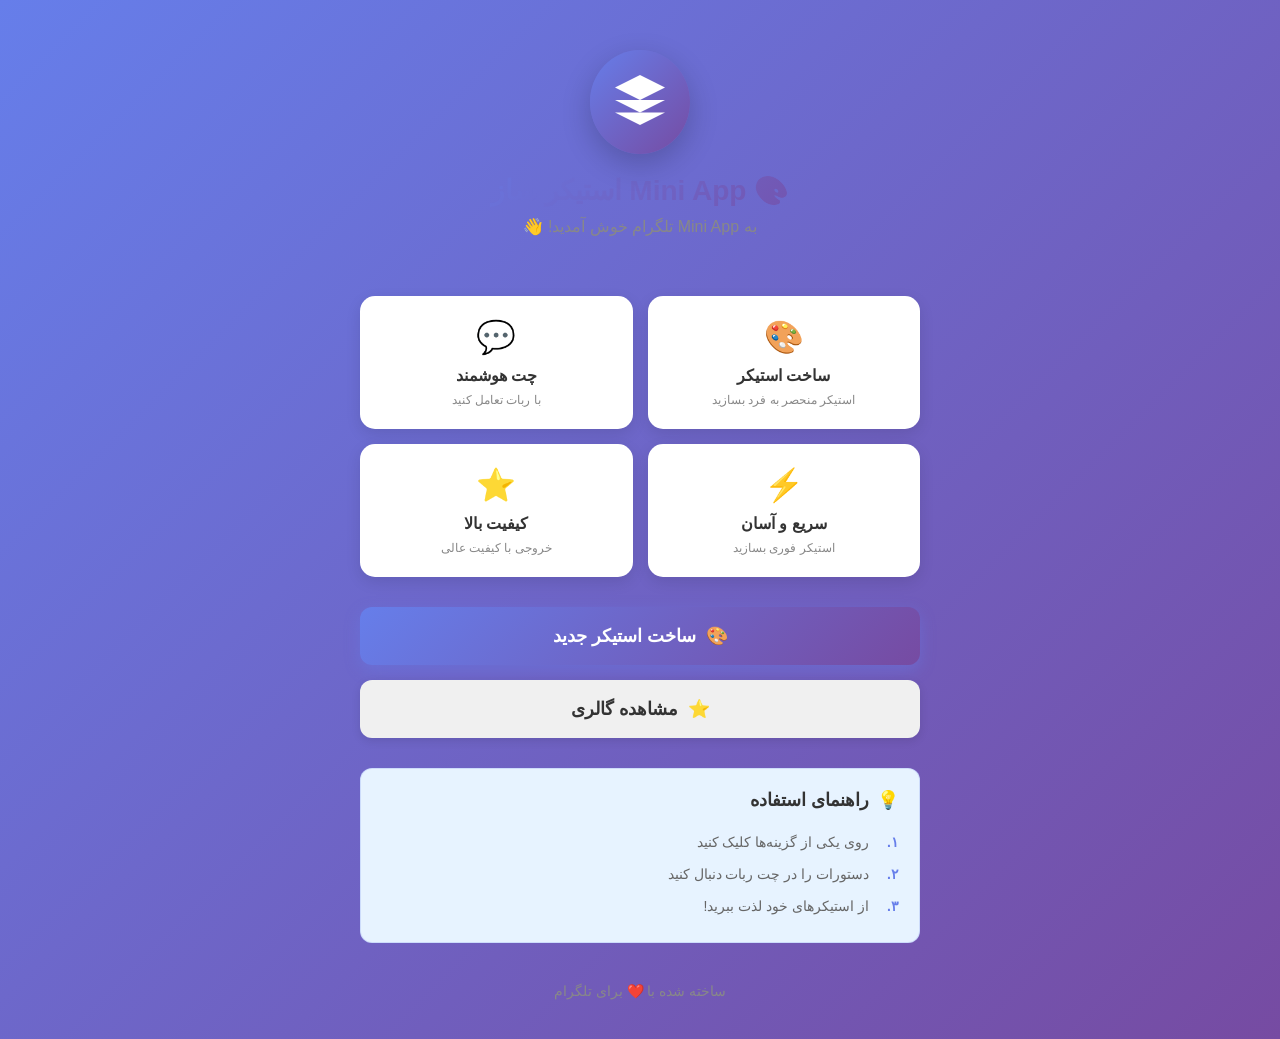
==== public/index.html @ f8851473 "Add files via upload" ====
<!DOCTYPE html>
<html lang="fa" dir="rtl">
<head>
    <meta charset="UTF-8">
    <meta name="viewport" content="width=device-width, initial-scale=1.0, user-scalable=no">
    <title>Mini App استیکر ساز</title>
    <script src="https://telegram.org/js/telegram-web-app.js"></script>
    <style>
        * {
            margin: 0;
            padding: 0;
            box-sizing: border-box;
        }

        body {
            font-family: 'Tahoma', 'Arial', sans-serif;
            background: var(--tg-theme-bg-color, linear-gradient(135deg, #667eea 0%, #764ba2 100%));
            color: var(--tg-theme-text-color, #333);
            padding: 0;
            margin: 0;
            overflow-x: hidden;
        }

        .container {
            max-width: 600px;
            margin: 0 auto;
            padding: 20px;
        }

        .header {
            text-align: center;
            padding: 30px 20px;
            animation: fadeIn 0.7s ease-in;
        }

        .logo {
            display: inline-block;
            padding: 20px;
            background: linear-gradient(135deg, #667eea 0%, #764ba2 100%);
            border-radius: 50%;
            box-shadow: 0 10px 30px rgba(0,0,0,0.2);
            margin-bottom: 20px;
            animation: bounce 1s ease-in-out;
        }

        .logo svg {
            width: 60px;
            height: 60px;
            fill: white;
        }

        h1 {
            font-size: 28px;
            background: linear-gradient(135deg, #667eea 0%, #764ba2 100%);
            -webkit-background-clip: text;
            -webkit-text-fill-color: transparent;
            background-clip: text;
            margin-bottom: 10px;
        }

        .welcome-text {
            font-size: 16px;
            color: var(--tg-theme-hint-color, #888);
            margin-top: 10px;
        }

        .features-grid {
            display: grid;
            grid-template-columns: repeat(2, 1fr);
            gap: 15px;
            margin: 30px 0;
            animation: fadeInUp 0.7s ease-in 0.2s both;
        }

        .feature-card {
            background: var(--tg-theme-secondary-bg-color, white);
            border-radius: 15px;
            padding: 20px;
            text-align: center;
            box-shadow: 0 5px 15px rgba(0,0,0,0.1);
            cursor: pointer;
            transition: all 0.3s ease;
            border: 2px solid transparent;
        }

        .feature-card:hover,
        .feature-card:active {
            transform: translateY(-5px);
            box-shadow: 0 10px 25px rgba(0,0,0,0.15);
            border-color: #667eea;
        }

        .feature-icon {
            font-size: 32px;
            margin-bottom: 10px;
        }

        .feature-title {
            font-size: 16px;
            font-weight: bold;
            margin-bottom: 8px;
            color: var(--tg-theme-text-color, #333);
        }

        .feature-desc {
            font-size: 12px;
            color: var(--tg-theme-hint-color, #888);
        }

        .action-buttons {
            display: flex;
            flex-direction: column;
            gap: 15px;
            margin: 30px 0;
            animation: fadeInUp 0.7s ease-in 0.4s both;
        }

        .btn {
            padding: 18px 25px;
            border: none;
            border-radius: 12px;
            font-size: 18px;
            font-weight: bold;
            cursor: pointer;
            transition: all 0.3s ease;
            display: flex;
            align-items: center;
            justify-content: center;
            gap: 10px;
            text-decoration: none;
            color: white;
        }

        .btn-primary {
            background: linear-gradient(135deg, #667eea 0%, #764ba2 100%);
            box-shadow: 0 5px 15px rgba(102, 126, 234, 0.4);
        }

        .btn-primary:hover,
        .btn-primary:active {
            transform: translateY(-2px);
            box-shadow: 0 8px 20px rgba(102, 126, 234, 0.5);
        }

        .btn-secondary {
            background: var(--tg-theme-secondary-bg-color, #f0f0f0);
            color: var(--tg-theme-text-color, #333);
            box-shadow: 0 3px 10px rgba(0,0,0,0.1);
        }

        .btn-secondary:hover,
        .btn-secondary:active {
            transform: translateY(-2px);
            box-shadow: 0 5px 15px rgba(0,0,0,0.15);
        }

        .info-card {
            background: var(--tg-theme-secondary-bg-color, #e7f3ff);
            border-radius: 12px;
            padding: 20px;
            margin: 20px 0;
            border: 1px solid rgba(102, 126, 234, 0.2);
            animation: fadeInUp 0.7s ease-in 0.6s both;
        }

        .info-card h3 {
            font-size: 18px;
            margin-bottom: 15px;
            color: var(--tg-theme-text-color, #333);
            display: flex;
            align-items: center;
            gap: 8px;
        }

        .info-card ul {
            list-style: none;
            padding: 0;
        }

        .info-card li {
            padding: 8px 0;
            font-size: 14px;
            color: var(--tg-theme-hint-color, #666);
            display: flex;
            align-items: start;
            gap: 10px;
        }

        .info-card li span {
            color: #667eea;
            font-weight: bold;
            min-width: 20px;
        }

        .footer {
            text-align: center;
            padding: 20px;
            font-size: 14px;
            color: var(--tg-theme-hint-color, #888);
            animation: fadeIn 0.7s ease-in 0.8s both;
        }

        .toast {
            position: fixed;
            bottom: 20px;
            left: 50%;
            transform: translateX(-50%) translateY(100px);
            background: #333;
            color: white;
            padding: 15px 25px;
            border-radius: 8px;
            box-shadow: 0 5px 20px rgba(0,0,0,0.3);
            z-index: 1000;
            opacity: 0;
            transition: all 0.3s ease;
        }

        .toast.show {
            transform: translateX(-50%) translateY(0);
            opacity: 1;
        }

        .toast.success {
            background: #4CAF50;
        }

        .toast.error {
            background: #f44336;
        }

        @keyframes fadeIn {
            from { opacity: 0; }
            to { opacity: 1; }
        }

        @keyframes fadeInUp {
            from { 
                opacity: 0;
                transform: translateY(20px);
            }
            to { 
                opacity: 1;
                transform: translateY(0);
            }
        }

        @keyframes bounce {
            0%, 100% { transform: translateY(0); }
            50% { transform: translateY(-10px); }
        }

        .warning-box {
            background: #fff3cd;
            border: 1px solid #ffc107;
            border-radius: 8px;
            padding: 15px;
            margin: 20px 0;
            color: #856404;
            text-align: center;
            font-size: 14px;
        }
    </style>
</head>
<body>
    <div class="container">
        <div class="header">
            <div class="logo">
                <svg viewBox="0 0 24 24" xmlns="http://www.w3.org/2000/svg">
                    <path d="M12 2L2 7L12 12L22 7L12 2Z"/>
                    <path d="M2 17L12 22L22 17"/>
                    <path d="M2 12L12 17L22 12"/>
                </svg>
            </div>
            <h1>🎨 Mini App استیکر ساز</h1>
            <p class="welcome-text" id="welcomeText">به Mini App تلگرام خوش آمدید! 👋</p>
        </div>

        <div id="notInTelegram" class="warning-box" style="display: none;">
            ⚠️ این برنامه فقط از داخل تلگرام قابل استفاده است
        </div>

        <div class="features-grid">
            <div class="feature-card" onclick="sendAction('create_sticker')">
                <div class="feature-icon">🎨</div>
                <div class="feature-title">ساخت استیکر</div>
                <div class="feature-desc">استیکر منحصر به فرد بسازید</div>
            </div>

            <div class="feature-card" onclick="sendAction('chat')">
                <div class="feature-icon">💬</div>
                <div class="feature-title">چت هوشمند</div>
                <div class="feature-desc">با ربات تعامل کنید</div>
            </div>

            <div class="feature-card" onclick="sendAction('quick_sticker')">
                <div class="feature-icon">⚡</div>
                <div class="feature-title">سریع و آسان</div>
                <div class="feature-desc">استیکر فوری بسازید</div>
            </div>

            <div class="feature-card" onclick="sendAction('gallery')">
                <div class="feature-icon">⭐</div>
                <div class="feature-title">کیفیت بالا</div>
                <div class="feature-desc">خروجی با کیفیت عالی</div>
            </div>
        </div>

        <div class="action-buttons">
            <button class="btn btn-primary" onclick="sendAction('create_sticker')">
                <span>🎨</span>
                ساخت استیکر جدید
            </button>

            <button class="btn btn-secondary" onclick="sendAction('view_gallery')">
                <span>⭐</span>
                مشاهده گالری
            </button>
        </div>

        <div class="info-card">
            <h3>
                <span>💡</span>
                راهنمای استفاده
            </h3>
            <ul>
                <li>
                    <span>۱.</span>
                    روی یکی از گزینه‌ها کلیک کنید
                </li>
                <li>
                    <span>۲.</span>
                    دستورات را در چت ربات دنبال کنید
                </li>
                <li>
                    <span>۳.</span>
                    از استیکرهای خود لذت ببرید!
                </li>
            </ul>
        </div>

        <div class="footer">
            ساخته شده با ❤️ برای تلگرام
        </div>
    </div>

    <div id="toast" class="toast"></div>

    <script>
        // Get Telegram WebApp instance
        const tg = window.Telegram.WebApp;
        
        // Initialize
        if (tg) {
            tg.ready();
            tg.expand();

            // Apply Telegram theme
            document.body.style.backgroundColor = tg.themeParams.bg_color || '#f0f0f0';
            
            // Show user name if available
            if (tg.initDataUnsafe && tg.initDataUnsafe.user) {
                const user = tg.initDataUnsafe.user;
                document.getElementById('welcomeText').textContent = 
                    `سلام ${user.first_name}! 👋`;
            }

            // Configure Main Button
            tg.MainButton.text = "ارسال به ربات";
            tg.MainButton.color = "#667eea";
            tg.MainButton.textColor = "#ffffff";
            tg.MainButton.show();

            // Main Button click handler
            tg.MainButton.onClick(function() {
                sendAction('main_button');
            });

            // Back Button handler
            tg.BackButton.onClick(function() {
                showToast('بازگشت به منوی اصلی', 'success');
            });

        } else {
            // Not in Telegram
            document.getElementById('notInTelegram').style.display = 'block';
        }

        // Send action to bot
        function sendAction(action) {
            if (!tg) {
                showToast('❌ لطفاً از داخل تلگرام باز کنید', 'error');
                return;
            }

            // Get user data
            const userData = tg.initDataUnsafe.user || {};
            
            // Prepare data
            const data = {
                action: action,
                user_id: userData.id,
                first_name: userData.first_name,
                timestamp: Date.now()
            };

            // Send to bot via WebApp
            tg.sendData(JSON.stringify(data));

            // Show feedback
            showToast(`✅ درخواست "${getActionName(action)}" ارسال شد`, 'success');

            // Optional: close the Mini App after sending
            // setTimeout(() => tg.close(), 1000);
        }

        // Get action display name
        function getActionName(action) {
            const names = {
                'create_sticker': 'ساخت استیکر',
                'chat': 'چت',
                'quick_sticker': 'استیکر سریع',
                'gallery': 'گالری',
                'view_gallery': 'مشاهده گالری',
                'main_button': 'دکمه اصلی'
            };
            return names[action] || action;
        }

        // Show toast notification
        function showToast(message, type = 'success') {
            const toast = document.getElementById('toast');
            toast.textContent = message;
            toast.className = `toast ${type} show`;
            
            setTimeout(() => {
                toast.classList.remove('show');
            }, 3000);
        }

        // Add haptic feedback on clicks (Telegram feature)
        document.querySelectorAll('.feature-card, .btn').forEach(element => {
            element.addEventListener('click', () => {
                if (tg && tg.HapticFeedback) {
                    tg.HapticFeedback.impactOccurred('light');
                }
            });
        });
    </script>
</body>
</html>
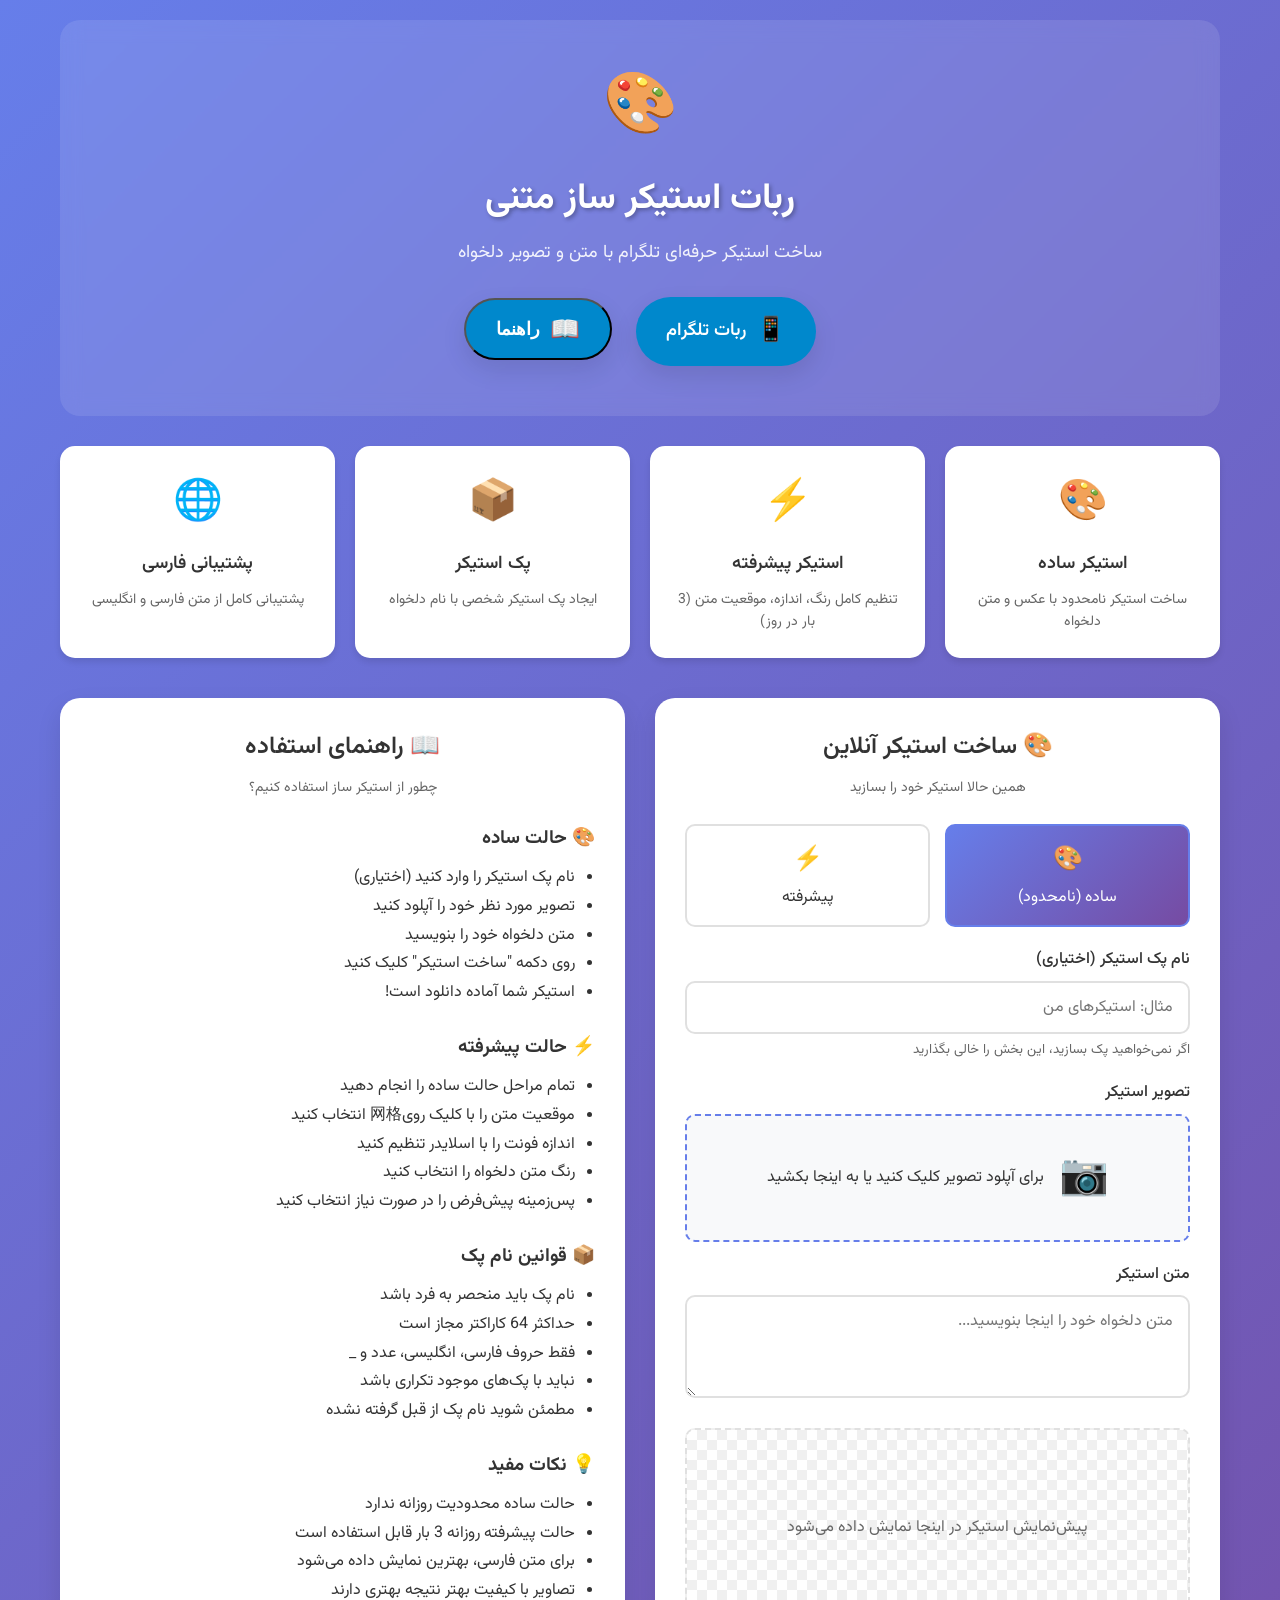
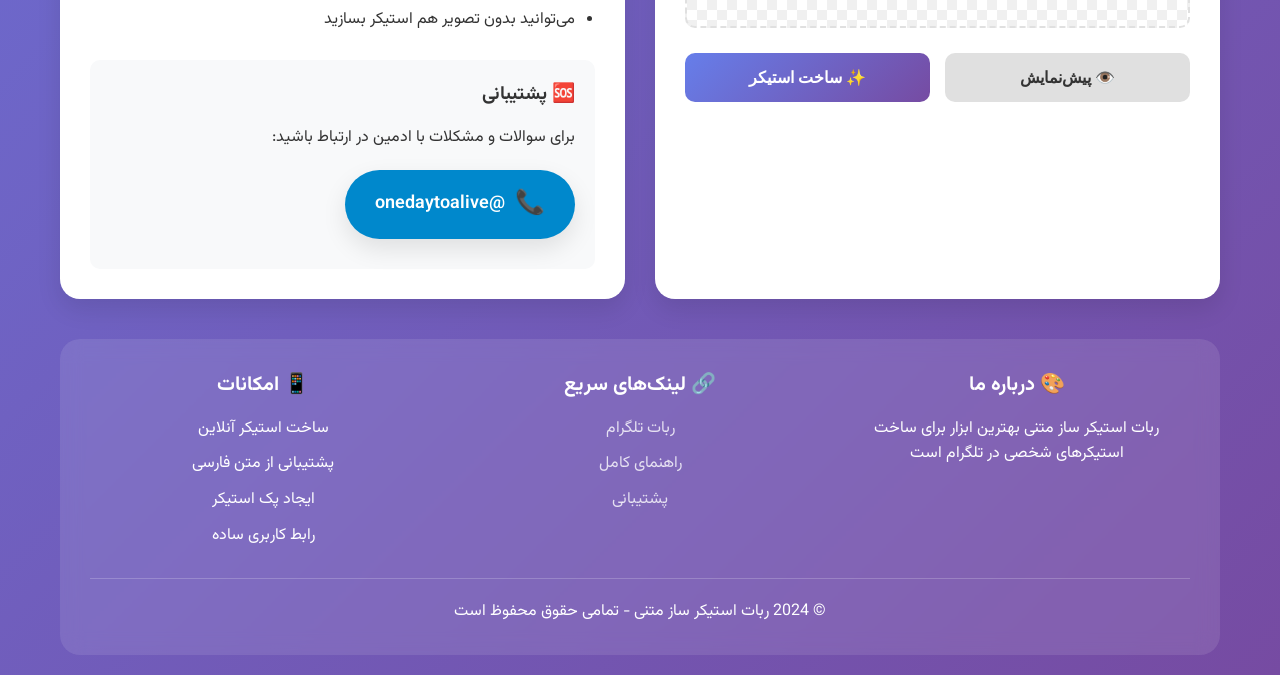
==== commit 063394b3: "Fix critical issues: bot not working and text not on image 🔧 Bot Fixes: - Fixed bot startup issues a" ====
--- a/public/index.html
+++ b/public/index.html
@@ -1,450 +1,894 @@
-<!DOCTYPE html>
-<html lang="fa" dir="rtl">
-<head>
-    <meta charset="UTF-8">
-    <meta name="viewport" content="width=device-width, initial-scale=1.0, user-scalable=no">
-    <title>Mini App استیکر ساز</title>
-    <script src="https://telegram.org/js/telegram-web-app.js"></script>
-    <style>
-        * {
-            margin: 0;
-            padding: 0;
-            box-sizing: border-box;
-        }
-
-        body {
-            font-family: 'Tahoma', 'Arial', sans-serif;
-            background: var(--tg-theme-bg-color, linear-gradient(135deg, #667eea 0%, #764ba2 100%));
-            color: var(--tg-theme-text-color, #333);
-            padding: 0;
-            margin: 0;
-            overflow-x: hidden;
-        }
-
-        .container {
-            max-width: 600px;
-            margin: 0 auto;
-            padding: 20px;
-        }
-
-        .header {
-            text-align: center;
-            padding: 30px 20px;
-            animation: fadeIn 0.7s ease-in;
-        }
-
-        .logo {
-            display: inline-block;
-            padding: 20px;
-            background: linear-gradient(135deg, #667eea 0%, #764ba2 100%);
-            border-radius: 50%;
-            box-shadow: 0 10px 30px rgba(0,0,0,0.2);
-            margin-bottom: 20px;
-            animation: bounce 1s ease-in-out;
-        }
-
-        .logo svg {
-            width: 60px;
-            height: 60px;
-            fill: white;
-        }
-
-        h1 {
-            font-size: 28px;
-            background: linear-gradient(135deg, #667eea 0%, #764ba2 100%);
-            -webkit-background-clip: text;
-            -webkit-text-fill-color: transparent;
-            background-clip: text;
-            margin-bottom: 10px;
-        }
-
-        .welcome-text {
-            font-size: 16px;
-            color: var(--tg-theme-hint-color, #888);
-            margin-top: 10px;
-        }
-
-        .features-grid {
-            display: grid;
-            grid-template-columns: repeat(2, 1fr);
-            gap: 15px;
-            margin: 30px 0;
-            animation: fadeInUp 0.7s ease-in 0.2s both;
-        }
-
-        .feature-card {
-            background: var(--tg-theme-secondary-bg-color, white);
-            border-radius: 15px;
-            padding: 20px;
-            text-align: center;
-            box-shadow: 0 5px 15px rgba(0,0,0,0.1);
-            cursor: pointer;
-            transition: all 0.3s ease;
-            border: 2px solid transparent;
-        }
-
-        .feature-card:hover,
-        .feature-card:active {
-            transform: translateY(-5px);
-            box-shadow: 0 10px 25px rgba(0,0,0,0.15);
-            border-color: #667eea;
-        }
-
-        .feature-icon {
-            font-size: 32px;
-            margin-bottom: 10px;
-        }
-
-        .feature-title {
-            font-size: 16px;
-            font-weight: bold;
-            margin-bottom: 8px;
-            color: var(--tg-theme-text-color, #333);
-        }
-
-        .feature-desc {
-            font-size: 12px;
-            color: var(--tg-theme-hint-color, #888);
-        }
-
-        .action-buttons {
-            display: flex;
-            flex-direction: column;
-            gap: 15px;
-            margin: 30px 0;
-            animation: fadeInUp 0.7s ease-in 0.4s both;
-        }
-
-        .btn {
-            padding: 18px 25px;
-            border: none;
-            border-radius: 12px;
-            font-size: 18px;
-            font-weight: bold;
-            cursor: pointer;
-            transition: all 0.3s ease;
-            display: flex;
-            align-items: center;
-            justify-content: center;
-            gap: 10px;
-            text-decoration: none;
-            color: white;
-        }
-
-        .btn-primary {
-            background: linear-gradient(135deg, #667eea 0%, #764ba2 100%);
-            box-shadow: 0 5px 15px rgba(102, 126, 234, 0.4);
-        }
-
-        .btn-primary:hover,
-        .btn-primary:active {
-            transform: translateY(-2px);
-            box-shadow: 0 8px 20px rgba(102, 126, 234, 0.5);
-        }
-
-        .btn-secondary {
-            background: var(--tg-theme-secondary-bg-color, #f0f0f0);
-            color: var(--tg-theme-text-color, #333);
-            box-shadow: 0 3px 10px rgba(0,0,0,0.1);
-        }
-
-        .btn-secondary:hover,
-        .btn-secondary:active {
-            transform: translateY(-2px);
-            box-shadow: 0 5px 15px rgba(0,0,0,0.15);
-        }
-
-        .info-card {
-            background: var(--tg-theme-secondary-bg-color, #e7f3ff);
-            border-radius: 12px;
-            padding: 20px;
-            margin: 20px 0;
-            border: 1px solid rgba(102, 126, 234, 0.2);
-            animation: fadeInUp 0.7s ease-in 0.6s both;
-        }
-
-        .info-card h3 {
-            font-size: 18px;
-            margin-bottom: 15px;
-            color: var(--tg-theme-text-color, #333);
-            display: flex;
-            align-items: center;
-            gap: 8px;
-        }
-
-        .info-card ul {
-            list-style: none;
-            padding: 0;
-        }
-
-        .info-card li {
-            padding: 8px 0;
-            font-size: 14px;
-            color: var(--tg-theme-hint-color, #666);
-            display: flex;
-            align-items: start;
-            gap: 10px;
-        }
-
-        .info-card li span {
-            color: #667eea;
-            font-weight: bold;
-            min-width: 20px;
-        }
-
-        .footer {
-            text-align: center;
-            padding: 20px;
-            font-size: 14px;
-            color: var(--tg-theme-hint-color, #888);
-            animation: fadeIn 0.7s ease-in 0.8s both;
-        }
-
-        .toast {
-            position: fixed;
-            bottom: 20px;
-            left: 50%;
-            transform: translateX(-50%) translateY(100px);
-            background: #333;
-            color: white;
-            padding: 15px 25px;
-            border-radius: 8px;
-            box-shadow: 0 5px 20px rgba(0,0,0,0.3);
-            z-index: 1000;
-            opacity: 0;
-            transition: all 0.3s ease;
-        }
-
-        .toast.show {
-            transform: translateX(-50%) translateY(0);
-            opacity: 1;
-        }
-
-        .toast.success {
-            background: #4CAF50;
-        }
-
-        .toast.error {
-            background: #f44336;
-        }
-
-        @keyframes fadeIn {
-            from { opacity: 0; }
-            to { opacity: 1; }
-        }
-
-        @keyframes fadeInUp {
-            from { 
-                opacity: 0;
-                transform: translateY(20px);
-            }
-            to { 
-                opacity: 1;
-                transform: translateY(0);
-            }
-        }
-
-        @keyframes bounce {
-            0%, 100% { transform: translateY(0); }
-            50% { transform: translateY(-10px); }
-        }
-
-        .warning-box {
-            background: #fff3cd;
-            border: 1px solid #ffc107;
-            border-radius: 8px;
-            padding: 15px;
-            margin: 20px 0;
-            color: #856404;
-            text-align: center;
-            font-size: 14px;
-        }
-    </style>
-</head>
-<body>
-    <div class="container">
-        <div class="header">
-            <div class="logo">
-                <svg viewBox="0 0 24 24" xmlns="http://www.w3.org/2000/svg">
-                    <path d="M12 2L2 7L12 12L22 7L12 2Z"/>
-                    <path d="M2 17L12 22L22 17"/>
-                    <path d="M2 12L12 17L22 12"/>
-                </svg>
-            </div>
-            <h1>🎨 Mini App استیکر ساز</h1>
-            <p class="welcome-text" id="welcomeText">به Mini App تلگرام خوش آمدید! 👋</p>
-        </div>
-
-        <div id="notInTelegram" class="warning-box" style="display: none;">
-            ⚠️ این برنامه فقط از داخل تلگرام قابل استفاده است
-        </div>
-
-        <div class="features-grid">
-            <div class="feature-card" onclick="sendAction('create_sticker')">
-                <div class="feature-icon">🎨</div>
-                <div class="feature-title">ساخت استیکر</div>
-                <div class="feature-desc">استیکر منحصر به فرد بسازید</div>
-            </div>
-
-            <div class="feature-card" onclick="sendAction('chat')">
-                <div class="feature-icon">💬</div>
-                <div class="feature-title">چت هوشمند</div>
-                <div class="feature-desc">با ربات تعامل کنید</div>
-            </div>
-
-            <div class="feature-card" onclick="sendAction('quick_sticker')">
-                <div class="feature-icon">⚡</div>
-                <div class="feature-title">سریع و آسان</div>
-                <div class="feature-desc">استیکر فوری بسازید</div>
-            </div>
-
-            <div class="feature-card" onclick="sendAction('gallery')">
-                <div class="feature-icon">⭐</div>
-                <div class="feature-title">کیفیت بالا</div>
-                <div class="feature-desc">خروجی با کیفیت عالی</div>
-            </div>
-        </div>
-
-        <div class="action-buttons">
-            <button class="btn btn-primary" onclick="sendAction('create_sticker')">
-                <span>🎨</span>
-                ساخت استیکر جدید
-            </button>
-
-            <button class="btn btn-secondary" onclick="sendAction('view_gallery')">
-                <span>⭐</span>
-                مشاهده گالری
-            </button>
-        </div>
-
-        <div class="info-card">
-            <h3>
-                <span>💡</span>
-                راهنمای استفاده
-            </h3>
-            <ul>
-                <li>
-                    <span>۱.</span>
-                    روی یکی از گزینه‌ها کلیک کنید
-                </li>
-                <li>
-                    <span>۲.</span>
-                    دستورات را در چت ربات دنبال کنید
-                </li>
-                <li>
-                    <span>۳.</span>
-                    از استیکرهای خود لذت ببرید!
-                </li>
-            </ul>
-        </div>
-
-        <div class="footer">
-            ساخته شده با ❤️ برای تلگرام
-        </div>
-    </div>
-
-    <div id="toast" class="toast"></div>
-
-    <script>
-        // Get Telegram WebApp instance
-        const tg = window.Telegram.WebApp;
-        
-        // Initialize
-        if (tg) {
-            tg.ready();
-            tg.expand();
-
-            // Apply Telegram theme
-            document.body.style.backgroundColor = tg.themeParams.bg_color || '#f0f0f0';
-            
-            // Show user name if available
-            if (tg.initDataUnsafe && tg.initDataUnsafe.user) {
-                const user = tg.initDataUnsafe.user;
-                document.getElementById('welcomeText').textContent = 
-                    `سلام ${user.first_name}! 👋`;
-            }
-
-            // Configure Main Button
-            tg.MainButton.text = "ارسال به ربات";
-            tg.MainButton.color = "#667eea";
-            tg.MainButton.textColor = "#ffffff";
-            tg.MainButton.show();
-
-            // Main Button click handler
-            tg.MainButton.onClick(function() {
-                sendAction('main_button');
-            });
-
-            // Back Button handler
-            tg.BackButton.onClick(function() {
-                showToast('بازگشت به منوی اصلی', 'success');
-            });
-
-        } else {
-            // Not in Telegram
-            document.getElementById('notInTelegram').style.display = 'block';
-        }
-
-        // Send action to bot
-        function sendAction(action) {
-            if (!tg) {
-                showToast('❌ لطفاً از داخل تلگرام باز کنید', 'error');
-                return;
-            }
-
-            // Get user data
-            const userData = tg.initDataUnsafe.user || {};
-            
-            // Prepare data
-            const data = {
-                action: action,
-                user_id: userData.id,
-                first_name: userData.first_name,
-                timestamp: Date.now()
-            };
-
-            // Send to bot via WebApp
-            tg.sendData(JSON.stringify(data));
-
-            // Show feedback
-            showToast(`✅ درخواست "${getActionName(action)}" ارسال شد`, 'success');
-
-            // Optional: close the Mini App after sending
-            // setTimeout(() => tg.close(), 1000);
-        }
-
-        // Get action display name
-        function getActionName(action) {
-            const names = {
-                'create_sticker': 'ساخت استیکر',
-                'chat': 'چت',
-                'quick_sticker': 'استیکر سریع',
-                'gallery': 'گالری',
-                'view_gallery': 'مشاهده گالری',
-                'main_button': 'دکمه اصلی'
-            };
-            return names[action] || action;
-        }
-
-        // Show toast notification
-        function showToast(message, type = 'success') {
-            const toast = document.getElementById('toast');
-            toast.textContent = message;
-            toast.className = `toast ${type} show`;
-            
-            setTimeout(() => {
-                toast.classList.remove('show');
-            }, 3000);
-        }
-
-        // Add haptic feedback on clicks (Telegram feature)
-        document.querySelectorAll('.feature-card, .btn').forEach(element => {
-            element.addEventListener('click', () => {
-                if (tg && tg.HapticFeedback) {
-                    tg.HapticFeedback.impactOccurred('light');
-                }
-            });
-        });
-    </script>
-</body>
-</html>
+<!DOCTYPE html>
+<html lang="fa" dir="rtl">
+<head>
+    <meta charset="UTF-8">
+    <meta name="viewport" content="width=device-width, initial-scale=1.0">
+    <title>ربات استیکر ساز متنی - ساخت استیکر آنلاین</title>
+    <link rel="preconnect" href="https://fonts.googleapis.com">
+    <link rel="preconnect" href="https://fonts.gstatic.com" crossorigin>
+    <link href="https://fonts.googleapis.com/css2?family=Vazirmatn:wght@300;400;500;600;700;800&display=swap" rel="stylesheet">
+    <style>
+        * {
+            margin: 0;
+            padding: 0;
+            box-sizing: border-box;
+        }
+
+        :root {
+            --primary-gradient: linear-gradient(135deg, #667eea 0%, #764ba2 100%);
+            --secondary-gradient: linear-gradient(135deg, #f093fb 0%, #f5576c 100%);
+            --success-color: #4caf50;
+            --warning-color: #ff9800;
+            --error-color: #f44336;
+            --text-primary: #333;
+            --text-secondary: #666;
+            --bg-white: #ffffff;
+            --bg-gray: #f8f9fa;
+            --shadow-light: 0 4px 6px rgba(0, 0, 0, 0.1);
+            --shadow-medium: 0 10px 25px rgba(0, 0, 0, 0.1);
+            --shadow-large: 0 20px 40px rgba(0, 0, 0, 0.1);
+        }
+
+        body {
+            font-family: 'Vazirmatn', sans-serif;
+            background: var(--primary-gradient);
+            min-height: 100vh;
+            color: var(--text-primary);
+            line-height: 1.6;
+        }
+
+        .container {
+            max-width: 1200px;
+            margin: 0 auto;
+            padding: 20px;
+        }
+
+        header {
+            text-align: center;
+            padding: 40px 20px;
+            background: rgba(255, 255, 255, 0.1);
+            backdrop-filter: blur(10px);
+            border-radius: 20px;
+            margin-bottom: 30px;
+            color: white;
+        }
+
+        .logo {
+            font-size: 60px;
+            margin-bottom: 15px;
+            animation: bounce 2s infinite;
+        }
+
+        @keyframes bounce {
+            0%, 20%, 50%, 80%, 100% { transform: translateY(0); }
+            40% { transform: translateY(-20px); }
+            60% { transform: translateY(-10px); }
+        }
+
+        h1 {
+            font-size: 36px;
+            font-weight: 700;
+            margin-bottom: 10px;
+            text-shadow: 2px 2px 4px rgba(0, 0, 0, 0.3);
+        }
+
+        .subtitle {
+            font-size: 18px;
+            opacity: 0.9;
+            margin-bottom: 20px;
+        }
+
+        .telegram-btn {
+            display: inline-flex;
+            align-items: center;
+            background: #0088cc;
+            color: white;
+            text-decoration: none;
+            padding: 15px 30px;
+            border-radius: 50px;
+            font-size: 18px;
+            font-weight: 600;
+            transition: all 0.3s ease;
+            box-shadow: var(--shadow-medium);
+            margin: 10px;
+        }
+
+        .telegram-btn:hover {
+            transform: translateY(-2px);
+            box-shadow: var(--shadow-large);
+        }
+
+        .telegram-icon {
+            font-size: 24px;
+            margin-left: 10px;
+        }
+
+        main {
+            display: grid;
+            grid-template-columns: 1fr 1fr;
+            gap: 30px;
+            margin-bottom: 40px;
+        }
+
+        .card {
+            background: var(--bg-white);
+            border-radius: 20px;
+            padding: 30px;
+            box-shadow: var(--shadow-medium);
+            transition: transform 0.3s ease;
+        }
+
+        .card:hover {
+            transform: translateY(-5px);
+        }
+
+        .card-header {
+            text-align: center;
+            margin-bottom: 25px;
+        }
+
+        .card-title {
+            font-size: 24px;
+            font-weight: 600;
+            color: var(--text-primary);
+            margin-bottom: 10px;
+        }
+
+        .card-subtitle {
+            color: var(--text-secondary);
+            font-size: 14px;
+        }
+
+        .form-group {
+            margin-bottom: 20px;
+        }
+
+        label {
+            display: block;
+            margin-bottom: 8px;
+            font-weight: 500;
+            color: var(--text-primary);
+        }
+
+        input, textarea, select {
+            width: 100%;
+            padding: 12px 15px;
+            border: 2px solid #e0e0e0;
+            border-radius: 10px;
+            font-size: 16px;
+            font-family: 'Vazirmatn', sans-serif;
+            transition: border-color 0.3s ease;
+        }
+
+        input:focus, textarea:focus, select:focus {
+            outline: none;
+            border-color: #667eea;
+        }
+
+        .file-upload {
+            position: relative;
+            display: inline-block;
+            width: 100%;
+        }
+
+        .file-upload input[type="file"] {
+            position: absolute;
+            opacity: 0;
+            width: 100%;
+            height: 100%;
+            cursor: pointer;
+        }
+
+        .file-upload-label {
+            display: flex;
+            align-items: center;
+            justify-content: center;
+            padding: 30px;
+            background: var(--bg-gray);
+            border: 2px dashed #667eea;
+            border-radius: 10px;
+            cursor: pointer;
+            transition: all 0.3s ease;
+        }
+
+        .file-upload-label:hover {
+            background: #f0f0f0;
+            border-color: #764ba2;
+        }
+
+        .upload-icon {
+            font-size: 40px;
+            margin-left: 15px;
+        }
+
+        .mode-selector {
+            display: flex;
+            gap: 15px;
+            margin-bottom: 20px;
+        }
+
+        .mode-btn {
+            flex: 1;
+            padding: 15px;
+            border: 2px solid #e0e0e0;
+            background: var(--bg-white);
+            border-radius: 10px;
+            cursor: pointer;
+            transition: all 0.3s ease;
+            text-align: center;
+        }
+
+        .mode-btn.active {
+            background: var(--primary-gradient);
+            color: white;
+            border-color: #667eea;
+        }
+
+        .mode-btn:hover {
+            transform: translateY(-2px);
+        }
+
+        .mode-icon {
+            font-size: 24px;
+            display: block;
+            margin-bottom: 5px;
+        }
+
+        .advanced-options {
+            display: none;
+            background: var(--bg-gray);
+            padding: 20px;
+            border-radius: 10px;
+            margin-bottom: 20px;
+        }
+
+        .advanced-options.show {
+            display: block;
+            animation: slideDown 0.3s ease;
+        }
+
+        @keyframes slideDown {
+            from { opacity: 0; transform: translateY(-20px); }
+            to { opacity: 1; transform: translateY(0); }
+        }
+
+        .color-picker-wrapper {
+            display: flex;
+            align-items: center;
+            gap: 10px;
+        }
+
+        .color-picker {
+            width: 60px;
+            height: 40px;
+            border: 2px solid #e0e0e0;
+            border-radius: 8px;
+            cursor: pointer;
+        }
+
+        .color-preview {
+            flex: 1;
+            padding: 10px;
+            border-radius: 8px;
+            text-align: center;
+            font-weight: 500;
+        }
+
+        .position-grid {
+            display: grid;
+            grid-template-columns: repeat(3, 1fr);
+            gap: 10px;
+            margin-top: 10px;
+        }
+
+        .position-btn {
+            padding: 15px;
+            border: 2px solid #e0e0e0;
+            background: var(--bg-white);
+            border-radius: 8px;
+            cursor: pointer;
+            transition: all 0.3s ease;
+        }
+
+        .position-btn.active {
+            background: #667eea;
+            color: white;
+        }
+
+        .slider-container {
+            margin-top: 10px;
+        }
+
+        .slider {
+            width: 100%;
+            height: 6px;
+            border-radius: 3px;
+            background: #e0e0e0;
+            outline: none;
+            -webkit-appearance: none;
+        }
+
+        .slider::-webkit-slider-thumb {
+            -webkit-appearance: none;
+            appearance: none;
+            width: 20px;
+            height: 20px;
+            border-radius: 50%;
+            background: #667eea;
+            cursor: pointer;
+        }
+
+        .slider::-moz-range-thumb {
+            width: 20px;
+            height: 20px;
+            border-radius: 50%;
+            background: #667eea;
+            cursor: pointer;
+        }
+
+        .action-buttons {
+            display: flex;
+            gap: 15px;
+            margin-top: 25px;
+        }
+
+        .btn {
+            flex: 1;
+            padding: 15px;
+            border: none;
+            border-radius: 10px;
+            font-size: 16px;
+            font-weight: 600;
+            cursor: pointer;
+            transition: all 0.3s ease;
+        }
+
+        .btn-primary {
+            background: var(--primary-gradient);
+            color: white;
+        }
+
+        .btn-secondary {
+            background: #e0e0e0;
+            color: var(--text-primary);
+        }
+
+        .btn:hover {
+            transform: translateY(-2px);
+            box-shadow: var(--shadow-medium);
+        }
+
+        .btn:disabled {
+            opacity: 0.6;
+            cursor: not-allowed;
+            transform: none;
+        }
+
+        .preview-area {
+            background: linear-gradient(45deg, #f0f0f0 25%, transparent 25%),
+                        linear-gradient(-45deg, #f0f0f0 25%, transparent 25%),
+                        linear-gradient(45deg, transparent 75%, #f0f0f0 75%),
+                        linear-gradient(-45deg, transparent 75%, #f0f0f0 75%);
+            background-size: 20px 20px;
+            background-position: 0 0, 0 10px, 10px -10px, -10px 0px;
+            border: 2px dashed #e0e0e0;
+            border-radius: 10px;
+            padding: 20px;
+            text-align: center;
+            min-height: 200px;
+            display: flex;
+            align-items: center;
+            justify-content: center;
+            margin-bottom: 20px;
+            transition: all 0.3s ease;
+        }
+
+        .preview-area.has-image {
+            border-style: solid;
+            border-color: #667eea;
+            background: var(--bg-gray);
+        }
+
+        .preview-placeholder {
+            color: var(--text-secondary);
+            font-size: 16px;
+        }
+
+        .preview-image {
+            max-width: 100%;
+            max-height: 300px;
+            border-radius: 10px;
+            box-shadow: var(--shadow-light);
+        }
+
+        .status-message {
+            padding: 15px;
+            border-radius: 10px;
+            margin-top: 15px;
+            text-align: center;
+            font-weight: 500;
+        }
+
+        .status-success {
+            background: #e8f5e8;
+            color: var(--success-color);
+            border: 1px solid #4caf50;
+        }
+
+        .status-error {
+            background: #ffeaea;
+            color: var(--error-color);
+            border: 1px solid #f44336;
+        }
+
+        .status-warning {
+            background: #fff3e0;
+            color: var(--warning-color);
+            border: 1px solid #ff9800;
+        }
+
+        .quota-info {
+            background: #e3f2fd;
+            border: 1px solid #2196f3;
+            color: #1976d2;
+            padding: 15px;
+            border-radius: 10px;
+            margin-bottom: 20px;
+            text-align: center;
+        }
+
+        .features-grid {
+            display: grid;
+            grid-template-columns: repeat(auto-fit, minmax(250px, 1fr));
+            gap: 20px;
+            margin-bottom: 40px;
+        }
+
+        .feature-card {
+            background: var(--bg-white);
+            padding: 25px;
+            border-radius: 15px;
+            text-align: center;
+            box-shadow: var(--shadow-light);
+            transition: transform 0.3s ease;
+        }
+
+        .feature-card:hover {
+            transform: translateY(-5px);
+        }
+
+        .feature-icon {
+            font-size: 40px;
+            margin-bottom: 15px;
+        }
+
+        .feature-title {
+            font-size: 18px;
+            font-weight: 600;
+            margin-bottom: 10px;
+        }
+
+        .feature-description {
+            color: var(--text-secondary);
+            font-size: 14px;
+        }
+
+        footer {
+            background: rgba(255, 255, 255, 0.1);
+            backdrop-filter: blur(10px);
+            border-radius: 20px;
+            padding: 30px;
+            text-align: center;
+            color: white;
+        }
+
+        .footer-content {
+            display: grid;
+            grid-template-columns: repeat(auto-fit, minmax(250px, 1fr));
+            gap: 30px;
+            margin-bottom: 20px;
+        }
+
+        .footer-section h3 {
+            margin-bottom: 15px;
+            font-size: 20px;
+        }
+
+        .footer-section ul {
+            list-style: none;
+        }
+
+        .footer-section li {
+            margin-bottom: 10px;
+        }
+
+        .footer-section a {
+            color: rgba(255, 255, 255, 0.8);
+            text-decoration: none;
+            transition: color 0.3s ease;
+        }
+
+        .footer-section a:hover {
+            color: white;
+        }
+
+        .help-modal {
+            display: none;
+            position: fixed;
+            top: 0;
+            left: 0;
+            width: 100%;
+            height: 100%;
+            background: rgba(0, 0, 0, 0.8);
+            z-index: 1000;
+            align-items: center;
+            justify-content: center;
+        }
+
+        .help-modal.show {
+            display: flex;
+            animation: fadeIn 0.3s ease;
+        }
+
+        @keyframes fadeIn {
+            from { opacity: 0; }
+            to { opacity: 1; }
+        }
+
+        .modal-content {
+            background: var(--bg-white);
+            border-radius: 20px;
+            padding: 30px;
+            max-width: 600px;
+            max-height: 80vh;
+            overflow-y: auto;
+            margin: 20px;
+        }
+
+        .modal-header {
+            display: flex;
+            justify-content: space-between;
+            align-items: center;
+            margin-bottom: 20px;
+        }
+
+        .modal-close {
+            font-size: 24px;
+            cursor: pointer;
+            color: var(--text-secondary);
+            transition: color 0.3s ease;
+        }
+
+        .modal-close:hover {
+            color: var(--text-primary);
+        }
+
+        @media (max-width: 768px) {
+            main {
+                grid-template-columns: 1fr;
+            }
+
+            .mode-selector {
+                flex-direction: column;
+            }
+
+            .action-buttons {
+                flex-direction: column;
+            }
+
+            h1 {
+                font-size: 28px;
+            }
+
+            .footer-content {
+                grid-template-columns: 1fr;
+            }
+        }
+
+        .loading-spinner {
+            border: 3px solid #f3f3f3;
+            border-top: 3px solid #667eea;
+            border-radius: 50%;
+            width: 40px;
+            height: 40px;
+            animation: spin 1s linear infinite;
+            margin: 20px auto;
+        }
+
+        @keyframes spin {
+            0% { transform: rotate(0deg); }
+            100% { transform: rotate(360deg); }
+        }
+    </style>
+<script src="https://sites.super.myninja.ai/_assets/ninja-daytona-script.js"></script>
+</head>
+<body>
+    <div class="container">
+        <header>
+            <div class="logo">🎨</div>
+            <h1>ربات استیکر ساز متنی</h1>
+            <p class="subtitle">ساخت استیکر حرفه‌ای تلگرام با متن و تصویر دلخواه</p>
+            <div class="header-actions">
+                <a href="https://t.me/matnsticker_bot" class="telegram-btn">
+                    <span class="telegram-icon">📱</span>
+                    ربات تلگرام
+                </a>
+                <button class="telegram-btn" onclick="showHelp()">
+                    <span class="telegram-icon">📖</span>
+                    راهنما
+                </button>
+            </div>
+        </header>
+
+        <section class="features-grid">
+            <div class="feature-card">
+                <div class="feature-icon">🎨</div>
+                <h3 class="feature-title">استیکر ساده</h3>
+                <p class="feature-description">ساخت استیکر نامحدود با عکس و متن دلخواه</p>
+            </div>
+            <div class="feature-card">
+                <div class="feature-icon">⚡</div>
+                <h3 class="feature-title">استیکر پیشرفته</h3>
+                <p class="feature-description">تنظیم کامل رنگ، اندازه، موقعیت متن (3 بار در روز)</p>
+            </div>
+            <div class="feature-card">
+                <div class="feature-icon">📦</div>
+                <h3 class="feature-title">پک استیکر</h3>
+                <p class="feature-description">ایجاد پک استیکر شخصی با نام دلخواه</p>
+            </div>
+            <div class="feature-card">
+                <div class="feature-icon">🌐</div>
+                <h3 class="feature-title">پشتیبانی فارسی</h3>
+                <p class="feature-description">پشتیبانی کامل از متن فارسی و انگلیسی</p>
+            </div>
+        </section>
+
+        <main>
+            <div class="card">
+                <div class="card-header">
+                    <h2 class="card-title">🎨 ساخت استیکر آنلاین</h2>
+                    <p class="card-subtitle">همین حالا استیکر خود را بسازید</p>
+                </div>
+
+                <div class="mode-selector">
+                    <div class="mode-btn active" onclick="selectMode('simple')">
+                        <span class="mode-icon">🎨</span>
+                        ساده (نامحدود)
+                    </div>
+                    <div class="mode-btn" onclick="selectMode('advanced')">
+                        <span class="mode-icon">⚡</span>
+                        پیشرفته
+                    </div>
+                </div>
+
+                <div id="quotaInfo" class="quota-info" style="display: none;">
+                    <div>📊 سهمیه پیشرفته امروز: <span id="remainingQuota">3</span> از 3</div>
+                </div>
+
+                <form id="stickerForm">
+                    <div class="form-group">
+                        <label for="packName">نام پک استیکر (اختیاری)</label>
+                        <input type="text" id="packName" placeholder="مثال: استیکرهای من" maxlength="64">
+                        <small style="color: var(--text-secondary); display: block; margin-top: 5px;">
+                            اگر نمی‌خواهید پک بسازید، این بخش را خالی بگذارید
+                        </small>
+                    </div>
+
+                    <div class="form-group">
+                        <label for="imageUpload">تصویر استیکر</label>
+                        <div class="file-upload">
+                            <input type="file" id="imageUpload" accept="image/*" onchange="handleImageUpload(event)">
+                            <div class="file-upload-label">
+                                <span class="upload-icon">📷</span>
+                                <span>برای آپلود تصویر کلیک کنید یا به اینجا بکشید</span>
+                            </div>
+                        </div>
+                    </div>
+
+                    <div class="form-group">
+                        <label for="stickerText">متن استیکر</label>
+                        <textarea id="stickerText" rows="3" placeholder="متن دلخواه خود را اینجا بنویسید..." maxlength="100"></textarea>
+                    </div>
+
+                    <div id="advancedOptions" class="advanced-options">
+                        <h3 style="margin-bottom: 15px;">⚙️ تنظیمات پیشرفته</h3>
+                        
+                        <div class="form-group">
+                            <label>موقعیت متن</label>
+                            <div class="position-grid">
+                                <div class="position-btn" onclick="selectPosition('top-left')">↖️</div>
+                                <div class="position-btn" onclick="selectPosition('top-center')">⬆️</div>
+                                <div class="position-btn" onclick="selectPosition('top-right')">↗️</div>
+                                <div class="position-btn" onclick="selectPosition('center-left')">⬅️</div>
+                                <div class="position-btn active" onclick="selectPosition('center')">⭕</div>
+                                <div class="position-btn" onclick="selectPosition('center-right')">➡️</div>
+                                <div class="position-btn" onclick="selectPosition('bottom-left')">↙️</div>
+                                <div class="position-btn" onclick="selectPosition('bottom-center')">⬇️</div>
+                                <div class="position-btn" onclick="selectPosition('bottom-right')">↘️</div>
+                            </div>
+                        </div>
+
+                        <div class="form-group">
+                            <label for="fontSize">اندازه فونت</label>
+                            <div class="slider-container">
+                                <input type="range" id="fontSize" class="slider" min="20" max="80" value="40">
+                                <div style="text-align: center; margin-top: 5px;">
+                                    <span id="fontSizeValue">40</span> پیکسل
+                                </div>
+                            </div>
+                        </div>
+
+                        <div class="form-group">
+                            <label for="textColor">رنگ متن</label>
+                            <div class="color-picker-wrapper">
+                                <input type="color" id="textColor" class="color-picker" value="#ffffff">
+                                <div class="color-preview" id="colorPreview" style="background: #ffffff; color: #000;">
+                                    #FFFFFF
+                                </div>
+                            </div>
+                        </div>
+
+                        <div class="form-group">
+                            <label>پس‌زمینه پیش‌فرض</label>
+                            <select id="defaultBackground" onchange="updateDefaultBackground()">
+                                <option value="">بدون پس‌زمینه</option>
+                                <option value="gradient1">گرادیان آبی</option>
+                                <option value="gradient2">گرادیان بنفش</option>
+                                <option value="gradient3">گرادیان صورتی</option>
+                                <option value="solid1">سفید</option>
+                                <option value="solid2">مشکی</option>
+                                <option value="solid3">آبی</option>
+                            </select>
+                        </div>
+                    </div>
+
+                    <div class="preview-area">
+                        <div id="previewPlaceholder" class="preview-placeholder">
+                            پیش‌نمایش استیکر در اینجا نمایش داده می‌شود
+                        </div>
+                        <img id="previewImage" class="preview-image" style="display: none;">
+                    </div>
+
+                    <div class="action-buttons">
+                        <button type="button" class="btn btn-secondary" onclick="previewSticker()">
+                            👁️ پیش‌نمایش
+                        </button>
+                        <button type="submit" class="btn btn-primary" id="createBtn">
+                            ✨ ساخت استیکر
+                        </button>
+                    </div>
+                </form>
+
+                <div id="statusMessage" style="display: none;"></div>
+            </div>
+
+            <div class="card">
+                <div class="card-header">
+                    <h2 class="card-title">📖 راهنمای استفاده</h2>
+                    <p class="card-subtitle">چطور از استیکر ساز استفاده کنیم؟</p>
+                </div>
+
+                <div class="guide-content">
+                    <div style="margin-bottom: 25px;">
+                        <h3 style="color: var(--primary-color); margin-bottom: 10px;">🎨 حالت ساده</h3>
+                        <ul style="padding-right: 20px; line-height: 1.8;">
+                            <li>نام پک استیکر را وارد کنید (اختیاری)</li>
+                            <li>تصویر مورد نظر خود را آپلود کنید</li>
+                            <li>متن دلخواه خود را بنویسید</li>
+                            <li>روی دکمه "ساخت استیکر" کلیک کنید</li>
+                            <li>استیکر شما آماده دانلود است!</li>
+                        </ul>
+                    </div>
+
+                    <div style="margin-bottom: 25px;">
+                        <h3 style="color: var(--primary-color); margin-bottom: 10px;">⚡ حالت پیشرفته</h3>
+                        <ul style="padding-right: 20px; line-height: 1.8;">
+                            <li>تمام مراحل حالت ساده را انجام دهید</li>
+                            <li>موقعیت متن را با کلیک روی网格 انتخاب کنید</li>
+                            <li>اندازه فونت را با اسلایدر تنظیم کنید</li>
+                            <li>رنگ متن دلخواه را انتخاب کنید</li>
+                            <li>پس‌زمینه پیش‌فرض را در صورت نیاز انتخاب کنید</li>
+                        </ul>
+                    </div>
+
+                    <div style="margin-bottom: 25px;">
+                        <h3 style="color: var(--primary-color); margin-bottom: 10px;">📦 قوانین نام پک</h3>
+                        <ul style="padding-right: 20px; line-height: 1.8;">
+                            <li>نام پک باید منحصر به فرد باشد</li>
+                            <li>حداکثر 64 کاراکتر مجاز است</li>
+                            <li>فقط حروف فارسی، انگلیسی، عدد و _</li>
+                            <li>نباید با پک‌های موجود تکراری باشد</li>
+                            <li>مطمئن شوید نام پک از قبل گرفته نشده</li>
+                        </ul>
+                    </div>
+
+                    <div style="margin-bottom: 25px;">
+                        <h3 style="color: var(--primary-color); margin-bottom: 10px;">💡 نکات مفید</h3>
+                        <ul style="padding-right: 20px; line-height: 1.8;">
+                            <li>حالت ساده محدودیت روزانه ندارد</li>
+                            <li>حالت پیشرفته روزانه 3 بار قابل استفاده است</li>
+                            <li>برای متن فارسی، بهترین نمایش داده می‌شود</li>
+                            <li>تصاویر با کیفیت بهتر نتیجه بهتری دارند</li>
+                            <li>می‌توانید بدون تصویر هم استیکر بسازید</li>
+                        </ul>
+                    </div>
+
+                    <div style="background: var(--bg-gray); padding: 20px; border-radius: 10px;">
+                        <h3 style="margin-bottom: 15px;">🆘 پشتیبانی</h3>
+                        <p style="margin-bottom: 10px;">
+                            برای سوالات و مشکلات با ادمین در ارتباط باشید:
+                        </p>
+                        <a href="https://t.me/onedaytoalive" class="telegram-btn" style="margin: 10px 0;">
+                            <span class="telegram-icon">📞</span>
+                            @onedaytoalive
+                        </a>
+                    </div>
+                </div>
+            </div>
+        </main>
+
+        <footer>
+            <div class="footer-content">
+                <div class="footer-section">
+                    <h3>🎨 درباره ما</h3>
+                    <p>
+                        ربات استیکر ساز متنی بهترین ابزار برای ساخت استیکرهای شخصی در تلگرام است
+                    </p>
+                </div>
+                <div class="footer-section">
+                    <h3>🔗 لینک‌های سریع</h3>
+                    <ul>
+                        <li><a href="https://t.me/matnsticker_bot">ربات تلگرام</a></li>
+                        <li><a href="#" onclick="showHelp()">راهنمای کامل</a></li>
+                        <li><a href="https://t.me/onedaytoalive">پشتیبانی</a></li>
+                    </ul>
+                </div>
+                <div class="footer-section">
+                    <h3>📱 امکانات</h3>
+                    <ul>
+                        <li>ساخت استیکر آنلاین</li>
+                        <li>پشتیبانی از متن فارسی</li>
+                        <li>ایجاد پک استیکر</li>
+                        <li>رابط کاربری ساده</li>
+                    </ul>
+                </div>
+            </div>
+            <div style="border-top: 1px solid rgba(255,255,255,0.2); padding-top: 20px; margin-top: 20px;">
+                <p>&copy; 2024 ربات استیکر ساز متنی - تمامی حقوق محفوظ است</p>
+            </div>
+        </footer>
+    </div>
+
+    <div id="helpModal" class="help-modal">
+        <div class="modal-content">
+            <div class="modal-header">
+                <h2>📖 راهنمای کامل</h2>
+                <span class="modal-close" onclick="closeHelp()">&times;</span>
+            </div>
+            <div class="modal-body">
+                <h3>🚀 شروع کار</h3>
+                <p>برای شروع ساخت استیکر، کافیست یکی از حالت‌های ساده یا پیشرفته را انتخاب کنید.</p>
+
+                <h3>🎨 حالت ساده</h3>
+                <p>در این حالت می‌توانید بدون محدودیت استیکر بسازید. فقط کافیست تصویر و متن خود را وارد کنید.</p>
+
+                <h3>⚡ حالت پیشرفته</h3>
+                <p>در حالت پیشرفته دسترسی کامل به تنظیمات دارید اما روزانه فقط ۳ بار می‌توانید استفاده کنید.</p>
+
+                <h3>📦 نام پک استیکر</h3>
+                <p>نام پک باید منحصر به فرد باشد و طبق قوانین تلگرام انتخاب شود. اگر نمی‌خواهید پک بسازید، این بخش را خالی بگذارید.</p>
+
+                <h3>🎯 نکات مهم</h3>
+                <ul>
+                    <li>از تصاویر با کیفیت برای نتیجه بهتر استفاده کنید</li>
+                    <li>متن فارسی به صورت خودکار راست‌چین می‌شود</li>
+                    <li>می‌توانید بدون تصویر فقط با متن استیکر بسازید</li>
+                    <li>استیکرهای ساخته شده با فرمت WEBP دانلود می‌شوند</li>
+                </ul>
+            </div>
+        </div>
+    </div>
+
+    <script src="sticker-creator.js"></script>
+</body>
+</html>
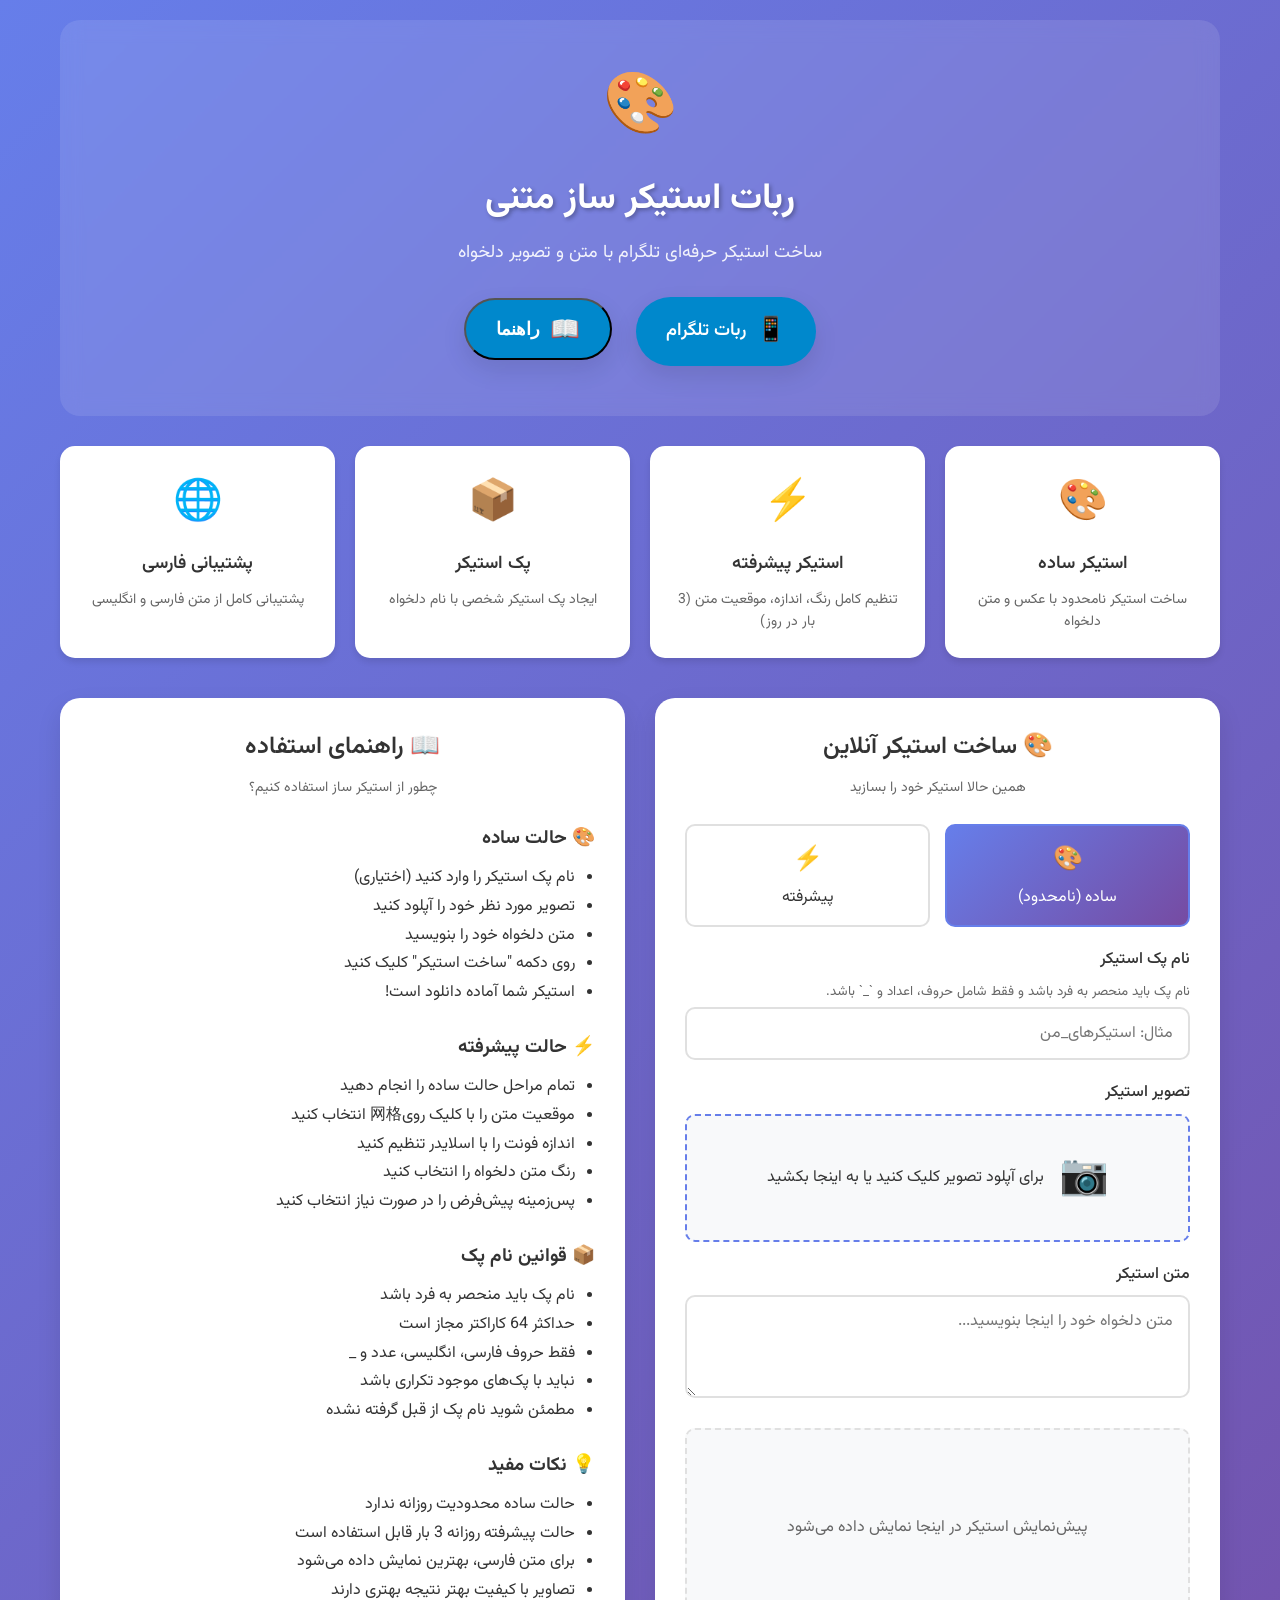
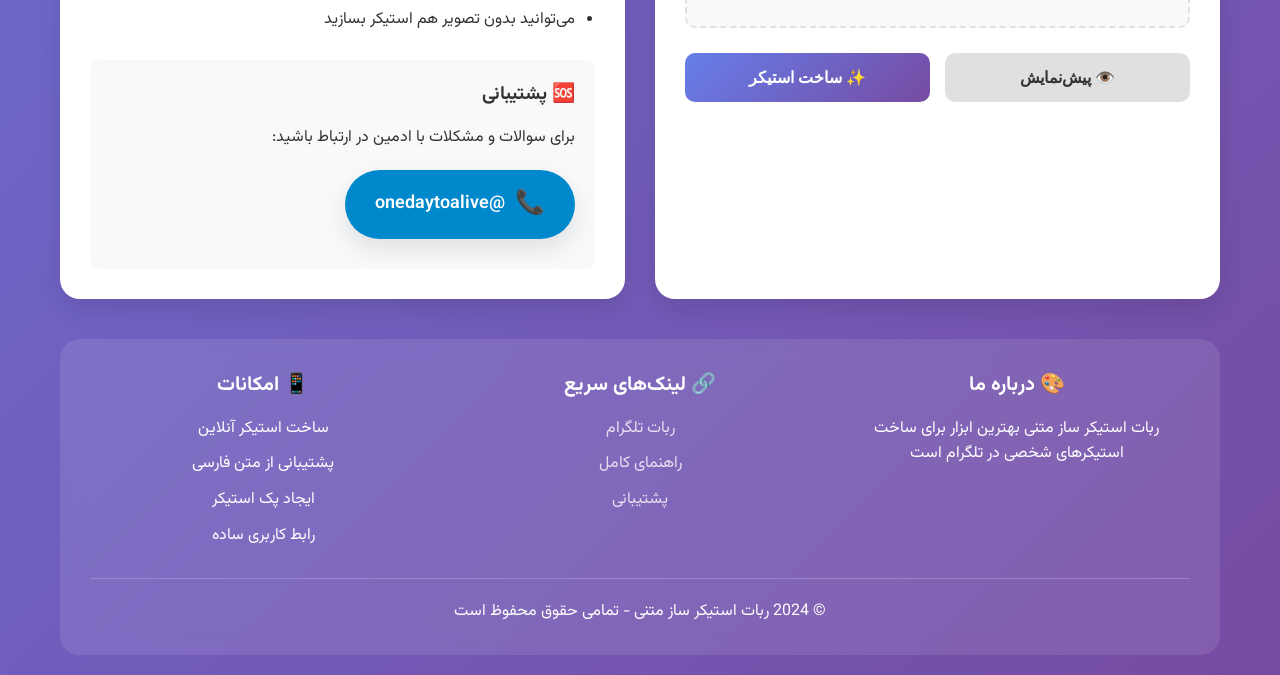
==== commit a9b8ff43: "fix: Complete overhaul of Mini App to fix all outstanding bugs - **Static File Serving**: Corrected " ====
--- a/public/index.html
+++ b/public/index.html
@@ -7,6 +7,7 @@
     <link rel="preconnect" href="https://fonts.googleapis.com">
     <link rel="preconnect" href="https://fonts.gstatic.com" crossorigin>
     <link href="https://fonts.googleapis.com/css2?family=Vazirmatn:wght@300;400;500;600;700;800&display=swap" rel="stylesheet">
+    <link rel="stylesheet" href="css/sticker-styles.css">
     <style>
         * {
             margin: 0;
@@ -365,13 +366,7 @@
         }
 
         .preview-area {
-            background: linear-gradient(45deg, #f0f0f0 25%, transparent 25%),
-                        linear-gradient(-45deg, #f0f0f0 25%, transparent 25%),
-                        linear-gradient(45deg, transparent 75%, #f0f0f0 75%),
-                        linear-gradient(-45deg, transparent 75%, #f0f0f0 75%);
-            background-size: 20px 20px;
-            background-position: 0 0, 0 10px, 10px -10px, -10px 0px;
-            border: 2px dashed #e0e0e0;
+            background: var(--bg-gray);
             border-radius: 10px;
             padding: 20px;
             text-align: center;
@@ -380,13 +375,6 @@
             align-items: center;
             justify-content: center;
             margin-bottom: 20px;
-            transition: all 0.3s ease;
-        }
-
-        .preview-area.has-image {
-            border-style: solid;
-            border-color: #667eea;
-            background: var(--bg-gray);
         }
 
         .preview-placeholder {
@@ -667,11 +655,11 @@
 
                 <form id="stickerForm">
                     <div class="form-group">
-                        <label for="packName">نام پک استیکر (اختیاری)</label>
-                        <input type="text" id="packName" placeholder="مثال: استیکرهای من" maxlength="64">
-                        <small style="color: var(--text-secondary); display: block; margin-top: 5px;">
-                            اگر نمی‌خواهید پک بسازید، این بخش را خالی بگذارید
+                        <label for="packName">نام پک استیکر</label>
+                         <small style="color: var(--text-secondary); display: block; margin-top: 5px; margin-bottom: 5px;">
+                            نام پک باید منحصر به فرد باشد و فقط شامل حروف، اعداد و `_` باشد.
                         </small>
+                        <input type="text" id="packName" placeholder="مثال: استیکرهای_من" maxlength="64" required>
                     </div>
 
                     <div class="form-group">
@@ -750,7 +738,7 @@
                     </div>
 
                     <div class="action-buttons">
-                        <button type="button" class="btn btn-secondary" onclick="previewSticker()">
+                        <button type="button" class="btn btn-secondary" id="previewBtn">
                             👁️ پیش‌نمایش
                         </button>
                         <button type="submit" class="btn btn-primary" id="createBtn">
@@ -889,6 +877,294 @@
         </div>
     </div>
 
-    <script src="sticker-creator.js"></script>
+    <script>
+        let currentMode = 'simple';
+        let selectedPosition = 'center';
+        let uploadedImage = null;
+        let userQuota = 3;
+
+        // Initialize
+        document.addEventListener('DOMContentLoaded', function() {
+            loadUserQuota();
+            setupEventListeners();
+        });
+
+        function setupEventListeners() {
+            // Form submission
+            document.getElementById('stickerForm').addEventListener('submit', function(e) {
+                e.preventDefault();
+                createSticker();
+            });
+
+            // Font size slider
+            document.getElementById('fontSize').addEventListener('input', function(e) {
+                document.getElementById('fontSizeValue').textContent = e.target.value;
+            });
+
+            // Color picker
+            document.getElementById('textColor').addEventListener('input', function(e) {
+                updateColorPreview(e.target.value);
+            });
+
+            // Drag and drop
+            const uploadArea = document.querySelector('.file-upload-label');
+            uploadArea.addEventListener('dragover', function(e) {
+                e.preventDefault();
+                this.style.background = '#f0f0f0';
+            });
+
+            uploadArea.addEventListener('dragleave', function(e) {
+                e.preventDefault();
+                this.style.background = 'var(--bg-gray)';
+            });
+
+            uploadArea.addEventListener('drop', function(e) {
+                e.preventDefault();
+                this.style.background = 'var(--bg-gray)';
+                const files = e.dataTransfer.files;
+                if (files.length > 0) {
+                    handleImageFile(files[0]);
+                }
+            });
+        }
+
+        function selectMode(mode) {
+            currentMode = mode;
+
+            // Update UI
+            document.querySelectorAll('.mode-btn').forEach(btn => {
+                btn.classList.remove('active');
+            });
+            event.target.closest('.mode-btn').classList.add('active');
+
+            // Show/hide advanced options
+            const advancedOptions = document.getElementById('advancedOptions');
+            const quotaInfo = document.getElementById('quotaInfo');
+
+            if (mode === 'advanced') {
+                advancedOptions.classList.add('show');
+                quotaInfo.style.display = 'block';
+                checkQuota();
+            } else {
+                advancedOptions.classList.remove('show');
+                quotaInfo.style.display = 'none';
+            }
+        }
+
+        function loadUserQuota() {
+            // Simulate loading user quota (in real app, this would be from API)
+            const savedQuota = localStorage.getItem('stickerQuota');
+            if (savedQuota) {
+                const data = JSON.parse(savedQuota);
+                const now = new Date();
+                const lastReset = new Date(data.lastReset);
+
+                if (now - lastReset >= 24 * 60 * 60 * 1000) {
+                    // Reset quota after 24 hours
+                    userQuota = 3;
+                    localStorage.setItem('stickerQuota', JSON.stringify({
+                        quota: 3,
+                        lastReset: now.toISOString()
+                    }));
+                } else {
+                    userQuota = data.quota;
+                }
+            }
+
+            document.getElementById('remainingQuota').textContent = userQuota;
+        }
+
+        function checkQuota() {
+            if (currentMode === 'advanced' && userQuota <= 0) {
+                showMessage('سهمیه پیشرفته شما تمام شده است! لطفاً فردا مراجعه کنید یا از حالت ساده استفاده کنید.', 'warning');
+                document.getElementById('createBtn').disabled = true;
+                return false;
+            }
+            document.getElementById('createBtn').disabled = false;
+            return true;
+        }
+
+        function selectPosition(position) {
+            selectedPosition = position;
+            document.querySelectorAll('.position-btn').forEach(btn => {
+                btn.classList.remove('active');
+            });
+            event.target.classList.add('active');
+        }
+
+        function handleImageUpload(event) {
+            const file = event.target.files[0];
+            if (file) {
+                handleImageFile(file);
+            }
+        }
+
+        function handleImageFile(file) {
+            if (!file.type.startsWith('image/')) {
+                showMessage('لطفاً فقط تصویر آپلود کنید!', 'error');
+                return;
+            }
+
+            if (file.size > 10 * 1024 * 1024) {
+                showMessage('حجم تصویر نباید بیشتر از 10MB باشد!', 'error');
+                return;
+            }
+
+            const reader = new FileReader();
+            reader.onload = function(e) {
+                uploadedImage = e.target.result;
+                updateUploadLabel(file.name);
+                showMessage('تصویر با موفقیت آپلود شد!', 'success');
+            };
+            reader.readAsDataURL(file);
+        }
+
+        function updateUploadLabel(filename) {
+            const label = document.querySelector('.file-upload-label');
+            label.innerHTML = `
+                <span class="upload-icon">✅</span>
+                <span>${filename}</span>
+            `;
+        }
+
+        function updateColorPreview(color) {
+            const preview = document.getElementById('colorPreview');
+            preview.style.background = color;
+            preview.textContent = color.toUpperCase();
+
+            // Adjust text color for readability
+            const rgb = parseInt(color.slice(1), 16);
+            const r = (rgb >> 16) & 255;
+            const g = (rgb >> 8) & 255;
+            const b = rgb & 255;
+            const brightness = (r * 299 + g * 587 + b * 114) / 1000;
+            preview.style.color = brightness > 128 ? '#000' : '#fff';
+        }
+
+        function updateDefaultBackground() {
+            const bg = document.getElementById('defaultBackground').value;
+            // This would update the canvas background in real implementation
+            console.log('Background changed to:', bg);
+        }
+
+        function previewSticker() {
+            if (!uploadedImage && !document.getElementById('stickerText').value) {
+                showMessage('لطفاً حداقل تصویر یا متن وارد کنید!', 'error');
+                return;
+            }
+
+            // Show loading
+            showMessage('در حال ساخت پیش‌نمایش...', 'warning');
+
+            // Simulate preview generation (in real app, this would use Canvas API)
+            setTimeout(() => {
+                if (uploadedImage) {
+                    document.getElementById('previewPlaceholder').style.display = 'none';
+                    document.getElementById('previewImage').src = uploadedImage;
+                    document.getElementById('previewImage').style.display = 'block';
+                }
+                showMessage('پیش‌نمایش آماده شد!', 'success');
+            }, 1000);
+        }
+
+        function createSticker() {
+            if (currentMode === 'advanced' && !checkQuota()) {
+                return;
+            }
+
+            const packName = document.getElementById('packName').value;
+            const text = document.getElementById('stickerText').value;
+
+            if (!text) {
+                showMessage('لطفاً متن استیکر را وارد کنید!', 'error');
+                return;
+            }
+
+            if (packName && !validatePackName(packName)) {
+                showMessage('نام پک نامعتبر است! لطفاً قوانین را مطالعه کنید.', 'error');
+                return;
+            }
+
+            // Show loading
+            showMessage('در حال ساخت استیکر...', 'warning');
+            document.getElementById('createBtn').disabled = true;
+
+            // Simulate sticker creation (in real app, this would call API)
+            setTimeout(() => {
+                // Update quota for advanced mode
+                if (currentMode === 'advanced') {
+                    userQuota--;
+                    document.getElementById('remainingQuota').textContent = userQuota;
+                    localStorage.setItem('stickerQuota', JSON.stringify({
+                        quota: userQuota,
+                        lastReset: new Date().toISOString()
+                    }));
+                }
+
+                // Show success message
+                showMessage('استیکر با موفقیت ساخته شد! در حال آماده کردن دانلود...', 'success');
+
+                // Simulate download
+                setTimeout(() => {
+                    downloadSticker();
+                    document.getElementById('createBtn').disabled = false;
+                }, 1000);
+            }, 2000);
+        }
+
+        function validatePackName(packName) {
+            // Basic validation
+            if (packName.length < 1 || packName.length > 64) {
+                return false;
+            }
+
+            // Check allowed characters (Persian, English, numbers, underscore)
+            const validPattern = /^[\u0600-\u06FF\u0750-\u077F\u08A0-\u08FF\uFB50-\uFDFF\uFE70-\uFEFFa-zA-Z0-9_]+$/;
+            if (!validPattern.test(packName)) {
+                return false;
+            }
+
+            return true;
+        }
+
+        function downloadSticker() {
+            // Simulate download (in real app, this would download the created sticker)
+            showMessage('استیکر با فرمت WEBP آماده دانلود شد! 🎉', 'success');
+
+            // Create a sample download
+            const link = document.createElement('a');
+            link.href = uploadedImage || '[data-uri]';
+            link.download = 'sticker.webp';
+            link.click();
+        }
+
+        function showMessage(message, type) {
+            const statusDiv = document.getElementById('statusMessage');
+            statusDiv.textContent = message;
+            statusDiv.className = `status-message status-${type}`;
+            statusDiv.style.display = 'block';
+
+            // Auto-hide after 5 seconds
+            setTimeout(() => {
+                statusDiv.style.display = 'none';
+            }, 5000);
+        }
+
+        function showHelp() {
+            document.getElementById('helpModal').classList.add('show');
+        }
+
+        function closeHelp() {
+            document.getElementById('helpModal').classList.remove('show');
+        }
+
+        // Close modal when clicking outside
+        document.getElementById('helpModal').addEventListener('click', function(e) {
+            if (e.target === this) {
+                closeHelp();
+            }
+        });
+    </script>
+    <script src="js/sticker-creator.js"></script>
 </body>
 </html>
--- a/public/css/sticker-styles.css
+++ b/public/css/sticker-styles.css
@@ -0,0 +1,341 @@
+/* Enhanced Sticker Creator Styles */
+:root {
+    --primary-gradient: linear-gradient(135deg, #667eea 0%, #764ba2 100%);
+    --secondary-gradient: linear-gradient(135deg, #f093fb 0%, #f5576c 100%);
+    --success-color: #4caf50;
+    --warning-color: #ff9800;
+    --error-color: #f44336;
+    --text-primary: #333;
+    --text-secondary: #666;
+    --bg-white: #ffffff;
+    --bg-gray: #f8f9fa;
+    --shadow-light: 0 4px 6px rgba(0, 0, 0, 0.1);
+    --shadow-medium: 0 10px 25px rgba(0, 0, 0, 0.1);
+    --shadow-large: 0 20px 40px rgba(0, 0, 0, 0.1);
+}
+
+/* Advanced animations */
+@keyframes slideInRight {
+    from {
+        opacity: 0;
+        transform: translateX(50px);
+    }
+    to {
+        opacity: 1;
+        transform: translateX(0);
+    }
+}
+
+@keyframes pulse {
+    0% { transform: scale(1); }
+    50% { transform: scale(1.05); }
+    100% { transform: scale(1); }
+}
+
+.card {
+    animation: slideInRight 0.6s ease-out;
+}
+
+.mode-btn {
+    position: relative;
+    overflow: hidden;
+}
+
+.mode-btn::before {
+    content: '';
+    position: absolute;
+    top: 50%;
+    left: 50%;
+    width: 0;
+    height: 0;
+    background: rgba(255, 255, 255, 0.3);
+    border-radius: 50%;
+    transform: translate(-50%, -50%);
+    transition: width 0.6s, height 0.6s;
+}
+
+.mode-btn:active::before {
+    width: 300px;
+    height: 300px;
+}
+
+/* Enhanced form styles */
+.form-group {
+    position: relative;
+}
+
+.form-group label::after {
+    content: '';
+    position: absolute;
+    bottom: -2px;
+    left: 0;
+    width: 0;
+    height: 2px;
+    background: var(--primary-gradient);
+    transition: width 0.3s ease;
+}
+
+.form-group:focus-within label::after {
+    width: 100%;
+}
+
+/* Custom checkbox for settings */
+.custom-checkbox {
+    display: flex;
+    align-items: center;
+    margin: 10px 0;
+    cursor: pointer;
+}
+
+.custom-checkbox input[type="checkbox"] {
+    display: none;
+}
+
+.custom-checkbox .checkbox-indicator {
+    width: 24px;
+    height: 24px;
+    border: 2px solid #667eea;
+    border-radius: 6px;
+    margin-left: 10px;
+    display: flex;
+    align-items: center;
+    justify-content: center;
+    transition: all 0.3s ease;
+}
+
+.custom-checkbox input[type="checkbox"]:checked + .checkbox-indicator {
+    background: var(--primary-gradient);
+    border-color: #667eea;
+}
+
+.custom-checkbox input[type="checkbox"]:checked + .checkbox-indicator::after {
+    content: '✓';
+    color: white;
+    font-weight: bold;
+}
+
+/* Enhanced status messages */
+.status-message {
+    position: relative;
+    padding-right: 50px;
+}
+
+.status-message::before {
+    content: '';
+    position: absolute;
+    right: 15px;
+    top: 50%;
+    transform: translateY(-50%);
+    width: 20px;
+    height: 20px;
+    border-radius: 50%;
+    animation: pulse 2s infinite;
+}
+
+.status-success::before {
+    background: var(--success-color);
+    content: '✓';
+    color: white;
+    display: flex;
+    align-items: center;
+    justify-content: center;
+}
+
+.status-error::before {
+    background: var(--error-color);
+    content: '✕';
+    color: white;
+    display: flex;
+    align-items: center;
+    justify-content: center;
+}
+
+.status-warning::before {
+    background: var(--warning-color);
+    content: '!';
+    color: white;
+    display: flex;
+    align-items: center;
+    justify-content: center;
+}
+
+/* Loading spinner enhancement */
+.loading-spinner {
+    border: 3px solid rgba(102, 126, 234, 0.2);
+    border-top: 3px solid #667eea;
+    border-radius: 50%;
+    width: 40px;
+    height: 40px;
+    animation: spin 1s linear infinite, pulse 2s ease-in-out infinite;
+}
+
+/* Enhanced modal styles */
+.help-modal {
+    backdrop-filter: blur(5px);
+}
+
+.modal-content {
+    border: 1px solid rgba(255, 255, 255, 0.2);
+    box-shadow: var(--shadow-large);
+}
+
+.modal-header {
+    background: var(--primary-gradient);
+    color: white;
+    margin: -30px -30px 20px -30px;
+    padding: 30px;
+    border-radius: 20px 20px 0 0;
+}
+
+.modal-close {
+    color: rgba(255, 255, 255, 0.8);
+    transition: all 0.3s ease;
+}
+
+.modal-close:hover {
+    color: white;
+    transform: rotate(90deg);
+}
+
+/* Enhanced preview area */
+.preview-area {
+    background: linear-gradient(45deg, #f0f0f0 25%, transparent 25%),
+                linear-gradient(-45deg, #f0f0f0 25%, transparent 25%),
+                linear-gradient(45deg, transparent 75%, #f0f0f0 75%),
+                linear-gradient(-45deg, transparent 75%, #f0f0f0 75%);
+    background-size: 20px 20px;
+    background-position: 0 0, 0 10px, 10px -10px, -10px 0px;
+    border: 2px dashed #e0e0e0;
+    transition: all 0.3s ease;
+}
+
+.preview-area.has-image {
+    border-style: solid;
+    border-color: #667eea;
+    background: var(--bg-gray);
+}
+
+/* Enhanced file upload */
+.file-upload-label {
+    background: linear-gradient(135deg, #f8f9fa 0%, #e9ecef 100%);
+    transition: all 0.3s ease;
+    position: relative;
+    overflow: hidden;
+}
+
+.file-upload-label::before {
+    content: '';
+    position: absolute;
+    top: -50%;
+    left: -50%;
+    width: 200%;
+    height: 200%;
+    background: linear-gradient(45deg, transparent, rgba(255, 255, 255, 0.3), transparent);
+    transform: rotate(45deg);
+    transition: all 0.6s;
+    opacity: 0;
+}
+
+.file-upload-label:hover::before {
+    animation: shimmer 0.6s ease;
+}
+
+@keyframes shimmer {
+    0% { transform: translateX(-100%) translateY(-100%) rotate(45deg); opacity: 0; }
+    50% { opacity: 1; }
+    100% { transform: translateX(100%) translateY(100%) rotate(45deg); opacity: 0; }
+}
+
+/* Enhanced buttons */
+.btn {
+    position: relative;
+    overflow: hidden;
+    z-index: 1;
+}
+
+.btn::before {
+    content: '';
+    position: absolute;
+    top: 50%;
+    left: 50%;
+    width: 0;
+    height: 0;
+    background: rgba(255, 255, 255, 0.2);
+    border-radius: 50%;
+    transform: translate(-50%, -50%);
+    transition: width 0.6s, height 0.6s;
+    z-index: -1;
+}
+
+.btn:active::before {
+    width: 300px;
+    height: 300px;
+}
+
+/* Responsive enhancements */
+@media (max-width: 480px) {
+    .container {
+        padding: 10px;
+    }
+    
+    .card {
+        padding: 20px;
+        margin-bottom: 20px;
+    }
+    
+    h1 {
+        font-size: 24px;
+    }
+    
+    .position-grid {
+        grid-template-columns: repeat(3, 1fr);
+        gap: 5px;
+    }
+    
+    .position-btn {
+        padding: 10px;
+        font-size: 18px;
+    }
+}
+
+/* Dark mode support */
+@media (prefers-color-scheme: dark) {
+    :root {
+        --text-primary: #ffffff;
+        --text-secondary: #cccccc;
+        --bg-white: #1a1a1a;
+        --bg-gray: #2d2d2d;
+    }
+    
+    body {
+        background: linear-gradient(135deg, #2d3748 0%, #4a5568 100%);
+    }
+    
+    .card {
+        background: var(--bg-white);
+        color: var(--text-primary);
+    }
+    
+    input, textarea, select {
+        background: var(--bg-gray);
+        color: var(--text-primary);
+        border-color: #4a5568;
+    }
+    
+    .file-upload-label {
+        background: var(--bg-gray);
+    }
+}
+
+/* Print styles */
+@media print {
+    header, footer, .action-buttons, .mode-selector {
+        display: none;
+    }
+    
+    .card {
+        box-shadow: none;
+        border: 1px solid #ccc;
+        break-inside: avoid;
+    }
+}
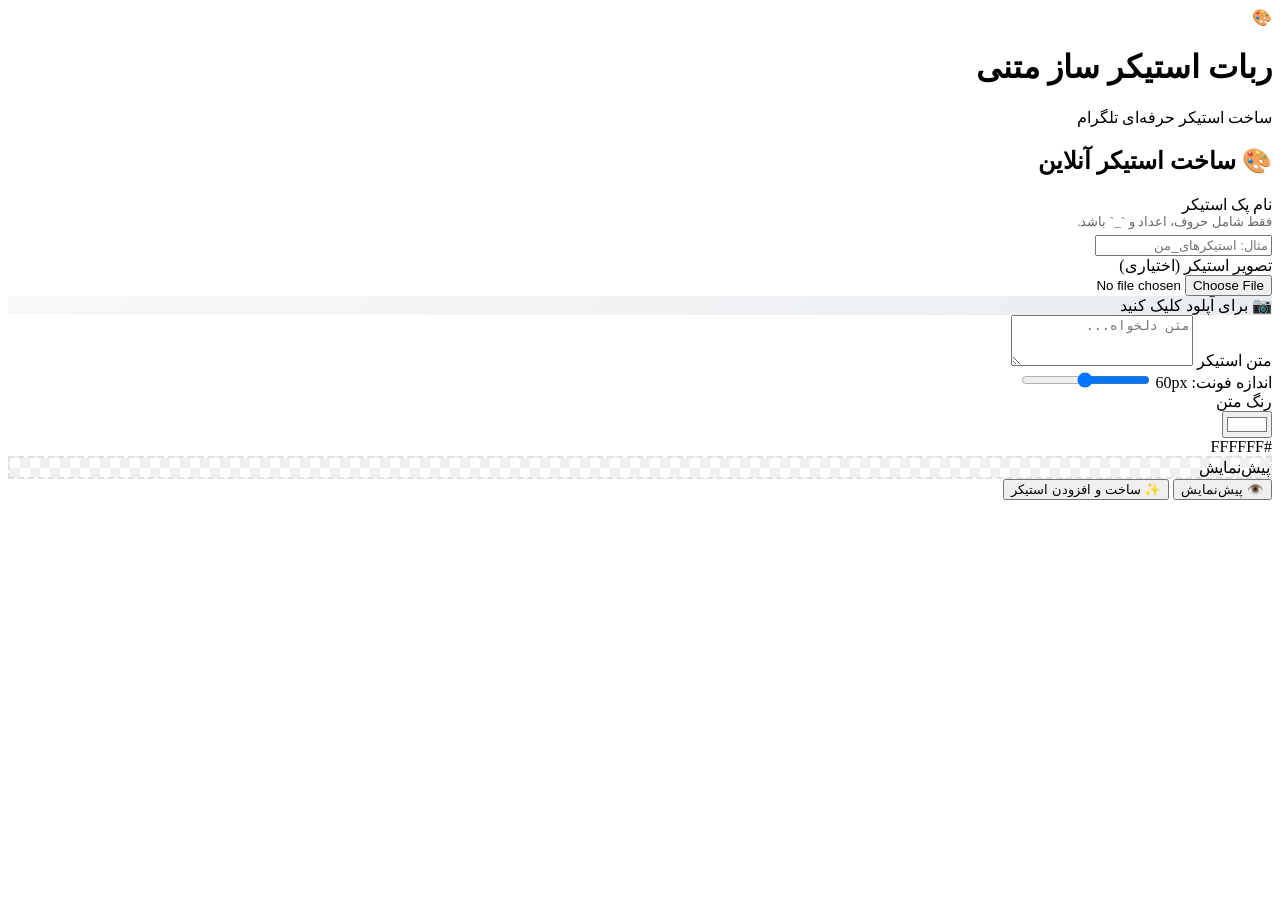
==== commit bf4e57d7: "fix: Complete overhaul to fix Mini App and static serving - **Project Structure**: Reorganized the e" ====
--- a/public/index.html
+++ b/public/index.html
@@ -3,1168 +3,77 @@
 <head>
     <meta charset="UTF-8">
     <meta name="viewport" content="width=device-width, initial-scale=1.0">
-    <title>ربات استیکر ساز متنی - ساخت استیکر آنلاین</title>
-    <link rel="preconnect" href="https://fonts.googleapis.com">
-    <link rel="preconnect" href="https://fonts.gstatic.com" crossorigin>
-    <link href="https://fonts.googleapis.com/css2?family=Vazirmatn:wght@300;400;500;600;700;800&display=swap" rel="stylesheet">
+    <title>ربات استیکر ساز متنی</title>
     <link rel="stylesheet" href="css/sticker-styles.css">
-    <style>
-        * {
-            margin: 0;
-            padding: 0;
-            box-sizing: border-box;
-        }
-
-        :root {
-            --primary-gradient: linear-gradient(135deg, #667eea 0%, #764ba2 100%);
-            --secondary-gradient: linear-gradient(135deg, #f093fb 0%, #f5576c 100%);
-            --success-color: #4caf50;
-            --warning-color: #ff9800;
-            --error-color: #f44336;
-            --text-primary: #333;
-            --text-secondary: #666;
-            --bg-white: #ffffff;
-            --bg-gray: #f8f9fa;
-            --shadow-light: 0 4px 6px rgba(0, 0, 0, 0.1);
-            --shadow-medium: 0 10px 25px rgba(0, 0, 0, 0.1);
-            --shadow-large: 0 20px 40px rgba(0, 0, 0, 0.1);
-        }
-
-        body {
-            font-family: 'Vazirmatn', sans-serif;
-            background: var(--primary-gradient);
-            min-height: 100vh;
-            color: var(--text-primary);
-            line-height: 1.6;
-        }
-
-        .container {
-            max-width: 1200px;
-            margin: 0 auto;
-            padding: 20px;
-        }
-
-        header {
-            text-align: center;
-            padding: 40px 20px;
-            background: rgba(255, 255, 255, 0.1);
-            backdrop-filter: blur(10px);
-            border-radius: 20px;
-            margin-bottom: 30px;
-            color: white;
-        }
-
-        .logo {
-            font-size: 60px;
-            margin-bottom: 15px;
-            animation: bounce 2s infinite;
-        }
-
-        @keyframes bounce {
-            0%, 20%, 50%, 80%, 100% { transform: translateY(0); }
-            40% { transform: translateY(-20px); }
-            60% { transform: translateY(-10px); }
-        }
-
-        h1 {
-            font-size: 36px;
-            font-weight: 700;
-            margin-bottom: 10px;
-            text-shadow: 2px 2px 4px rgba(0, 0, 0, 0.3);
-        }
-
-        .subtitle {
-            font-size: 18px;
-            opacity: 0.9;
-            margin-bottom: 20px;
-        }
-
-        .telegram-btn {
-            display: inline-flex;
-            align-items: center;
-            background: #0088cc;
-            color: white;
-            text-decoration: none;
-            padding: 15px 30px;
-            border-radius: 50px;
-            font-size: 18px;
-            font-weight: 600;
-            transition: all 0.3s ease;
-            box-shadow: var(--shadow-medium);
-            margin: 10px;
-        }
-
-        .telegram-btn:hover {
-            transform: translateY(-2px);
-            box-shadow: var(--shadow-large);
-        }
-
-        .telegram-icon {
-            font-size: 24px;
-            margin-left: 10px;
-        }
-
-        main {
-            display: grid;
-            grid-template-columns: 1fr 1fr;
-            gap: 30px;
-            margin-bottom: 40px;
-        }
-
-        .card {
-            background: var(--bg-white);
-            border-radius: 20px;
-            padding: 30px;
-            box-shadow: var(--shadow-medium);
-            transition: transform 0.3s ease;
-        }
-
-        .card:hover {
-            transform: translateY(-5px);
-        }
-
-        .card-header {
-            text-align: center;
-            margin-bottom: 25px;
-        }
-
-        .card-title {
-            font-size: 24px;
-            font-weight: 600;
-            color: var(--text-primary);
-            margin-bottom: 10px;
-        }
-
-        .card-subtitle {
-            color: var(--text-secondary);
-            font-size: 14px;
-        }
-
-        .form-group {
-            margin-bottom: 20px;
-        }
-
-        label {
-            display: block;
-            margin-bottom: 8px;
-            font-weight: 500;
-            color: var(--text-primary);
-        }
-
-        input, textarea, select {
-            width: 100%;
-            padding: 12px 15px;
-            border: 2px solid #e0e0e0;
-            border-radius: 10px;
-            font-size: 16px;
-            font-family: 'Vazirmatn', sans-serif;
-            transition: border-color 0.3s ease;
-        }
-
-        input:focus, textarea:focus, select:focus {
-            outline: none;
-            border-color: #667eea;
-        }
-
-        .file-upload {
-            position: relative;
-            display: inline-block;
-            width: 100%;
-        }
-
-        .file-upload input[type="file"] {
-            position: absolute;
-            opacity: 0;
-            width: 100%;
-            height: 100%;
-            cursor: pointer;
-        }
-
-        .file-upload-label {
-            display: flex;
-            align-items: center;
-            justify-content: center;
-            padding: 30px;
-            background: var(--bg-gray);
-            border: 2px dashed #667eea;
-            border-radius: 10px;
-            cursor: pointer;
-            transition: all 0.3s ease;
-        }
-
-        .file-upload-label:hover {
-            background: #f0f0f0;
-            border-color: #764ba2;
-        }
-
-        .upload-icon {
-            font-size: 40px;
-            margin-left: 15px;
-        }
-
-        .mode-selector {
-            display: flex;
-            gap: 15px;
-            margin-bottom: 20px;
-        }
-
-        .mode-btn {
-            flex: 1;
-            padding: 15px;
-            border: 2px solid #e0e0e0;
-            background: var(--bg-white);
-            border-radius: 10px;
-            cursor: pointer;
-            transition: all 0.3s ease;
-            text-align: center;
-        }
-
-        .mode-btn.active {
-            background: var(--primary-gradient);
-            color: white;
-            border-color: #667eea;
-        }
-
-        .mode-btn:hover {
-            transform: translateY(-2px);
-        }
-
-        .mode-icon {
-            font-size: 24px;
-            display: block;
-            margin-bottom: 5px;
-        }
-
-        .advanced-options {
-            display: none;
-            background: var(--bg-gray);
-            padding: 20px;
-            border-radius: 10px;
-            margin-bottom: 20px;
-        }
-
-        .advanced-options.show {
-            display: block;
-            animation: slideDown 0.3s ease;
-        }
-
-        @keyframes slideDown {
-            from { opacity: 0; transform: translateY(-20px); }
-            to { opacity: 1; transform: translateY(0); }
-        }
-
-        .color-picker-wrapper {
-            display: flex;
-            align-items: center;
-            gap: 10px;
-        }
-
-        .color-picker {
-            width: 60px;
-            height: 40px;
-            border: 2px solid #e0e0e0;
-            border-radius: 8px;
-            cursor: pointer;
-        }
-
-        .color-preview {
-            flex: 1;
-            padding: 10px;
-            border-radius: 8px;
-            text-align: center;
-            font-weight: 500;
-        }
-
-        .position-grid {
-            display: grid;
-            grid-template-columns: repeat(3, 1fr);
-            gap: 10px;
-            margin-top: 10px;
-        }
-
-        .position-btn {
-            padding: 15px;
-            border: 2px solid #e0e0e0;
-            background: var(--bg-white);
-            border-radius: 8px;
-            cursor: pointer;
-            transition: all 0.3s ease;
-        }
-
-        .position-btn.active {
-            background: #667eea;
-            color: white;
-        }
-
-        .slider-container {
-            margin-top: 10px;
-        }
-
-        .slider {
-            width: 100%;
-            height: 6px;
-            border-radius: 3px;
-            background: #e0e0e0;
-            outline: none;
-            -webkit-appearance: none;
-        }
-
-        .slider::-webkit-slider-thumb {
-            -webkit-appearance: none;
-            appearance: none;
-            width: 20px;
-            height: 20px;
-            border-radius: 50%;
-            background: #667eea;
-            cursor: pointer;
-        }
-
-        .slider::-moz-range-thumb {
-            width: 20px;
-            height: 20px;
-            border-radius: 50%;
-            background: #667eea;
-            cursor: pointer;
-        }
-
-        .action-buttons {
-            display: flex;
-            gap: 15px;
-            margin-top: 25px;
-        }
-
-        .btn {
-            flex: 1;
-            padding: 15px;
-            border: none;
-            border-radius: 10px;
-            font-size: 16px;
-            font-weight: 600;
-            cursor: pointer;
-            transition: all 0.3s ease;
-        }
-
-        .btn-primary {
-            background: var(--primary-gradient);
-            color: white;
-        }
-
-        .btn-secondary {
-            background: #e0e0e0;
-            color: var(--text-primary);
-        }
-
-        .btn:hover {
-            transform: translateY(-2px);
-            box-shadow: var(--shadow-medium);
-        }
-
-        .btn:disabled {
-            opacity: 0.6;
-            cursor: not-allowed;
-            transform: none;
-        }
-
-        .preview-area {
-            background: var(--bg-gray);
-            border-radius: 10px;
-            padding: 20px;
-            text-align: center;
-            min-height: 200px;
-            display: flex;
-            align-items: center;
-            justify-content: center;
-            margin-bottom: 20px;
-        }
-
-        .preview-placeholder {
-            color: var(--text-secondary);
-            font-size: 16px;
-        }
-
-        .preview-image {
-            max-width: 100%;
-            max-height: 300px;
-            border-radius: 10px;
-            box-shadow: var(--shadow-light);
-        }
-
-        .status-message {
-            padding: 15px;
-            border-radius: 10px;
-            margin-top: 15px;
-            text-align: center;
-            font-weight: 500;
-        }
-
-        .status-success {
-            background: #e8f5e8;
-            color: var(--success-color);
-            border: 1px solid #4caf50;
-        }
-
-        .status-error {
-            background: #ffeaea;
-            color: var(--error-color);
-            border: 1px solid #f44336;
-        }
-
-        .status-warning {
-            background: #fff3e0;
-            color: var(--warning-color);
-            border: 1px solid #ff9800;
-        }
-
-        .quota-info {
-            background: #e3f2fd;
-            border: 1px solid #2196f3;
-            color: #1976d2;
-            padding: 15px;
-            border-radius: 10px;
-            margin-bottom: 20px;
-            text-align: center;
-        }
-
-        .features-grid {
-            display: grid;
-            grid-template-columns: repeat(auto-fit, minmax(250px, 1fr));
-            gap: 20px;
-            margin-bottom: 40px;
-        }
-
-        .feature-card {
-            background: var(--bg-white);
-            padding: 25px;
-            border-radius: 15px;
-            text-align: center;
-            box-shadow: var(--shadow-light);
-            transition: transform 0.3s ease;
-        }
-
-        .feature-card:hover {
-            transform: translateY(-5px);
-        }
-
-        .feature-icon {
-            font-size: 40px;
-            margin-bottom: 15px;
-        }
-
-        .feature-title {
-            font-size: 18px;
-            font-weight: 600;
-            margin-bottom: 10px;
-        }
-
-        .feature-description {
-            color: var(--text-secondary);
-            font-size: 14px;
-        }
-
-        footer {
-            background: rgba(255, 255, 255, 0.1);
-            backdrop-filter: blur(10px);
-            border-radius: 20px;
-            padding: 30px;
-            text-align: center;
-            color: white;
-        }
-
-        .footer-content {
-            display: grid;
-            grid-template-columns: repeat(auto-fit, minmax(250px, 1fr));
-            gap: 30px;
-            margin-bottom: 20px;
-        }
-
-        .footer-section h3 {
-            margin-bottom: 15px;
-            font-size: 20px;
-        }
-
-        .footer-section ul {
-            list-style: none;
-        }
-
-        .footer-section li {
-            margin-bottom: 10px;
-        }
-
-        .footer-section a {
-            color: rgba(255, 255, 255, 0.8);
-            text-decoration: none;
-            transition: color 0.3s ease;
-        }
-
-        .footer-section a:hover {
-            color: white;
-        }
-
-        .help-modal {
-            display: none;
-            position: fixed;
-            top: 0;
-            left: 0;
-            width: 100%;
-            height: 100%;
-            background: rgba(0, 0, 0, 0.8);
-            z-index: 1000;
-            align-items: center;
-            justify-content: center;
-        }
-
-        .help-modal.show {
-            display: flex;
-            animation: fadeIn 0.3s ease;
-        }
-
-        @keyframes fadeIn {
-            from { opacity: 0; }
-            to { opacity: 1; }
-        }
-
-        .modal-content {
-            background: var(--bg-white);
-            border-radius: 20px;
-            padding: 30px;
-            max-width: 600px;
-            max-height: 80vh;
-            overflow-y: auto;
-            margin: 20px;
-        }
-
-        .modal-header {
-            display: flex;
-            justify-content: space-between;
-            align-items: center;
-            margin-bottom: 20px;
-        }
-
-        .modal-close {
-            font-size: 24px;
-            cursor: pointer;
-            color: var(--text-secondary);
-            transition: color 0.3s ease;
-        }
-
-        .modal-close:hover {
-            color: var(--text-primary);
-        }
-
-        @media (max-width: 768px) {
-            main {
-                grid-template-columns: 1fr;
-            }
-
-            .mode-selector {
-                flex-direction: column;
-            }
-
-            .action-buttons {
-                flex-direction: column;
-            }
-
-            h1 {
-                font-size: 28px;
-            }
-
-            .footer-content {
-                grid-template-columns: 1fr;
-            }
-        }
-
-        .loading-spinner {
-            border: 3px solid #f3f3f3;
-            border-top: 3px solid #667eea;
-            border-radius: 50%;
-            width: 40px;
-            height: 40px;
-            animation: spin 1s linear infinite;
-            margin: 20px auto;
-        }
-
-        @keyframes spin {
-            0% { transform: rotate(0deg); }
-            100% { transform: rotate(360deg); }
-        }
-    </style>
-<script src="https://sites.super.myninja.ai/_assets/ninja-daytona-script.js"></script>
+    <script src="https://telegram.org/js/telegram-web-app.js"></script>
 </head>
 <body>
     <div class="container">
         <header>
             <div class="logo">🎨</div>
             <h1>ربات استیکر ساز متنی</h1>
-            <p class="subtitle">ساخت استیکر حرفه‌ای تلگرام با متن و تصویر دلخواه</p>
-            <div class="header-actions">
-                <a href="https://t.me/matnsticker_bot" class="telegram-btn">
-                    <span class="telegram-icon">📱</span>
-                    ربات تلگرام
-                </a>
-                <button class="telegram-btn" onclick="showHelp()">
-                    <span class="telegram-icon">📖</span>
-                    راهنما
-                </button>
-            </div>
+            <p class="subtitle">ساخت استیکر حرفه‌ای تلگرام</p>
         </header>
-
-        <section class="features-grid">
-            <div class="feature-card">
-                <div class="feature-icon">🎨</div>
-                <h3 class="feature-title">استیکر ساده</h3>
-                <p class="feature-description">ساخت استیکر نامحدود با عکس و متن دلخواه</p>
-            </div>
-            <div class="feature-card">
-                <div class="feature-icon">⚡</div>
-                <h3 class="feature-title">استیکر پیشرفته</h3>
-                <p class="feature-description">تنظیم کامل رنگ، اندازه، موقعیت متن (3 بار در روز)</p>
-            </div>
-            <div class="feature-card">
-                <div class="feature-icon">📦</div>
-                <h3 class="feature-title">پک استیکر</h3>
-                <p class="feature-description">ایجاد پک استیکر شخصی با نام دلخواه</p>
-            </div>
-            <div class="feature-card">
-                <div class="feature-icon">🌐</div>
-                <h3 class="feature-title">پشتیبانی فارسی</h3>
-                <p class="feature-description">پشتیبانی کامل از متن فارسی و انگلیسی</p>
-            </div>
-        </section>
 
         <main>
             <div class="card">
                 <div class="card-header">
                     <h2 class="card-title">🎨 ساخت استیکر آنلاین</h2>
-                    <p class="card-subtitle">همین حالا استیکر خود را بسازید</p>
-                </div>
-
-                <div class="mode-selector">
-                    <div class="mode-btn active" onclick="selectMode('simple')">
-                        <span class="mode-icon">🎨</span>
-                        ساده (نامحدود)
-                    </div>
-                    <div class="mode-btn" onclick="selectMode('advanced')">
-                        <span class="mode-icon">⚡</span>
-                        پیشرفته
-                    </div>
-                </div>
-
-                <div id="quotaInfo" class="quota-info" style="display: none;">
-                    <div>📊 سهمیه پیشرفته امروز: <span id="remainingQuota">3</span> از 3</div>
                 </div>
 
                 <form id="stickerForm">
                     <div class="form-group">
                         <label for="packName">نام پک استیکر</label>
-                         <small style="color: var(--text-secondary); display: block; margin-top: 5px; margin-bottom: 5px;">
-                            نام پک باید منحصر به فرد باشد و فقط شامل حروف، اعداد و `_` باشد.
+                        <small style="color: var(--text-secondary); display: block; margin-bottom: 5px;">
+                            فقط شامل حروف، اعداد و `_` باشد.
                         </small>
                         <input type="text" id="packName" placeholder="مثال: استیکرهای_من" maxlength="64" required>
                     </div>
 
                     <div class="form-group">
-                        <label for="imageUpload">تصویر استیکر</label>
+                        <label for="imageUpload">تصویر استیکر (اختیاری)</label>
                         <div class="file-upload">
-                            <input type="file" id="imageUpload" accept="image/*" onchange="handleImageUpload(event)">
+                            <input type="file" id="imageUpload" accept="image/*">
                             <div class="file-upload-label">
-                                <span class="upload-icon">📷</span>
-                                <span>برای آپلود تصویر کلیک کنید یا به اینجا بکشید</span>
+                                <span>📷 برای آپلود کلیک کنید</span>
                             </div>
                         </div>
                     </div>
 
                     <div class="form-group">
                         <label for="stickerText">متن استیکر</label>
-                        <textarea id="stickerText" rows="3" placeholder="متن دلخواه خود را اینجا بنویسید..." maxlength="100"></textarea>
+                        <textarea id="stickerText" rows="3" placeholder="متن دلخواه..." maxlength="100" required></textarea>
                     </div>
 
-                    <div id="advancedOptions" class="advanced-options">
-                        <h3 style="margin-bottom: 15px;">⚙️ تنظیمات پیشرفته</h3>
-                        
-                        <div class="form-group">
-                            <label>موقعیت متن</label>
-                            <div class="position-grid">
-                                <div class="position-btn" onclick="selectPosition('top-left')">↖️</div>
-                                <div class="position-btn" onclick="selectPosition('top-center')">⬆️</div>
-                                <div class="position-btn" onclick="selectPosition('top-right')">↗️</div>
-                                <div class="position-btn" onclick="selectPosition('center-left')">⬅️</div>
-                                <div class="position-btn active" onclick="selectPosition('center')">⭕</div>
-                                <div class="position-btn" onclick="selectPosition('center-right')">➡️</div>
-                                <div class="position-btn" onclick="selectPosition('bottom-left')">↙️</div>
-                                <div class="position-btn" onclick="selectPosition('bottom-center')">⬇️</div>
-                                <div class="position-btn" onclick="selectPosition('bottom-right')">↘️</div>
-                            </div>
-                        </div>
+                    <div class="form-group">
+                        <label for="fontSize">اندازه فونت: <span id="fontSizeValue">60</span>px</label>
+                        <input type="range" id="fontSize" class="slider" min="20" max="100" value="60">
+                    </div>
 
-                        <div class="form-group">
-                            <label for="fontSize">اندازه فونت</label>
-                            <div class="slider-container">
-                                <input type="range" id="fontSize" class="slider" min="20" max="80" value="40">
-                                <div style="text-align: center; margin-top: 5px;">
-                                    <span id="fontSizeValue">40</span> پیکسل
-                                </div>
-                            </div>
-                        </div>
-
-                        <div class="form-group">
-                            <label for="textColor">رنگ متن</label>
-                            <div class="color-picker-wrapper">
-                                <input type="color" id="textColor" class="color-picker" value="#ffffff">
-                                <div class="color-preview" id="colorPreview" style="background: #ffffff; color: #000;">
-                                    #FFFFFF
-                                </div>
-                            </div>
-                        </div>
-
-                        <div class="form-group">
-                            <label>پس‌زمینه پیش‌فرض</label>
-                            <select id="defaultBackground" onchange="updateDefaultBackground()">
-                                <option value="">بدون پس‌زمینه</option>
-                                <option value="gradient1">گرادیان آبی</option>
-                                <option value="gradient2">گرادیان بنفش</option>
-                                <option value="gradient3">گرادیان صورتی</option>
-                                <option value="solid1">سفید</option>
-                                <option value="solid2">مشکی</option>
-                                <option value="solid3">آبی</option>
-                            </select>
+                    <div class="form-group">
+                        <label for="textColor">رنگ متن</label>
+                        <div class="color-picker-wrapper">
+                            <input type="color" id="textColor" class="color-picker" value="#ffffff">
+                            <div class="color-preview" id="colorPreview" style="background: #ffffff; color: #000;">#FFFFFF</div>
                         </div>
                     </div>
 
                     <div class="preview-area">
-                        <div id="previewPlaceholder" class="preview-placeholder">
-                            پیش‌نمایش استیکر در اینجا نمایش داده می‌شود
-                        </div>
+                        <div id="previewPlaceholder" class="preview-placeholder">پیش‌نمایش</div>
                         <img id="previewImage" class="preview-image" style="display: none;">
                     </div>
 
                     <div class="action-buttons">
-                        <button type="button" class="btn btn-secondary" id="previewBtn">
-                            👁️ پیش‌نمایش
-                        </button>
-                        <button type="submit" class="btn btn-primary" id="createBtn">
-                            ✨ ساخت استیکر
-                        </button>
+                        <button type="button" class="btn btn-secondary" id="previewBtn">👁️ پیش‌نمایش</button>
+                        <button type="submit" class="btn btn-primary" id="createBtn">✨ ساخت و افزودن استیکر</button>
                     </div>
                 </form>
 
                 <div id="statusMessage" style="display: none;"></div>
             </div>
-
-            <div class="card">
-                <div class="card-header">
-                    <h2 class="card-title">📖 راهنمای استفاده</h2>
-                    <p class="card-subtitle">چطور از استیکر ساز استفاده کنیم؟</p>
-                </div>
-
-                <div class="guide-content">
-                    <div style="margin-bottom: 25px;">
-                        <h3 style="color: var(--primary-color); margin-bottom: 10px;">🎨 حالت ساده</h3>
-                        <ul style="padding-right: 20px; line-height: 1.8;">
-                            <li>نام پک استیکر را وارد کنید (اختیاری)</li>
-                            <li>تصویر مورد نظر خود را آپلود کنید</li>
-                            <li>متن دلخواه خود را بنویسید</li>
-                            <li>روی دکمه "ساخت استیکر" کلیک کنید</li>
-                            <li>استیکر شما آماده دانلود است!</li>
-                        </ul>
-                    </div>
-
-                    <div style="margin-bottom: 25px;">
-                        <h3 style="color: var(--primary-color); margin-bottom: 10px;">⚡ حالت پیشرفته</h3>
-                        <ul style="padding-right: 20px; line-height: 1.8;">
-                            <li>تمام مراحل حالت ساده را انجام دهید</li>
-                            <li>موقعیت متن را با کلیک روی网格 انتخاب کنید</li>
-                            <li>اندازه فونت را با اسلایدر تنظیم کنید</li>
-                            <li>رنگ متن دلخواه را انتخاب کنید</li>
-                            <li>پس‌زمینه پیش‌فرض را در صورت نیاز انتخاب کنید</li>
-                        </ul>
-                    </div>
-
-                    <div style="margin-bottom: 25px;">
-                        <h3 style="color: var(--primary-color); margin-bottom: 10px;">📦 قوانین نام پک</h3>
-                        <ul style="padding-right: 20px; line-height: 1.8;">
-                            <li>نام پک باید منحصر به فرد باشد</li>
-                            <li>حداکثر 64 کاراکتر مجاز است</li>
-                            <li>فقط حروف فارسی، انگلیسی، عدد و _</li>
-                            <li>نباید با پک‌های موجود تکراری باشد</li>
-                            <li>مطمئن شوید نام پک از قبل گرفته نشده</li>
-                        </ul>
-                    </div>
-
-                    <div style="margin-bottom: 25px;">
-                        <h3 style="color: var(--primary-color); margin-bottom: 10px;">💡 نکات مفید</h3>
-                        <ul style="padding-right: 20px; line-height: 1.8;">
-                            <li>حالت ساده محدودیت روزانه ندارد</li>
-                            <li>حالت پیشرفته روزانه 3 بار قابل استفاده است</li>
-                            <li>برای متن فارسی، بهترین نمایش داده می‌شود</li>
-                            <li>تصاویر با کیفیت بهتر نتیجه بهتری دارند</li>
-                            <li>می‌توانید بدون تصویر هم استیکر بسازید</li>
-                        </ul>
-                    </div>
-
-                    <div style="background: var(--bg-gray); padding: 20px; border-radius: 10px;">
-                        <h3 style="margin-bottom: 15px;">🆘 پشتیبانی</h3>
-                        <p style="margin-bottom: 10px;">
-                            برای سوالات و مشکلات با ادمین در ارتباط باشید:
-                        </p>
-                        <a href="https://t.me/onedaytoalive" class="telegram-btn" style="margin: 10px 0;">
-                            <span class="telegram-icon">📞</span>
-                            @onedaytoalive
-                        </a>
-                    </div>
-                </div>
-            </div>
         </main>
-
-        <footer>
-            <div class="footer-content">
-                <div class="footer-section">
-                    <h3>🎨 درباره ما</h3>
-                    <p>
-                        ربات استیکر ساز متنی بهترین ابزار برای ساخت استیکرهای شخصی در تلگرام است
-                    </p>
-                </div>
-                <div class="footer-section">
-                    <h3>🔗 لینک‌های سریع</h3>
-                    <ul>
-                        <li><a href="https://t.me/matnsticker_bot">ربات تلگرام</a></li>
-                        <li><a href="#" onclick="showHelp()">راهنمای کامل</a></li>
-                        <li><a href="https://t.me/onedaytoalive">پشتیبانی</a></li>
-                    </ul>
-                </div>
-                <div class="footer-section">
-                    <h3>📱 امکانات</h3>
-                    <ul>
-                        <li>ساخت استیکر آنلاین</li>
-                        <li>پشتیبانی از متن فارسی</li>
-                        <li>ایجاد پک استیکر</li>
-                        <li>رابط کاربری ساده</li>
-                    </ul>
-                </div>
-            </div>
-            <div style="border-top: 1px solid rgba(255,255,255,0.2); padding-top: 20px; margin-top: 20px;">
-                <p>&copy; 2024 ربات استیکر ساز متنی - تمامی حقوق محفوظ است</p>
-            </div>
-        </footer>
     </div>
 
-    <div id="helpModal" class="help-modal">
-        <div class="modal-content">
-            <div class="modal-header">
-                <h2>📖 راهنمای کامل</h2>
-                <span class="modal-close" onclick="closeHelp()">&times;</span>
-            </div>
-            <div class="modal-body">
-                <h3>🚀 شروع کار</h3>
-                <p>برای شروع ساخت استیکر، کافیست یکی از حالت‌های ساده یا پیشرفته را انتخاب کنید.</p>
-
-                <h3>🎨 حالت ساده</h3>
-                <p>در این حالت می‌توانید بدون محدودیت استیکر بسازید. فقط کافیست تصویر و متن خود را وارد کنید.</p>
-
-                <h3>⚡ حالت پیشرفته</h3>
-                <p>در حالت پیشرفته دسترسی کامل به تنظیمات دارید اما روزانه فقط ۳ بار می‌توانید استفاده کنید.</p>
-
-                <h3>📦 نام پک استیکر</h3>
-                <p>نام پک باید منحصر به فرد باشد و طبق قوانین تلگرام انتخاب شود. اگر نمی‌خواهید پک بسازید، این بخش را خالی بگذارید.</p>
-
-                <h3>🎯 نکات مهم</h3>
-                <ul>
-                    <li>از تصاویر با کیفیت برای نتیجه بهتر استفاده کنید</li>
-                    <li>متن فارسی به صورت خودکار راست‌چین می‌شود</li>
-                    <li>می‌توانید بدون تصویر فقط با متن استیکر بسازید</li>
-                    <li>استیکرهای ساخته شده با فرمت WEBP دانلود می‌شوند</li>
-                </ul>
-            </div>
-        </div>
-    </div>
-
-    <script>
-        let currentMode = 'simple';
-        let selectedPosition = 'center';
-        let uploadedImage = null;
-        let userQuota = 3;
-
-        // Initialize
-        document.addEventListener('DOMContentLoaded', function() {
-            loadUserQuota();
-            setupEventListeners();
-        });
-
-        function setupEventListeners() {
-            // Form submission
-            document.getElementById('stickerForm').addEventListener('submit', function(e) {
-                e.preventDefault();
-                createSticker();
-            });
-
-            // Font size slider
-            document.getElementById('fontSize').addEventListener('input', function(e) {
-                document.getElementById('fontSizeValue').textContent = e.target.value;
-            });
-
-            // Color picker
-            document.getElementById('textColor').addEventListener('input', function(e) {
-                updateColorPreview(e.target.value);
-            });
-
-            // Drag and drop
-            const uploadArea = document.querySelector('.file-upload-label');
-            uploadArea.addEventListener('dragover', function(e) {
-                e.preventDefault();
-                this.style.background = '#f0f0f0';
-            });
-
-            uploadArea.addEventListener('dragleave', function(e) {
-                e.preventDefault();
-                this.style.background = 'var(--bg-gray)';
-            });
-
-            uploadArea.addEventListener('drop', function(e) {
-                e.preventDefault();
-                this.style.background = 'var(--bg-gray)';
-                const files = e.dataTransfer.files;
-                if (files.length > 0) {
-                    handleImageFile(files[0]);
-                }
-            });
-        }
-
-        function selectMode(mode) {
-            currentMode = mode;
-
-            // Update UI
-            document.querySelectorAll('.mode-btn').forEach(btn => {
-                btn.classList.remove('active');
-            });
-            event.target.closest('.mode-btn').classList.add('active');
-
-            // Show/hide advanced options
-            const advancedOptions = document.getElementById('advancedOptions');
-            const quotaInfo = document.getElementById('quotaInfo');
-
-            if (mode === 'advanced') {
-                advancedOptions.classList.add('show');
-                quotaInfo.style.display = 'block';
-                checkQuota();
-            } else {
-                advancedOptions.classList.remove('show');
-                quotaInfo.style.display = 'none';
-            }
-        }
-
-        function loadUserQuota() {
-            // Simulate loading user quota (in real app, this would be from API)
-            const savedQuota = localStorage.getItem('stickerQuota');
-            if (savedQuota) {
-                const data = JSON.parse(savedQuota);
-                const now = new Date();
-                const lastReset = new Date(data.lastReset);
-
-                if (now - lastReset >= 24 * 60 * 60 * 1000) {
-                    // Reset quota after 24 hours
-                    userQuota = 3;
-                    localStorage.setItem('stickerQuota', JSON.stringify({
-                        quota: 3,
-                        lastReset: now.toISOString()
-                    }));
-                } else {
-                    userQuota = data.quota;
-                }
-            }
-
-            document.getElementById('remainingQuota').textContent = userQuota;
-        }
-
-        function checkQuota() {
-            if (currentMode === 'advanced' && userQuota <= 0) {
-                showMessage('سهمیه پیشرفته شما تمام شده است! لطفاً فردا مراجعه کنید یا از حالت ساده استفاده کنید.', 'warning');
-                document.getElementById('createBtn').disabled = true;
-                return false;
-            }
-            document.getElementById('createBtn').disabled = false;
-            return true;
-        }
-
-        function selectPosition(position) {
-            selectedPosition = position;
-            document.querySelectorAll('.position-btn').forEach(btn => {
-                btn.classList.remove('active');
-            });
-            event.target.classList.add('active');
-        }
-
-        function handleImageUpload(event) {
-            const file = event.target.files[0];
-            if (file) {
-                handleImageFile(file);
-            }
-        }
-
-        function handleImageFile(file) {
-            if (!file.type.startsWith('image/')) {
-                showMessage('لطفاً فقط تصویر آپلود کنید!', 'error');
-                return;
-            }
-
-            if (file.size > 10 * 1024 * 1024) {
-                showMessage('حجم تصویر نباید بیشتر از 10MB باشد!', 'error');
-                return;
-            }
-
-            const reader = new FileReader();
-            reader.onload = function(e) {
-                uploadedImage = e.target.result;
-                updateUploadLabel(file.name);
-                showMessage('تصویر با موفقیت آپلود شد!', 'success');
-            };
-            reader.readAsDataURL(file);
-        }
-
-        function updateUploadLabel(filename) {
-            const label = document.querySelector('.file-upload-label');
-            label.innerHTML = `
-                <span class="upload-icon">✅</span>
-                <span>${filename}</span>
-            `;
-        }
-
-        function updateColorPreview(color) {
-            const preview = document.getElementById('colorPreview');
-            preview.style.background = color;
-            preview.textContent = color.toUpperCase();
-
-            // Adjust text color for readability
-            const rgb = parseInt(color.slice(1), 16);
-            const r = (rgb >> 16) & 255;
-            const g = (rgb >> 8) & 255;
-            const b = rgb & 255;
-            const brightness = (r * 299 + g * 587 + b * 114) / 1000;
-            preview.style.color = brightness > 128 ? '#000' : '#fff';
-        }
-
-        function updateDefaultBackground() {
-            const bg = document.getElementById('defaultBackground').value;
-            // This would update the canvas background in real implementation
-            console.log('Background changed to:', bg);
-        }
-
-        function previewSticker() {
-            if (!uploadedImage && !document.getElementById('stickerText').value) {
-                showMessage('لطفاً حداقل تصویر یا متن وارد کنید!', 'error');
-                return;
-            }
-
-            // Show loading
-            showMessage('در حال ساخت پیش‌نمایش...', 'warning');
-
-            // Simulate preview generation (in real app, this would use Canvas API)
-            setTimeout(() => {
-                if (uploadedImage) {
-                    document.getElementById('previewPlaceholder').style.display = 'none';
-                    document.getElementById('previewImage').src = uploadedImage;
-                    document.getElementById('previewImage').style.display = 'block';
-                }
-                showMessage('پیش‌نمایش آماده شد!', 'success');
-            }, 1000);
-        }
-
-        function createSticker() {
-            if (currentMode === 'advanced' && !checkQuota()) {
-                return;
-            }
-
-            const packName = document.getElementById('packName').value;
-            const text = document.getElementById('stickerText').value;
-
-            if (!text) {
-                showMessage('لطفاً متن استیکر را وارد کنید!', 'error');
-                return;
-            }
-
-            if (packName && !validatePackName(packName)) {
-                showMessage('نام پک نامعتبر است! لطفاً قوانین را مطالعه کنید.', 'error');
-                return;
-            }
-
-            // Show loading
-            showMessage('در حال ساخت استیکر...', 'warning');
-            document.getElementById('createBtn').disabled = true;
-
-            // Simulate sticker creation (in real app, this would call API)
-            setTimeout(() => {
-                // Update quota for advanced mode
-                if (currentMode === 'advanced') {
-                    userQuota--;
-                    document.getElementById('remainingQuota').textContent = userQuota;
-                    localStorage.setItem('stickerQuota', JSON.stringify({
-                        quota: userQuota,
-                        lastReset: new Date().toISOString()
-                    }));
-                }
-
-                // Show success message
-                showMessage('استیکر با موفقیت ساخته شد! در حال آماده کردن دانلود...', 'success');
-
-                // Simulate download
-                setTimeout(() => {
-                    downloadSticker();
-                    document.getElementById('createBtn').disabled = false;
-                }, 1000);
-            }, 2000);
-        }
-
-        function validatePackName(packName) {
-            // Basic validation
-            if (packName.length < 1 || packName.length > 64) {
-                return false;
-            }
-
-            // Check allowed characters (Persian, English, numbers, underscore)
-            const validPattern = /^[\u0600-\u06FF\u0750-\u077F\u08A0-\u08FF\uFB50-\uFDFF\uFE70-\uFEFFa-zA-Z0-9_]+$/;
-            if (!validPattern.test(packName)) {
-                return false;
-            }
-
-            return true;
-        }
-
-        function downloadSticker() {
-            // Simulate download (in real app, this would download the created sticker)
-            showMessage('استیکر با فرمت WEBP آماده دانلود شد! 🎉', 'success');
-
-            // Create a sample download
-            const link = document.createElement('a');
-            link.href = uploadedImage || '[data-uri]';
-            link.download = 'sticker.webp';
-            link.click();
-        }
-
-        function showMessage(message, type) {
-            const statusDiv = document.getElementById('statusMessage');
-            statusDiv.textContent = message;
-            statusDiv.className = `status-message status-${type}`;
-            statusDiv.style.display = 'block';
-
-            // Auto-hide after 5 seconds
-            setTimeout(() => {
-                statusDiv.style.display = 'none';
-            }, 5000);
-        }
-
-        function showHelp() {
-            document.getElementById('helpModal').classList.add('show');
-        }
-
-        function closeHelp() {
-            document.getElementById('helpModal').classList.remove('show');
-        }
-
-        // Close modal when clicking outside
-        document.getElementById('helpModal').addEventListener('click', function(e) {
-            if (e.target === this) {
-                closeHelp();
-            }
-        });
-    </script>
     <script src="js/sticker-creator.js"></script>
 </body>
-</html>+</html>
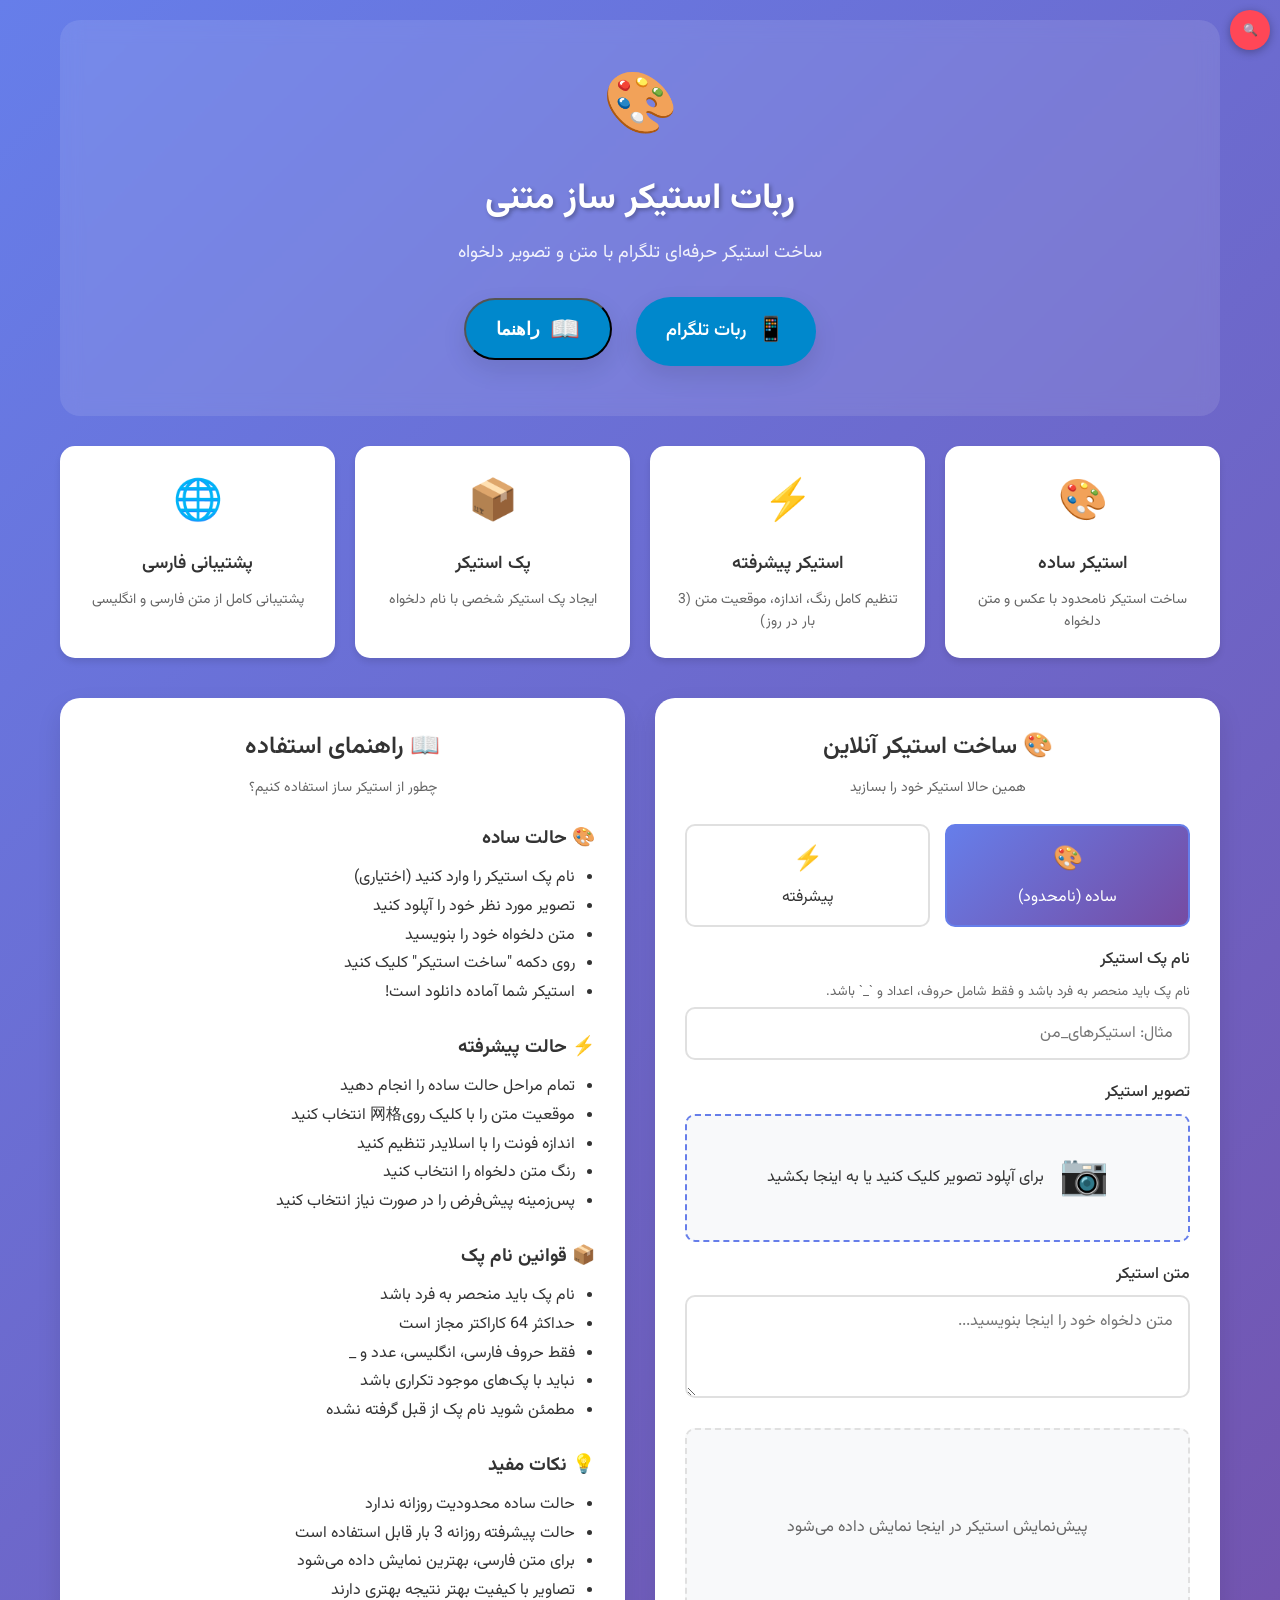
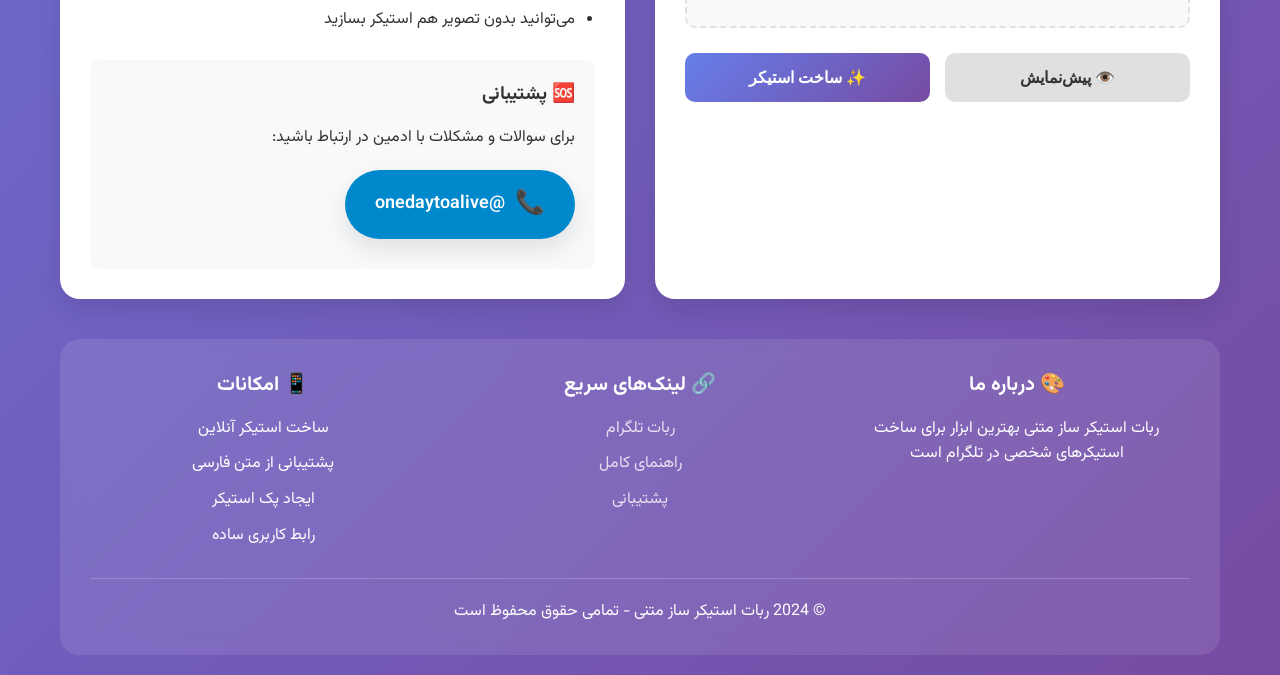
==== commit deab4106: "🚀 Advanced Debug System & Fixes 🔧 Debug System: - Real-time debug console in website - Comprehensive" ====
--- a/public/index.html
+++ b/public/index.html
@@ -3,77 +3,1272 @@
 <head>
     <meta charset="UTF-8">
     <meta name="viewport" content="width=device-width, initial-scale=1.0">
-    <title>ربات استیکر ساز متنی</title>
+    <title>ربات استیکر ساز متنی - ساخت استیکر آنلاین</title>
+    <link rel="preconnect" href="https://fonts.googleapis.com">
+    <link rel="preconnect" href="https://fonts.gstatic.com" crossorigin>
+    <link href="https://fonts.googleapis.com/css2?family=Vazirmatn:wght@300;400;500;600;700;800&display=swap" rel="stylesheet">
     <link rel="stylesheet" href="css/sticker-styles.css">
-    <script src="https://telegram.org/js/telegram-web-app.js"></script>
+       <link rel="stylesheet" href="css/debug-panel.css">
+       <script src="https://telegram.org/js/telegram-web-app.js"></script>
+    <style>
+        * {
+            margin: 0;
+            padding: 0;
+            box-sizing: border-box;
+        }
+
+        :root {
+            --primary-gradient: linear-gradient(135deg, #667eea 0%, #764ba2 100%);
+            --secondary-gradient: linear-gradient(135deg, #f093fb 0%, #f5576c 100%);
+            --success-color: #4caf50;
+            --warning-color: #ff9800;
+            --error-color: #f44336;
+            --text-primary: #333;
+            --text-secondary: #666;
+            --bg-white: #ffffff;
+            --bg-gray: #f8f9fa;
+            --shadow-light: 0 4px 6px rgba(0, 0, 0, 0.1);
+            --shadow-medium: 0 10px 25px rgba(0, 0, 0, 0.1);
+            --shadow-large: 0 20px 40px rgba(0, 0, 0, 0.1);
+        }
+
+        body {
+            font-family: 'Vazirmatn', sans-serif;
+            background: var(--primary-gradient);
+            min-height: 100vh;
+            color: var(--text-primary);
+            line-height: 1.6;
+        }
+
+        .container {
+            max-width: 1200px;
+            margin: 0 auto;
+            padding: 20px;
+        }
+
+        header {
+            text-align: center;
+            padding: 40px 20px;
+            background: rgba(255, 255, 255, 0.1);
+            backdrop-filter: blur(10px);
+            border-radius: 20px;
+            margin-bottom: 30px;
+            color: white;
+        }
+
+        .logo {
+            font-size: 60px;
+            margin-bottom: 15px;
+            animation: bounce 2s infinite;
+        }
+
+        @keyframes bounce {
+            0%, 20%, 50%, 80%, 100% { transform: translateY(0); }
+            40% { transform: translateY(-20px); }
+            60% { transform: translateY(-10px); }
+        }
+
+        h1 {
+            font-size: 36px;
+            font-weight: 700;
+            margin-bottom: 10px;
+            text-shadow: 2px 2px 4px rgba(0, 0, 0, 0.3);
+        }
+
+        .subtitle {
+            font-size: 18px;
+            opacity: 0.9;
+            margin-bottom: 20px;
+        }
+
+        .telegram-btn {
+            display: inline-flex;
+            align-items: center;
+            background: #0088cc;
+            color: white;
+            text-decoration: none;
+            padding: 15px 30px;
+            border-radius: 50px;
+            font-size: 18px;
+            font-weight: 600;
+            transition: all 0.3s ease;
+            box-shadow: var(--shadow-medium);
+            margin: 10px;
+        }
+
+        .telegram-btn:hover {
+            transform: translateY(-2px);
+            box-shadow: var(--shadow-large);
+        }
+
+        .telegram-icon {
+            font-size: 24px;
+            margin-left: 10px;
+        }
+
+        main {
+            display: grid;
+            grid-template-columns: 1fr 1fr;
+            gap: 30px;
+            margin-bottom: 40px;
+        }
+
+        .card {
+            background: var(--bg-white);
+            border-radius: 20px;
+            padding: 30px;
+            box-shadow: var(--shadow-medium);
+            transition: transform 0.3s ease;
+        }
+
+        .card:hover {
+            transform: translateY(-5px);
+        }
+
+        .card-header {
+            text-align: center;
+            margin-bottom: 25px;
+        }
+
+        .card-title {
+            font-size: 24px;
+            font-weight: 600;
+            color: var(--text-primary);
+            margin-bottom: 10px;
+        }
+
+        .card-subtitle {
+            color: var(--text-secondary);
+            font-size: 14px;
+        }
+
+        .form-group {
+            margin-bottom: 20px;
+        }
+
+        label {
+            display: block;
+            margin-bottom: 8px;
+            font-weight: 500;
+            color: var(--text-primary);
+        }
+
+        input, textarea, select {
+            width: 100%;
+            padding: 12px 15px;
+            border: 2px solid #e0e0e0;
+            border-radius: 10px;
+            font-size: 16px;
+            font-family: 'Vazirmatn', sans-serif;
+            transition: border-color 0.3s ease;
+        }
+
+        input:focus, textarea:focus, select:focus {
+            outline: none;
+            border-color: #667eea;
+        }
+
+        .file-upload {
+            position: relative;
+            display: inline-block;
+            width: 100%;
+        }
+
+        .file-upload input[type="file"] {
+            position: absolute;
+            opacity: 0;
+            width: 100%;
+            height: 100%;
+            cursor: pointer;
+        }
+
+        .file-upload-label {
+            display: flex;
+            align-items: center;
+            justify-content: center;
+            padding: 30px;
+            background: var(--bg-gray);
+            border: 2px dashed #667eea;
+            border-radius: 10px;
+            cursor: pointer;
+            transition: all 0.3s ease;
+        }
+
+        .file-upload-label:hover {
+            background: #f0f0f0;
+            border-color: #764ba2;
+        }
+
+        .upload-icon {
+            font-size: 40px;
+            margin-left: 15px;
+        }
+
+        .mode-selector {
+            display: flex;
+            gap: 15px;
+            margin-bottom: 20px;
+        }
+
+        .mode-btn {
+            flex: 1;
+            padding: 15px;
+            border: 2px solid #e0e0e0;
+            background: var(--bg-white);
+            border-radius: 10px;
+            cursor: pointer;
+            transition: all 0.3s ease;
+            text-align: center;
+        }
+
+        .mode-btn.active {
+            background: var(--primary-gradient);
+            color: white;
+            border-color: #667eea;
+        }
+
+        .mode-btn:hover {
+            transform: translateY(-2px);
+        }
+
+        .mode-icon {
+            font-size: 24px;
+            display: block;
+            margin-bottom: 5px;
+        }
+
+        .advanced-options {
+            display: none;
+            background: var(--bg-gray);
+            padding: 20px;
+            border-radius: 10px;
+            margin-bottom: 20px;
+        }
+
+        .advanced-options.show {
+            display: block;
+            animation: slideDown 0.3s ease;
+        }
+
+        @keyframes slideDown {
+            from { opacity: 0; transform: translateY(-20px); }
+            to { opacity: 1; transform: translateY(0); }
+        }
+
+        .color-picker-wrapper {
+            display: flex;
+            align-items: center;
+            gap: 10px;
+        }
+
+        .color-picker {
+            width: 60px;
+            height: 40px;
+            border: 2px solid #e0e0e0;
+            border-radius: 8px;
+            cursor: pointer;
+        }
+
+        .color-preview {
+            flex: 1;
+            padding: 10px;
+            border-radius: 8px;
+            text-align: center;
+            font-weight: 500;
+        }
+
+        .position-grid {
+            display: grid;
+            grid-template-columns: repeat(3, 1fr);
+            gap: 10px;
+            margin-top: 10px;
+        }
+
+        .position-btn {
+            padding: 15px;
+            border: 2px solid #e0e0e0;
+            background: var(--bg-white);
+            border-radius: 8px;
+            cursor: pointer;
+            transition: all 0.3s ease;
+        }
+
+        .position-btn.active {
+            background: #667eea;
+            color: white;
+        }
+
+        .slider-container {
+            margin-top: 10px;
+        }
+
+        .slider {
+            width: 100%;
+            height: 6px;
+            border-radius: 3px;
+            background: #e0e0e0;
+            outline: none;
+            -webkit-appearance: none;
+        }
+
+        .slider::-webkit-slider-thumb {
+            -webkit-appearance: none;
+            appearance: none;
+            width: 20px;
+            height: 20px;
+            border-radius: 50%;
+            background: #667eea;
+            cursor: pointer;
+        }
+
+        .slider::-moz-range-thumb {
+            width: 20px;
+            height: 20px;
+            border-radius: 50%;
+            background: #667eea;
+            cursor: pointer;
+        }
+
+        .action-buttons {
+            display: flex;
+            gap: 15px;
+            margin-top: 25px;
+        }
+
+        .btn {
+            flex: 1;
+            padding: 15px;
+            border: none;
+            border-radius: 10px;
+            font-size: 16px;
+            font-weight: 600;
+            cursor: pointer;
+            transition: all 0.3s ease;
+        }
+
+        .btn-primary {
+            background: var(--primary-gradient);
+            color: white;
+        }
+
+        .btn-secondary {
+            background: #e0e0e0;
+            color: var(--text-primary);
+        }
+
+        .btn:hover {
+            transform: translateY(-2px);
+            box-shadow: var(--shadow-medium);
+        }
+
+        .btn:disabled {
+            opacity: 0.6;
+            cursor: not-allowed;
+            transform: none;
+        }
+
+        .preview-area {
+            background: var(--bg-gray);
+            border-radius: 10px;
+            padding: 20px;
+            text-align: center;
+            min-height: 200px;
+            display: flex;
+            align-items: center;
+            justify-content: center;
+            margin-bottom: 20px;
+        }
+
+        .preview-placeholder {
+            color: var(--text-secondary);
+            font-size: 16px;
+        }
+
+        .preview-image {
+            max-width: 100%;
+            max-height: 300px;
+            border-radius: 10px;
+            box-shadow: var(--shadow-light);
+        }
+
+        .status-message {
+            padding: 15px;
+            border-radius: 10px;
+            margin-top: 15px;
+            text-align: center;
+            font-weight: 500;
+        }
+
+        .status-success {
+            background: #e8f5e8;
+            color: var(--success-color);
+            border: 1px solid #4caf50;
+        }
+
+        .status-error {
+            background: #ffeaea;
+            color: var(--error-color);
+            border: 1px solid #f44336;
+        }
+
+        .status-warning {
+            background: #fff3e0;
+            color: var(--warning-color);
+            border: 1px solid #ff9800;
+        }
+
+        .quota-info {
+            background: #e3f2fd;
+            border: 1px solid #2196f3;
+            color: #1976d2;
+            padding: 15px;
+            border-radius: 10px;
+            margin-bottom: 20px;
+            text-align: center;
+        }
+
+        .features-grid {
+            display: grid;
+            grid-template-columns: repeat(auto-fit, minmax(250px, 1fr));
+            gap: 20px;
+            margin-bottom: 40px;
+        }
+
+        .feature-card {
+            background: var(--bg-white);
+            padding: 25px;
+            border-radius: 15px;
+            text-align: center;
+            box-shadow: var(--shadow-light);
+            transition: transform 0.3s ease;
+        }
+
+        .feature-card:hover {
+            transform: translateY(-5px);
+        }
+
+        .feature-icon {
+            font-size: 40px;
+            margin-bottom: 15px;
+        }
+
+        .feature-title {
+            font-size: 18px;
+            font-weight: 600;
+            margin-bottom: 10px;
+        }
+
+        .feature-description {
+            color: var(--text-secondary);
+            font-size: 14px;
+        }
+
+        footer {
+            background: rgba(255, 255, 255, 0.1);
+            backdrop-filter: blur(10px);
+            border-radius: 20px;
+            padding: 30px;
+            text-align: center;
+            color: white;
+        }
+
+        .footer-content {
+            display: grid;
+            grid-template-columns: repeat(auto-fit, minmax(250px, 1fr));
+            gap: 30px;
+            margin-bottom: 20px;
+        }
+
+        .footer-section h3 {
+            margin-bottom: 15px;
+            font-size: 20px;
+        }
+
+        .footer-section ul {
+            list-style: none;
+        }
+
+        .footer-section li {
+            margin-bottom: 10px;
+        }
+
+        .footer-section a {
+            color: rgba(255, 255, 255, 0.8);
+            text-decoration: none;
+            transition: color 0.3s ease;
+        }
+
+        .footer-section a:hover {
+            color: white;
+        }
+
+        .help-modal {
+            display: none;
+            position: fixed;
+            top: 0;
+            left: 0;
+            width: 100%;
+            height: 100%;
+            background: rgba(0, 0, 0, 0.8);
+            z-index: 1000;
+            align-items: center;
+            justify-content: center;
+        }
+
+        .help-modal.show {
+            display: flex;
+            animation: fadeIn 0.3s ease;
+        }
+
+        @keyframes fadeIn {
+            from { opacity: 0; }
+            to { opacity: 1; }
+        }
+
+        .modal-content {
+            background: var(--bg-white);
+            border-radius: 20px;
+            padding: 30px;
+            max-width: 600px;
+            max-height: 80vh;
+            overflow-y: auto;
+            margin: 20px;
+        }
+
+        .modal-header {
+            display: flex;
+            justify-content: space-between;
+            align-items: center;
+            margin-bottom: 20px;
+        }
+
+        .modal-close {
+            font-size: 24px;
+            cursor: pointer;
+            color: var(--text-secondary);
+            transition: color 0.3s ease;
+        }
+
+        .modal-close:hover {
+            color: var(--text-primary);
+        }
+
+        @media (max-width: 768px) {
+            main {
+                grid-template-columns: 1fr;
+            }
+
+            .mode-selector {
+                flex-direction: column;
+            }
+
+            .action-buttons {
+                flex-direction: column;
+            }
+
+            h1 {
+                font-size: 28px;
+            }
+
+            .footer-content {
+                grid-template-columns: 1fr;
+            }
+        }
+
+        .loading-spinner {
+            border: 3px solid #f3f3f3;
+            border-top: 3px solid #667eea;
+            border-radius: 50%;
+            width: 40px;
+            height: 40px;
+            animation: spin 1s linear infinite;
+            margin: 20px auto;
+        }
+
+        @keyframes spin {
+            0% { transform: rotate(0deg); }
+            100% { transform: rotate(360deg); }
+        }
+    </style>
+<script src="https://sites.super.myninja.ai/_assets/ninja-daytona-script.js"></script>
 </head>
 <body>
     <div class="container">
         <header>
             <div class="logo">🎨</div>
             <h1>ربات استیکر ساز متنی</h1>
-            <p class="subtitle">ساخت استیکر حرفه‌ای تلگرام</p>
+            <p class="subtitle">ساخت استیکر حرفه‌ای تلگرام با متن و تصویر دلخواه</p>
+            <div class="header-actions">
+                <a href="https://t.me/matnsticker_bot" class="telegram-btn">
+                    <span class="telegram-icon">📱</span>
+                    ربات تلگرام
+                </a>
+                <button class="telegram-btn" onclick="showHelp()">
+                    <span class="telegram-icon">📖</span>
+                    راهنما
+                </button>
+            </div>
         </header>
+
+        <section class="features-grid">
+            <div class="feature-card">
+                <div class="feature-icon">🎨</div>
+                <h3 class="feature-title">استیکر ساده</h3>
+                <p class="feature-description">ساخت استیکر نامحدود با عکس و متن دلخواه</p>
+            </div>
+            <div class="feature-card">
+                <div class="feature-icon">⚡</div>
+                <h3 class="feature-title">استیکر پیشرفته</h3>
+                <p class="feature-description">تنظیم کامل رنگ، اندازه، موقعیت متن (3 بار در روز)</p>
+            </div>
+            <div class="feature-card">
+                <div class="feature-icon">📦</div>
+                <h3 class="feature-title">پک استیکر</h3>
+                <p class="feature-description">ایجاد پک استیکر شخصی با نام دلخواه</p>
+            </div>
+            <div class="feature-card">
+                <div class="feature-icon">🌐</div>
+                <h3 class="feature-title">پشتیبانی فارسی</h3>
+                <p class="feature-description">پشتیبانی کامل از متن فارسی و انگلیسی</p>
+            </div>
+        </section>
 
         <main>
             <div class="card">
                 <div class="card-header">
                     <h2 class="card-title">🎨 ساخت استیکر آنلاین</h2>
+                    <p class="card-subtitle">همین حالا استیکر خود را بسازید</p>
+                </div>
+
+                <div class="mode-selector">
+                    <div class="mode-btn active" onclick="selectMode('simple')">
+                        <span class="mode-icon">🎨</span>
+                        ساده (نامحدود)
+                    </div>
+                    <div class="mode-btn" onclick="selectMode('advanced')">
+                        <span class="mode-icon">⚡</span>
+                        پیشرفته
+                    </div>
+                </div>
+
+                <div id="quotaInfo" class="quota-info" style="display: none;">
+                    <div>📊 سهمیه پیشرفته امروز: <span id="remainingQuota">3</span> از 3</div>
                 </div>
 
                 <form id="stickerForm">
                     <div class="form-group">
                         <label for="packName">نام پک استیکر</label>
-                        <small style="color: var(--text-secondary); display: block; margin-bottom: 5px;">
-                            فقط شامل حروف، اعداد و `_` باشد.
+                         <small style="color: var(--text-secondary); display: block; margin-top: 5px; margin-bottom: 5px;">
+                            نام پک باید منحصر به فرد باشد و فقط شامل حروف، اعداد و `_` باشد.
                         </small>
                         <input type="text" id="packName" placeholder="مثال: استیکرهای_من" maxlength="64" required>
                     </div>
 
                     <div class="form-group">
-                        <label for="imageUpload">تصویر استیکر (اختیاری)</label>
+                        <label for="imageUpload">تصویر استیکر</label>
                         <div class="file-upload">
-                            <input type="file" id="imageUpload" accept="image/*">
+                            <input type="file" id="imageUpload" accept="image/*" onchange="handleImageUpload(event)">
                             <div class="file-upload-label">
-                                <span>📷 برای آپلود کلیک کنید</span>
+                                <span class="upload-icon">📷</span>
+                                <span>برای آپلود تصویر کلیک کنید یا به اینجا بکشید</span>
                             </div>
                         </div>
                     </div>
 
                     <div class="form-group">
                         <label for="stickerText">متن استیکر</label>
-                        <textarea id="stickerText" rows="3" placeholder="متن دلخواه..." maxlength="100" required></textarea>
+                        <textarea id="stickerText" rows="3" placeholder="متن دلخواه خود را اینجا بنویسید..." maxlength="100"></textarea>
                     </div>
 
-                    <div class="form-group">
-                        <label for="fontSize">اندازه فونت: <span id="fontSizeValue">60</span>px</label>
-                        <input type="range" id="fontSize" class="slider" min="20" max="100" value="60">
-                    </div>
-
-                    <div class="form-group">
-                        <label for="textColor">رنگ متن</label>
-                        <div class="color-picker-wrapper">
-                            <input type="color" id="textColor" class="color-picker" value="#ffffff">
-                            <div class="color-preview" id="colorPreview" style="background: #ffffff; color: #000;">#FFFFFF</div>
+                    <div id="advancedOptions" class="advanced-options">
+                        <h3 style="margin-bottom: 15px;">⚙️ تنظیمات پیشرفته</h3>
+                        
+                        <div class="form-group">
+                            <label>موقعیت متن</label>
+                            <div class="position-grid">
+                                <div class="position-btn" onclick="selectPosition('top-left')">↖️</div>
+                                <div class="position-btn" onclick="selectPosition('top-center')">⬆️</div>
+                                <div class="position-btn" onclick="selectPosition('top-right')">↗️</div>
+                                <div class="position-btn" onclick="selectPosition('center-left')">⬅️</div>
+                                <div class="position-btn active" onclick="selectPosition('center')">⭕</div>
+                                <div class="position-btn" onclick="selectPosition('center-right')">➡️</div>
+                                <div class="position-btn" onclick="selectPosition('bottom-left')">↙️</div>
+                                <div class="position-btn" onclick="selectPosition('bottom-center')">⬇️</div>
+                                <div class="position-btn" onclick="selectPosition('bottom-right')">↘️</div>
+                            </div>
+                        </div>
+
+                        <div class="form-group">
+                            <label for="fontSize">اندازه فونت</label>
+                            <div class="slider-container">
+                                <input type="range" id="fontSize" class="slider" min="20" max="80" value="40">
+                                <div style="text-align: center; margin-top: 5px;">
+                                    <span id="fontSizeValue">40</span> پیکسل
+                                </div>
+                            </div>
+                        </div>
+
+                        <div class="form-group">
+                            <label for="textColor">رنگ متن</label>
+                            <div class="color-picker-wrapper">
+                                <input type="color" id="textColor" class="color-picker" value="#ffffff">
+                                <div class="color-preview" id="colorPreview" style="background: #ffffff; color: #000;">
+                                    #FFFFFF
+                                </div>
+                            </div>
+                        </div>
+
+                        <div class="form-group">
+                            <label>پس‌زمینه پیش‌فرض</label>
+                            <select id="defaultBackground" onchange="updateDefaultBackground()">
+                                <option value="">بدون پس‌زمینه</option>
+                                <option value="gradient1">گرادیان آبی</option>
+                                <option value="gradient2">گرادیان بنفش</option>
+                                <option value="gradient3">گرادیان صورتی</option>
+                                <option value="solid1">سفید</option>
+                                <option value="solid2">مشکی</option>
+                                <option value="solid3">آبی</option>
+                            </select>
                         </div>
                     </div>
 
                     <div class="preview-area">
-                        <div id="previewPlaceholder" class="preview-placeholder">پیش‌نمایش</div>
+                        <div id="previewPlaceholder" class="preview-placeholder">
+                            پیش‌نمایش استیکر در اینجا نمایش داده می‌شود
+                        </div>
                         <img id="previewImage" class="preview-image" style="display: none;">
                     </div>
 
                     <div class="action-buttons">
-                        <button type="button" class="btn btn-secondary" id="previewBtn">👁️ پیش‌نمایش</button>
-                        <button type="submit" class="btn btn-primary" id="createBtn">✨ ساخت و افزودن استیکر</button>
+                        <button type="button" class="btn btn-secondary" id="previewBtn">
+                            👁️ پیش‌نمایش
+                        </button>
+                        <button type="submit" class="btn btn-primary" id="createBtn">
+                            ✨ ساخت استیکر
+                        </button>
                     </div>
                 </form>
 
                 <div id="statusMessage" style="display: none;"></div>
             </div>
+
+            <div class="card">
+                <div class="card-header">
+                    <h2 class="card-title">📖 راهنمای استفاده</h2>
+                    <p class="card-subtitle">چطور از استیکر ساز استفاده کنیم؟</p>
+                </div>
+
+                <div class="guide-content">
+                    <div style="margin-bottom: 25px;">
+                        <h3 style="color: var(--primary-color); margin-bottom: 10px;">🎨 حالت ساده</h3>
+                        <ul style="padding-right: 20px; line-height: 1.8;">
+                            <li>نام پک استیکر را وارد کنید (اختیاری)</li>
+                            <li>تصویر مورد نظر خود را آپلود کنید</li>
+                            <li>متن دلخواه خود را بنویسید</li>
+                            <li>روی دکمه "ساخت استیکر" کلیک کنید</li>
+                            <li>استیکر شما آماده دانلود است!</li>
+                        </ul>
+                    </div>
+
+                    <div style="margin-bottom: 25px;">
+                        <h3 style="color: var(--primary-color); margin-bottom: 10px;">⚡ حالت پیشرفته</h3>
+                        <ul style="padding-right: 20px; line-height: 1.8;">
+                            <li>تمام مراحل حالت ساده را انجام دهید</li>
+                            <li>موقعیت متن را با کلیک روی网格 انتخاب کنید</li>
+                            <li>اندازه فونت را با اسلایدر تنظیم کنید</li>
+                            <li>رنگ متن دلخواه را انتخاب کنید</li>
+                            <li>پس‌زمینه پیش‌فرض را در صورت نیاز انتخاب کنید</li>
+                        </ul>
+                    </div>
+
+                    <div style="margin-bottom: 25px;">
+                        <h3 style="color: var(--primary-color); margin-bottom: 10px;">📦 قوانین نام پک</h3>
+                        <ul style="padding-right: 20px; line-height: 1.8;">
+                            <li>نام پک باید منحصر به فرد باشد</li>
+                            <li>حداکثر 64 کاراکتر مجاز است</li>
+                            <li>فقط حروف فارسی، انگلیسی، عدد و _</li>
+                            <li>نباید با پک‌های موجود تکراری باشد</li>
+                            <li>مطمئن شوید نام پک از قبل گرفته نشده</li>
+                        </ul>
+                    </div>
+
+                    <div style="margin-bottom: 25px;">
+                        <h3 style="color: var(--primary-color); margin-bottom: 10px;">💡 نکات مفید</h3>
+                        <ul style="padding-right: 20px; line-height: 1.8;">
+                            <li>حالت ساده محدودیت روزانه ندارد</li>
+                            <li>حالت پیشرفته روزانه 3 بار قابل استفاده است</li>
+                            <li>برای متن فارسی، بهترین نمایش داده می‌شود</li>
+                            <li>تصاویر با کیفیت بهتر نتیجه بهتری دارند</li>
+                            <li>می‌توانید بدون تصویر هم استیکر بسازید</li>
+                        </ul>
+                    </div>
+
+                    <div style="background: var(--bg-gray); padding: 20px; border-radius: 10px;">
+                        <h3 style="margin-bottom: 15px;">🆘 پشتیبانی</h3>
+                        <p style="margin-bottom: 10px;">
+                            برای سوالات و مشکلات با ادمین در ارتباط باشید:
+                        </p>
+                        <a href="https://t.me/onedaytoalive" class="telegram-btn" style="margin: 10px 0;">
+                            <span class="telegram-icon">📞</span>
+                            @onedaytoalive
+                        </a>
+                    </div>
+                </div>
+            </div>
         </main>
+
+        <footer>
+            <div class="footer-content">
+                <div class="footer-section">
+                    <h3>🎨 درباره ما</h3>
+                    <p>
+                        ربات استیکر ساز متنی بهترین ابزار برای ساخت استیکرهای شخصی در تلگرام است
+                    </p>
+                </div>
+                <div class="footer-section">
+                    <h3>🔗 لینک‌های سریع</h3>
+                    <ul>
+                        <li><a href="https://t.me/matnsticker_bot">ربات تلگرام</a></li>
+                        <li><a href="#" onclick="showHelp()">راهنمای کامل</a></li>
+                        <li><a href="https://t.me/onedaytoalive">پشتیبانی</a></li>
+                    </ul>
+                </div>
+                <div class="footer-section">
+                    <h3>📱 امکانات</h3>
+                    <ul>
+                        <li>ساخت استیکر آنلاین</li>
+                        <li>پشتیبانی از متن فارسی</li>
+                        <li>ایجاد پک استیکر</li>
+                        <li>رابط کاربری ساده</li>
+                    </ul>
+                </div>
+            </div>
+            <div style="border-top: 1px solid rgba(255,255,255,0.2); padding-top: 20px; margin-top: 20px;">
+                <p>&copy; 2024 ربات استیکر ساز متنی - تمامی حقوق محفوظ است</p>
+            </div>
+        </footer>
     </div>
 
+    <div id="helpModal" class="help-modal">
+        <div class="modal-content">
+            <div class="modal-header">
+                <h2>📖 راهنمای کامل</h2>
+                <span class="modal-close" onclick="closeHelp()">&times;</span>
+            </div>
+            <div class="modal-body">
+                <h3>🚀 شروع کار</h3>
+                <p>برای شروع ساخت استیکر، کافیست یکی از حالت‌های ساده یا پیشرفته را انتخاب کنید.</p>
+
+                <h3>🎨 حالت ساده</h3>
+                <p>در این حالت می‌توانید بدون محدودیت استیکر بسازید. فقط کافیست تصویر و متن خود را وارد کنید.</p>
+
+                <h3>⚡ حالت پیشرفته</h3>
+                <p>در حالت پیشرفته دسترسی کامل به تنظیمات دارید اما روزانه فقط ۳ بار می‌توانید استفاده کنید.</p>
+
+                <h3>📦 نام پک استیکر</h3>
+                <p>نام پک باید منحصر به فرد باشد و طبق قوانین تلگرام انتخاب شود. اگر نمی‌خواهید پک بسازید، این بخش را خالی بگذارید.</p>
+
+                <h3>🎯 نکات مهم</h3>
+                <ul>
+                    <li>از تصاویر با کیفیت برای نتیجه بهتر استفاده کنید</li>
+                    <li>متن فارسی به صورت خودکار راست‌چین می‌شود</li>
+                    <li>می‌توانید بدون تصویر فقط با متن استیکر بسازید</li>
+                    <li>استیکرهای ساخته شده با فرمت WEBP دانلود می‌شوند</li>
+                </ul>
+            </div>
+        </div>
+    </div>
+
+    <script>
+        let currentMode = 'simple';
+        let selectedPosition = 'center';
+        let uploadedImage = null;
+        let userQuota = 3;
+
+        // Initialize
+        document.addEventListener('DOMContentLoaded', function() {
+            loadUserQuota();
+            setupEventListeners();
+        });
+
+        function setupEventListeners() {
+            // Form submission
+            document.getElementById('stickerForm').addEventListener('submit', function(e) {
+                e.preventDefault();
+                createSticker();
+            });
+
+            // Font size slider
+            document.getElementById('fontSize').addEventListener('input', function(e) {
+                document.getElementById('fontSizeValue').textContent = e.target.value;
+            });
+
+            // Color picker
+            document.getElementById('textColor').addEventListener('input', function(e) {
+                updateColorPreview(e.target.value);
+            });
+
+            // Drag and drop
+            const uploadArea = document.querySelector('.file-upload-label');
+            uploadArea.addEventListener('dragover', function(e) {
+                e.preventDefault();
+                this.style.background = '#f0f0f0';
+            });
+
+            uploadArea.addEventListener('dragleave', function(e) {
+                e.preventDefault();
+                this.style.background = 'var(--bg-gray)';
+            });
+
+            uploadArea.addEventListener('drop', function(e) {
+                e.preventDefault();
+                this.style.background = 'var(--bg-gray)';
+                const files = e.dataTransfer.files;
+                if (files.length > 0) {
+                    handleImageFile(files[0]);
+                }
+            });
+        }
+
+        function selectMode(mode) {
+            currentMode = mode;
+
+            // Update UI
+            document.querySelectorAll('.mode-btn').forEach(btn => {
+                btn.classList.remove('active');
+            });
+            event.target.closest('.mode-btn').classList.add('active');
+
+            // Show/hide advanced options
+            const advancedOptions = document.getElementById('advancedOptions');
+            const quotaInfo = document.getElementById('quotaInfo');
+
+            if (mode === 'advanced') {
+                advancedOptions.classList.add('show');
+                quotaInfo.style.display = 'block';
+                checkQuota();
+            } else {
+                advancedOptions.classList.remove('show');
+                quotaInfo.style.display = 'none';
+            }
+        }
+
+        function loadUserQuota() {
+            // Simulate loading user quota (in real app, this would be from API)
+            const savedQuota = localStorage.getItem('stickerQuota');
+            if (savedQuota) {
+                const data = JSON.parse(savedQuota);
+                const now = new Date();
+                const lastReset = new Date(data.lastReset);
+
+                if (now - lastReset >= 24 * 60 * 60 * 1000) {
+                    // Reset quota after 24 hours
+                    userQuota = 3;
+                    localStorage.setItem('stickerQuota', JSON.stringify({
+                        quota: 3,
+                        lastReset: now.toISOString()
+                    }));
+                } else {
+                    userQuota = data.quota;
+                }
+            }
+
+            document.getElementById('remainingQuota').textContent = userQuota;
+        }
+
+        function checkQuota() {
+            if (currentMode === 'advanced' && userQuota <= 0) {
+                showMessage('سهمیه پیشرفته شما تمام شده است! لطفاً فردا مراجعه کنید یا از حالت ساده استفاده کنید.', 'warning');
+                document.getElementById('createBtn').disabled = true;
+                return false;
+            }
+            document.getElementById('createBtn').disabled = false;
+            return true;
+        }
+
+        function selectPosition(position) {
+            selectedPosition = position;
+            document.querySelectorAll('.position-btn').forEach(btn => {
+                btn.classList.remove('active');
+            });
+            event.target.classList.add('active');
+        }
+
+        function handleImageUpload(event) {
+            const file = event.target.files[0];
+            if (file) {
+                handleImageFile(file);
+            }
+        }
+
+        function handleImageFile(file) {
+            if (!file.type.startsWith('image/')) {
+                showMessage('لطفاً فقط تصویر آپلود کنید!', 'error');
+                return;
+            }
+
+            if (file.size > 10 * 1024 * 1024) {
+                showMessage('حجم تصویر نباید بیشتر از 10MB باشد!', 'error');
+                return;
+            }
+
+            const reader = new FileReader();
+            reader.onload = function(e) {
+                uploadedImage = e.target.result;
+                updateUploadLabel(file.name);
+                showMessage('تصویر با موفقیت آپلود شد!', 'success');
+            };
+            reader.readAsDataURL(file);
+        }
+
+        function updateUploadLabel(filename) {
+            const label = document.querySelector('.file-upload-label');
+            label.innerHTML = `
+                <span class="upload-icon">✅</span>
+                <span>${filename}</span>
+            `;
+        }
+
+        function updateColorPreview(color) {
+            const preview = document.getElementById('colorPreview');
+            preview.style.background = color;
+            preview.textContent = color.toUpperCase();
+
+            // Adjust text color for readability
+            const rgb = parseInt(color.slice(1), 16);
+            const r = (rgb >> 16) & 255;
+            const g = (rgb >> 8) & 255;
+            const b = rgb & 255;
+            const brightness = (r * 299 + g * 587 + b * 114) / 1000;
+            preview.style.color = brightness > 128 ? '#000' : '#fff';
+        }
+
+        function updateDefaultBackground() {
+            const bg = document.getElementById('defaultBackground').value;
+            // This would update the canvas background in real implementation
+            console.log('Background changed to:', bg);
+        }
+
+        function previewSticker() {
+            if (!uploadedImage && !document.getElementById('stickerText').value) {
+                showMessage('لطفاً حداقل تصویر یا متن وارد کنید!', 'error');
+                return;
+            }
+
+            // Show loading
+            showMessage('در حال ساخت پیش‌نمایش...', 'warning');
+
+            // Simulate preview generation (in real app, this would use Canvas API)
+            setTimeout(() => {
+                if (uploadedImage) {
+                    document.getElementById('previewPlaceholder').style.display = 'none';
+                    document.getElementById('previewImage').src = uploadedImage;
+                    document.getElementById('previewImage').style.display = 'block';
+                }
+                showMessage('پیش‌نمایش آماده شد!', 'success');
+            }, 1000);
+        }
+
+        function createSticker() {
+            if (currentMode === 'advanced' && !checkQuota()) {
+                return;
+            }
+
+            const packName = document.getElementById('packName').value;
+            const text = document.getElementById('stickerText').value;
+
+            if (!text) {
+                showMessage('لطفاً متن استیکر را وارد کنید!', 'error');
+                return;
+            }
+
+            if (packName && !validatePackName(packName)) {
+                showMessage('نام پک نامعتبر است! لطفاً قوانین را مطالعه کنید.', 'error');
+                return;
+            }
+
+            // Show loading
+            showMessage('در حال ساخت استیکر...', 'warning');
+            document.getElementById('createBtn').disabled = true;
+
+            // Simulate sticker creation (in real app, this would call API)
+            setTimeout(() => {
+                // Update quota for advanced mode
+                if (currentMode === 'advanced') {
+                    userQuota--;
+                    document.getElementById('remainingQuota').textContent = userQuota;
+                    localStorage.setItem('stickerQuota', JSON.stringify({
+                        quota: userQuota,
+                        lastReset: new Date().toISOString()
+                    }));
+                }
+
+                // Show success message
+                showMessage('استیکر با موفقیت ساخته شد! در حال آماده کردن دانلود...', 'success');
+
+                // Simulate download
+                setTimeout(() => {
+                    downloadSticker();
+                    document.getElementById('createBtn').disabled = false;
+                }, 1000);
+            }, 2000);
+        }
+
+        function validatePackName(packName) {
+            // Basic validation
+            if (packName.length < 1 || packName.length > 64) {
+                return false;
+            }
+
+            // Check allowed characters (Persian, English, numbers, underscore)
+            const validPattern = /^[\u0600-\u06FF\u0750-\u077F\u08A0-\u08FF\uFB50-\uFDFF\uFE70-\uFEFFa-zA-Z0-9_]+$/;
+            if (!validPattern.test(packName)) {
+                return false;
+            }
+
+            return true;
+        }
+
+        function downloadSticker() {
+            // Simulate download (in real app, this would download the created sticker)
+            showMessage('استیکر با فرمت WEBP آماده دانلود شد! 🎉', 'success');
+
+            // Create a sample download
+            const link = document.createElement('a');
+            link.href = uploadedImage || '[data-uri]';
+            link.download = 'sticker.webp';
+            link.click();
+        }
+
+        function showMessage(message, type) {
+            const statusDiv = document.getElementById('statusMessage');
+            statusDiv.textContent = message;
+            statusDiv.className = `status-message status-${type}`;
+            statusDiv.style.display = 'block';
+
+            // Auto-hide after 5 seconds
+            setTimeout(() => {
+                statusDiv.style.display = 'none';
+            }, 5000);
+        }
+
+        function showHelp() {
+            document.getElementById('helpModal').classList.add('show');
+        }
+
+        function closeHelp() {
+            document.getElementById('helpModal').classList.remove('show');
+        }
+
+        // Close modal when clicking outside
+        document.getElementById('helpModal').addEventListener('click', function(e) {
+            if (e.target === this) {
+                closeHelp();
+            }
+        });
+    </script>
     <script src="js/sticker-creator.js"></script>
+<!-- Debug Panel -->
+<button id="debugToggle" onclick="toggleDebugPanel()">🔍</button>
+<div id="debugPanel">
+    <h3>🔍 Debug Console</h3>
+    <div id="debugLogs"></div>
+    <div id="debugControls">
+        <button onclick="clearDebugLogs()">Clear Logs</button>
+        <button onclick="downloadDebugLogs()">Download</button>
+        <button id="testConnection" onclick="testServerConnection()">Test Server</button>
+        <button onclick="getDebugInfo()">Debug Info</button>
+    </div>
+</div>
+
+<script src="js/debug-system.js"></script>
+<script>
+function toggleDebugPanel() {
+    const panel = document.getElementById('debugPanel');
+    panel.classList.toggle('visible');
+    trackAction('debug_panel_toggled', { visible: panel.classList.contains('visible') });
+}
+
+function clearDebugLogs() {
+    const debugLogs = document.getElementById('debugLogs');
+    debugLogs.innerHTML = '';
+    window.debugSystem.clearLogs();
+    console.log('Debug logs cleared');
+}
+
+function downloadDebugLogs() {
+    const logs = window.debugSystem.getLogs();
+    const blob = new Blob([JSON.stringify(logs, null, 2)], { type: 'application/json' });
+    const url = URL.createObjectURL(blob);
+    const a = document.createElement('a');
+    a.href = url;
+    a.download = `debug-logs-${Date.now()}.json`;
+    a.click();
+    URL.revokeObjectURL(url);
+    trackAction('debug_logs_downloaded', { count: logs.length });
+}
+
+async function testServerConnection() {
+    const btn = document.getElementById('testConnection');
+    btn.textContent = 'Testing...';
+    btn.disabled = true;
+    
+    try {
+        trackAction('server_test_started');
+        console.log('🧪 Starting server connection test...');
+        
+        const response = await fetch('/api/test');
+        const result = await response.json();
+        
+        if (response.ok) {
+            console.log('✅ Server connection test passed:', result);
+            trackAction('server_test_success', result);
+            alert('✅ Server is working!\n\n' + JSON.stringify(result, null, 2));
+        } else {
+            console.error('❌ Server connection test failed:', result);
+            trackAction('server_test_failed', result);
+            alert('❌ Server test failed!\n\n' + JSON.stringify(result, null, 2));
+        }
+    } catch (error) {
+        console.error('❌ Server connection test error:', error);
+        trackError(error, { action: 'server_test' });
+        alert('❌ Connection error: ' + error.message);
+    } finally {
+        btn.textContent = 'Test Server';
+        btn.disabled = false;
+    }
+}
+
+async function getDebugInfo() {
+    try {
+        trackAction('debug_info_requested');
+        console.log('🔍 Requesting debug info...');
+        
+        const response = await fetch('/api/debug-info');
+        const result = await response.json();
+        
+        if (response.ok) {
+            console.log('✅ Debug info retrieved:', result);
+            trackAction('debug_info_success', result);
+            alert('🔍 Debug Info:\n\n' + JSON.stringify(result, null, 2));
+        } else {
+            console.error('❌ Debug info failed:', result);
+            trackAction('debug_info_failed', result);
+        }
+    } catch (error) {
+        console.error('❌ Debug info error:', error);
+        trackError(error, { action: 'debug_info' });
+        alert('❌ Error getting debug info: ' + error.message);
+    }
+}
+
+// Auto-open debug panel on first load for development
+if (window.location.hostname === 'localhost' || window.location.hostname.includes('proxy')) {
+    setTimeout(() => {
+        document.getElementById('debugPanel').classList.add('visible');
+    }, 1000);
+}
+</script>
+
 </body>
-</html>
+</html>
--- a/public/css/debug-panel.css
+++ b/public/css/debug-panel.css
@@ -0,0 +1,132 @@
+/* Debug Panel Styles */
+#debugToggle {
+    position: fixed;
+    top: 10px;
+    right: 10px;
+    z-index: 9999;
+    background: #ff4757;
+    color: white;
+    border: none;
+    border-radius: 50%;
+    width: 40px;
+    height: 40px;
+    font-size: 12px;
+    cursor: pointer;
+    box-shadow: 0 2px 10px rgba(0,0,0,0.3);
+    transition: all 0.3s ease;
+}
+
+#debugToggle:hover {
+    background: #ff3838;
+    transform: scale(1.1);
+}
+
+#debugPanel {
+    position: fixed;
+    top: 60px;
+    right: 10px;
+    width: 400px;
+    max-height: 300px;
+    background: #2c3e50;
+    color: #ecf0f1;
+    border-radius: 8px;
+    padding: 15px;
+    box-shadow: 0 4px 20px rgba(0,0,0,0.4);
+    z-index: 9998;
+    font-family: 'Courier New', monospace;
+    font-size: 11px;
+    overflow-y: auto;
+    display: none;
+}
+
+#debugPanel.visible {
+    display: block;
+    animation: slideIn 0.3s ease;
+}
+
+@keyframes slideIn {
+    from {
+        opacity: 0;
+        transform: translateX(20px);
+    }
+    to {
+        opacity: 1;
+        transform: translateX(0);
+    }
+}
+
+#debugPanel h3 {
+    margin: 0 0 10px 0;
+    color: #3498db;
+    font-size: 14px;
+    border-bottom: 1px solid #34495e;
+    padding-bottom: 5px;
+}
+
+#debugPanel .debug-log {
+    margin: 3px 0;
+    padding: 2px 5px;
+    border-radius: 3px;
+    word-wrap: break-word;
+}
+
+#debugPanel .debug-time {
+    color: #95a5a6;
+    font-size: 10px;
+}
+
+#debugPanel .debug-INFO {
+    color: #3498db;
+}
+
+#debugPanel .debug-ERROR {
+    color: #e74c3c;
+    background: rgba(231, 76, 60, 0.1);
+}
+
+#debugPanel .debug-WARN {
+    color: #f39c12;
+}
+
+#debugPanel .debug-ACTION {
+    color: #2ecc71;
+    background: rgba(46, 204, 113, 0.1);
+}
+
+#debugControls {
+    margin-top: 10px;
+    padding-top: 10px;
+    border-top: 1px solid #34495e;
+}
+
+#debugControls button {
+    background: #3498db;
+    color: white;
+    border: none;
+    padding: 5px 10px;
+    border-radius: 3px;
+    font-size: 10px;
+    cursor: pointer;
+    margin-right: 5px;
+}
+
+#debugControls button:hover {
+    background: #2980b9;
+}
+
+#testConnection {
+    background: #e74c3c !important;
+}
+
+#testConnection:hover {
+    background: #c0392b !important;
+}
+
+/* Mobile responsive */
+@media (max-width: 480px) {
+    #debugPanel {
+        width: 90%;
+        right: 5%;
+        left: 5%;
+    }
+}
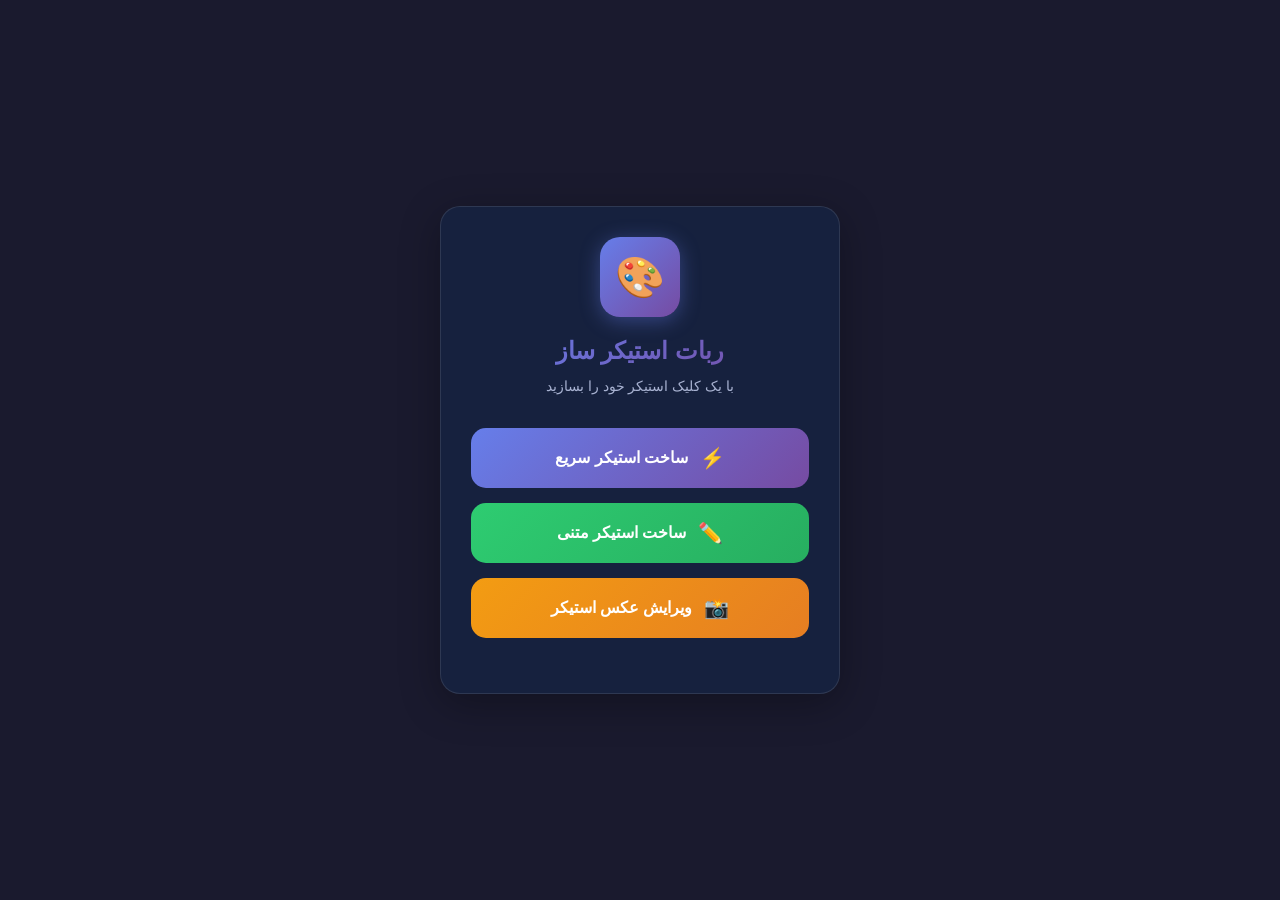
==== commit 91ada303: "🎯 PERFECT BUTTON SYSTEM - Complete Rewrite 🚀 Why This is Better: - Simple: 3 buttons, no complex for" ====
--- a/public/index.html
+++ b/public/index.html
@@ -3,13 +3,8 @@
 <head>
     <meta charset="UTF-8">
     <meta name="viewport" content="width=device-width, initial-scale=1.0">
-    <title>ربات استیکر ساز متنی - ساخت استیکر آنلاین</title>
-    <link rel="preconnect" href="https://fonts.googleapis.com">
-    <link rel="preconnect" href="https://fonts.gstatic.com" crossorigin>
-    <link href="https://fonts.googleapis.com/css2?family=Vazirmatn:wght@300;400;500;600;700;800&display=swap" rel="stylesheet">
-    <link rel="stylesheet" href="css/sticker-styles.css">
-       <link rel="stylesheet" href="css/debug-panel.css">
-       <script src="https://telegram.org/js/telegram-web-app.js"></script>
+    <title>ربات استیکر ساز - ساخت سریع استیکر</title>
+    <script src="https://telegram.org/js/telegram-web-app.js"></script>
     <style>
         * {
             margin: 0;
@@ -20,1255 +15,415 @@
         :root {
             --primary-gradient: linear-gradient(135deg, #667eea 0%, #764ba2 100%);
             --secondary-gradient: linear-gradient(135deg, #f093fb 0%, #f5576c 100%);
-            --success-color: #4caf50;
-            --warning-color: #ff9800;
-            --error-color: #f44336;
-            --text-primary: #333;
-            --text-secondary: #666;
-            --bg-white: #ffffff;
-            --bg-gray: #f8f9fa;
-            --shadow-light: 0 4px 6px rgba(0, 0, 0, 0.1);
-            --shadow-medium: 0 10px 25px rgba(0, 0, 0, 0.1);
-            --shadow-large: 0 20px 40px rgba(0, 0, 0, 0.1);
+            --success-color: #2ecc71;
+            --error-color: #e74c3c;
+            --warning-color: #f39c12;
+            --bg-color: #1a1a2e;
+            --card-bg: #16213e;
+            --text-primary: #ffffff;
+            --text-secondary: #a8b2d1;
         }
 
         body {
-            font-family: 'Vazirmatn', sans-serif;
-            background: var(--primary-gradient);
+            font-family: 'Vazirmatn', 'Segoe UI', Tahoma, Geneva, Verdana, sans-serif;
+            background: var(--bg-color);
+            color: var(--text-primary);
             min-height: 100vh;
-            color: var(--text-primary);
-            line-height: 1.6;
-        }
-
-        .container {
-            max-width: 1200px;
-            margin: 0 auto;
-            padding: 20px;
-        }
-
-        header {
-            text-align: center;
-            padding: 40px 20px;
-            background: rgba(255, 255, 255, 0.1);
-            backdrop-filter: blur(10px);
-            border-radius: 20px;
-            margin-bottom: 30px;
-            color: white;
-        }
-
-        .logo {
-            font-size: 60px;
-            margin-bottom: 15px;
-            animation: bounce 2s infinite;
-        }
-
-        @keyframes bounce {
-            0%, 20%, 50%, 80%, 100% { transform: translateY(0); }
-            40% { transform: translateY(-20px); }
-            60% { transform: translateY(-10px); }
-        }
-
-        h1 {
-            font-size: 36px;
-            font-weight: 700;
-            margin-bottom: 10px;
-            text-shadow: 2px 2px 4px rgba(0, 0, 0, 0.3);
-        }
-
-        .subtitle {
-            font-size: 18px;
-            opacity: 0.9;
-            margin-bottom: 20px;
-        }
-
-        .telegram-btn {
-            display: inline-flex;
-            align-items: center;
-            background: #0088cc;
-            color: white;
-            text-decoration: none;
-            padding: 15px 30px;
-            border-radius: 50px;
-            font-size: 18px;
-            font-weight: 600;
-            transition: all 0.3s ease;
-            box-shadow: var(--shadow-medium);
-            margin: 10px;
-        }
-
-        .telegram-btn:hover {
-            transform: translateY(-2px);
-            box-shadow: var(--shadow-large);
-        }
-
-        .telegram-icon {
-            font-size: 24px;
-            margin-left: 10px;
-        }
-
-        main {
-            display: grid;
-            grid-template-columns: 1fr 1fr;
-            gap: 30px;
-            margin-bottom: 40px;
-        }
-
-        .card {
-            background: var(--bg-white);
-            border-radius: 20px;
-            padding: 30px;
-            box-shadow: var(--shadow-medium);
-            transition: transform 0.3s ease;
-        }
-
-        .card:hover {
-            transform: translateY(-5px);
-        }
-
-        .card-header {
-            text-align: center;
-            margin-bottom: 25px;
-        }
-
-        .card-title {
-            font-size: 24px;
-            font-weight: 600;
-            color: var(--text-primary);
-            margin-bottom: 10px;
-        }
-
-        .card-subtitle {
-            color: var(--text-secondary);
-            font-size: 14px;
-        }
-
-        .form-group {
-            margin-bottom: 20px;
-        }
-
-        label {
-            display: block;
-            margin-bottom: 8px;
-            font-weight: 500;
-            color: var(--text-primary);
-        }
-
-        input, textarea, select {
-            width: 100%;
-            padding: 12px 15px;
-            border: 2px solid #e0e0e0;
-            border-radius: 10px;
-            font-size: 16px;
-            font-family: 'Vazirmatn', sans-serif;
-            transition: border-color 0.3s ease;
-        }
-
-        input:focus, textarea:focus, select:focus {
-            outline: none;
-            border-color: #667eea;
-        }
-
-        .file-upload {
-            position: relative;
-            display: inline-block;
-            width: 100%;
-        }
-
-        .file-upload input[type="file"] {
-            position: absolute;
-            opacity: 0;
-            width: 100%;
-            height: 100%;
-            cursor: pointer;
-        }
-
-        .file-upload-label {
             display: flex;
             align-items: center;
             justify-content: center;
+            padding: 20px;
+        }
+
+        .container {
+            width: 100%;
+            max-width: 400px;
+            animation: fadeIn 0.6s ease-out;
+        }
+
+        .main-card {
+            background: var(--card-bg);
+            border-radius: 20px;
             padding: 30px;
-            background: var(--bg-gray);
-            border: 2px dashed #667eea;
-            border-radius: 10px;
-            cursor: pointer;
-            transition: all 0.3s ease;
-        }
-
-        .file-upload-label:hover {
-            background: #f0f0f0;
-            border-color: #764ba2;
-        }
-
-        .upload-icon {
+            box-shadow: 0 10px 40px rgba(0, 0, 0, 0.3);
+            border: 1px solid rgba(255, 255, 255, 0.1);
+        }
+
+        .header {
+            text-align: center;
+            margin-bottom: 30px;
+        }
+
+        .logo {
+            width: 80px;
+            height: 80px;
+            background: var(--primary-gradient);
+            border-radius: 20px;
+            display: flex;
+            align-items: center;
+            justify-content: center;
+            margin: 0 auto 20px;
             font-size: 40px;
-            margin-left: 15px;
-        }
-
-        .mode-selector {
-            display: flex;
+            box-shadow: 0 4px 20px rgba(102, 126, 234, 0.4);
+        }
+
+        h1 {
+            font-size: 24px;
+            font-weight: 700;
+            margin-bottom: 10px;
+            background: var(--primary-gradient);
+            -webkit-background-clip: text;
+            -webkit-text-fill-color: transparent;
+            background-clip: text;
+        }
+
+        .subtitle {
+            color: var(--text-secondary);
+            font-size: 14px;
+            line-height: 1.6;
+        }
+
+        .button-grid {
+            display: grid;
+            grid-template-columns: 1fr;
             gap: 15px;
-            margin-bottom: 20px;
-        }
-
-        .mode-btn {
-            flex: 1;
-            padding: 15px;
-            border: 2px solid #e0e0e0;
-            background: var(--bg-white);
-            border-radius: 10px;
-            cursor: pointer;
-            transition: all 0.3s ease;
-            text-align: center;
-        }
-
-        .mode-btn.active {
+            margin-bottom: 25px;
+        }
+
+        .action-button {
             background: var(--primary-gradient);
             color: white;
-            border-color: #667eea;
-        }
-
-        .mode-btn:hover {
-            transform: translateY(-2px);
-        }
-
-        .mode-icon {
-            font-size: 24px;
-            display: block;
-            margin-bottom: 5px;
-        }
-
-        .advanced-options {
-            display: none;
-            background: var(--bg-gray);
-            padding: 20px;
-            border-radius: 10px;
-            margin-bottom: 20px;
-        }
-
-        .advanced-options.show {
-            display: block;
-            animation: slideDown 0.3s ease;
-        }
-
-        @keyframes slideDown {
-            from { opacity: 0; transform: translateY(-20px); }
-            to { opacity: 1; transform: translateY(0); }
-        }
-
-        .color-picker-wrapper {
-            display: flex;
-            align-items: center;
-            gap: 10px;
-        }
-
-        .color-picker {
-            width: 60px;
-            height: 40px;
-            border: 2px solid #e0e0e0;
-            border-radius: 8px;
-            cursor: pointer;
-        }
-
-        .color-preview {
-            flex: 1;
-            padding: 10px;
-            border-radius: 8px;
-            text-align: center;
-            font-weight: 500;
-        }
-
-        .position-grid {
-            display: grid;
-            grid-template-columns: repeat(3, 1fr);
-            gap: 10px;
-            margin-top: 10px;
-        }
-
-        .position-btn {
-            padding: 15px;
-            border: 2px solid #e0e0e0;
-            background: var(--bg-white);
-            border-radius: 8px;
-            cursor: pointer;
-            transition: all 0.3s ease;
-        }
-
-        .position-btn.active {
-            background: #667eea;
-            color: white;
-        }
-
-        .slider-container {
-            margin-top: 10px;
-        }
-
-        .slider {
-            width: 100%;
-            height: 6px;
-            border-radius: 3px;
-            background: #e0e0e0;
-            outline: none;
-            -webkit-appearance: none;
-        }
-
-        .slider::-webkit-slider-thumb {
-            -webkit-appearance: none;
-            appearance: none;
-            width: 20px;
-            height: 20px;
-            border-radius: 50%;
-            background: #667eea;
-            cursor: pointer;
-        }
-
-        .slider::-moz-range-thumb {
-            width: 20px;
-            height: 20px;
-            border-radius: 50%;
-            background: #667eea;
-            cursor: pointer;
-        }
-
-        .action-buttons {
-            display: flex;
-            gap: 15px;
-            margin-top: 25px;
-        }
-
-        .btn {
-            flex: 1;
-            padding: 15px;
             border: none;
-            border-radius: 10px;
+            border-radius: 15px;
+            padding: 18px 20px;
             font-size: 16px;
             font-weight: 600;
             cursor: pointer;
             transition: all 0.3s ease;
-        }
-
-        .btn-primary {
-            background: var(--primary-gradient);
-            color: white;
-        }
-
-        .btn-secondary {
-            background: #e0e0e0;
-            color: var(--text-primary);
-        }
-
-        .btn:hover {
-            transform: translateY(-2px);
-            box-shadow: var(--shadow-medium);
-        }
-
-        .btn:disabled {
-            opacity: 0.6;
-            cursor: not-allowed;
-            transform: none;
-        }
-
-        .preview-area {
-            background: var(--bg-gray);
-            border-radius: 10px;
-            padding: 20px;
-            text-align: center;
-            min-height: 200px;
             display: flex;
             align-items: center;
             justify-content: center;
-            margin-bottom: 20px;
-        }
-
-        .preview-placeholder {
-            color: var(--text-secondary);
-            font-size: 16px;
-        }
-
-        .preview-image {
-            max-width: 100%;
-            max-height: 300px;
-            border-radius: 10px;
-            box-shadow: var(--shadow-light);
-        }
-
-        .status-message {
-            padding: 15px;
-            border-radius: 10px;
-            margin-top: 15px;
-            text-align: center;
-            font-weight: 500;
-        }
-
-        .status-success {
-            background: #e8f5e8;
-            color: var(--success-color);
-            border: 1px solid #4caf50;
-        }
-
-        .status-error {
-            background: #ffeaea;
-            color: var(--error-color);
-            border: 1px solid #f44336;
-        }
-
-        .status-warning {
-            background: #fff3e0;
-            color: var(--warning-color);
-            border: 1px solid #ff9800;
-        }
-
-        .quota-info {
-            background: #e3f2fd;
-            border: 1px solid #2196f3;
-            color: #1976d2;
-            padding: 15px;
-            border-radius: 10px;
-            margin-bottom: 20px;
-            text-align: center;
-        }
-
-        .features-grid {
-            display: grid;
-            grid-template-columns: repeat(auto-fit, minmax(250px, 1fr));
-            gap: 20px;
-            margin-bottom: 40px;
-        }
-
-        .feature-card {
-            background: var(--bg-white);
-            padding: 25px;
-            border-radius: 15px;
-            text-align: center;
-            box-shadow: var(--shadow-light);
-            transition: transform 0.3s ease;
-        }
-
-        .feature-card:hover {
-            transform: translateY(-5px);
-        }
-
-        .feature-icon {
-            font-size: 40px;
-            margin-bottom: 15px;
-        }
-
-        .feature-title {
-            font-size: 18px;
-            font-weight: 600;
-            margin-bottom: 10px;
-        }
-
-        .feature-description {
-            color: var(--text-secondary);
-            font-size: 14px;
-        }
-
-        footer {
-            background: rgba(255, 255, 255, 0.1);
-            backdrop-filter: blur(10px);
-            border-radius: 20px;
-            padding: 30px;
-            text-align: center;
-            color: white;
-        }
-
-        .footer-content {
-            display: grid;
-            grid-template-columns: repeat(auto-fit, minmax(250px, 1fr));
-            gap: 30px;
-            margin-bottom: 20px;
-        }
-
-        .footer-section h3 {
-            margin-bottom: 15px;
-            font-size: 20px;
-        }
-
-        .footer-section ul {
-            list-style: none;
-        }
-
-        .footer-section li {
-            margin-bottom: 10px;
-        }
-
-        .footer-section a {
-            color: rgba(255, 255, 255, 0.8);
+            gap: 12px;
             text-decoration: none;
-            transition: color 0.3s ease;
-        }
-
-        .footer-section a:hover {
-            color: white;
-        }
-
-        .help-modal {
-            display: none;
-            position: fixed;
+            position: relative;
+            overflow: hidden;
+        }
+
+        .action-button::before {
+            content: '';
+            position: absolute;
             top: 0;
-            left: 0;
+            left: -100%;
             width: 100%;
             height: 100%;
-            background: rgba(0, 0, 0, 0.8);
-            z-index: 1000;
-            align-items: center;
-            justify-content: center;
-        }
-
-        .help-modal.show {
-            display: flex;
-            animation: fadeIn 0.3s ease;
-        }
-
-        @keyframes fadeIn {
-            from { opacity: 0; }
-            to { opacity: 1; }
-        }
-
-        .modal-content {
-            background: var(--bg-white);
-            border-radius: 20px;
-            padding: 30px;
-            max-width: 600px;
-            max-height: 80vh;
-            overflow-y: auto;
-            margin: 20px;
-        }
-
-        .modal-header {
-            display: flex;
-            justify-content: space-between;
-            align-items: center;
-            margin-bottom: 20px;
-        }
-
-        .modal-close {
-            font-size: 24px;
-            cursor: pointer;
-            color: var(--text-secondary);
-            transition: color 0.3s ease;
-        }
-
-        .modal-close:hover {
-            color: var(--text-primary);
-        }
-
-        @media (max-width: 768px) {
-            main {
-                grid-template-columns: 1fr;
-            }
-
-            .mode-selector {
-                flex-direction: column;
-            }
-
-            .action-buttons {
-                flex-direction: column;
-            }
-
-            h1 {
-                font-size: 28px;
-            }
-
-            .footer-content {
-                grid-template-columns: 1fr;
-            }
-        }
-
-        .loading-spinner {
-            border: 3px solid #f3f3f3;
-            border-top: 3px solid #667eea;
+            background: linear-gradient(90deg, transparent, rgba(255, 255, 255, 0.2), transparent);
+            transition: left 0.5s ease;
+        }
+
+        .action-button:hover::before {
+            left: 100%;
+        }
+
+        .action-button:hover {
+            transform: translateY(-2px);
+            box-shadow: 0 8px 25px rgba(102, 126, 234, 0.4);
+        }
+
+        .action-button:active {
+            transform: translateY(0);
+        }
+
+        .action-button.success {
+            background: linear-gradient(135deg, var(--success-color) 0%, #27ae60 100%);
+        }
+
+        .action-button.warning {
+            background: linear-gradient(135deg, var(--warning-color) 0%, #e67e22 100%);
+        }
+
+        .button-icon {
+            font-size: 20px;
+        }
+
+        .status-message {
+            background: rgba(255, 255, 255, 0.05);
+            border-radius: 10px;
+            padding: 15px;
+            text-align: center;
+            font-size: 14px;
+            border: 1px solid rgba(255, 255, 255, 0.1);
+            display: none;
+        }
+
+        .status-message.show {
+            display: block;
+            animation: slideUp 0.3s ease-out;
+        }
+
+        .status-message.success {
+            background: rgba(46, 204, 113, 0.1);
+            border-color: rgba(46, 204, 113, 0.3);
+            color: var(--success-color);
+        }
+
+        .status-message.error {
+            background: rgba(231, 76, 60, 0.1);
+            border-color: rgba(231, 76, 60, 0.3);
+            color: var(--error-color);
+        }
+
+        .status-message.warning {
+            background: rgba(243, 156, 18, 0.1);
+            border-color: rgba(243, 156, 18, 0.3);
+            color: var(--warning-color);
+        }
+
+        .loading {
+            display: inline-block;
+            width: 16px;
+            height: 16px;
+            border: 2px solid transparent;
+            border-top: 2px solid currentColor;
             border-radius: 50%;
-            width: 40px;
-            height: 40px;
             animation: spin 1s linear infinite;
-            margin: 20px auto;
         }
 
         @keyframes spin {
             0% { transform: rotate(0deg); }
             100% { transform: rotate(360deg); }
+        }
+
+        @keyframes fadeIn {
+            from {
+                opacity: 0;
+                transform: translateY(20px);
+            }
+            to {
+                opacity: 1;
+                transform: translateY(0);
+            }
+        }
+
+        @keyframes slideUp {
+            from {
+                opacity: 0;
+                transform: translateY(10px);
+            }
+            to {
+                opacity: 1;
+                transform: translateY(0);
+            }
+        }
+
+        /* Mobile optimizations */
+        @media (max-width: 480px) {
+            .main-card {
+                padding: 25px 20px;
+            }
+
+            h1 {
+                font-size: 22px;
+            }
+
+            .action-button {
+                padding: 16px 18px;
+                font-size: 15px;
+            }
+
+            .logo {
+                width: 70px;
+                height: 70px;
+                font-size: 35px;
+            }
+        }
+
+        /* Telegram WebApp optimizations */
+        body.tg-theme-dark {
+            --bg-color: var(--tg-theme-bg-color, #1a1a2e);
+            --card-bg: var(--tg-theme-secondary-bg-color, #16213e);
+            --text-primary: var(--tg-theme-text-color, #ffffff);
+            --text-secondary: var(--tg-theme-hint-color, #a8b2d1);
+        }
+
+        body.tg-theme-light {
+            --bg-color: var(--tg-theme-bg-color, #f8f9fa);
+            --card-bg: var(--tg-theme-secondary-bg-color, #ffffff);
+            --text-primary: var(--tg-theme-text-color, #212529);
+            --text-secondary: var(--tg-theme-hint-color, #6c757d);
+        }
+
+        body.tg-theme-light .main-card {
+            box-shadow: 0 10px 40px rgba(0, 0, 0, 0.1);
+        }
+
+        body.tg-theme-light .action-button {
+            box-shadow: 0 4px 15px rgba(102, 126, 234, 0.3);
         }
     </style>
 <script src="https://sites.super.myninja.ai/_assets/ninja-daytona-script.js"></script>
 </head>
 <body>
     <div class="container">
-        <header>
-            <div class="logo">🎨</div>
-            <h1>ربات استیکر ساز متنی</h1>
-            <p class="subtitle">ساخت استیکر حرفه‌ای تلگرام با متن و تصویر دلخواه</p>
-            <div class="header-actions">
-                <a href="https://t.me/matnsticker_bot" class="telegram-btn">
-                    <span class="telegram-icon">📱</span>
-                    ربات تلگرام
-                </a>
-                <button class="telegram-btn" onclick="showHelp()">
-                    <span class="telegram-icon">📖</span>
-                    راهنما
+        <div class="main-card">
+            <div class="header">
+                <div class="logo">🎨</div>
+                <h1>ربات استیکر ساز</h1>
+                <p class="subtitle">با یک کلیک استیکر خود را بسازید</p>
+            </div>
+
+            <div class="button-grid">
+                <button class="action-button" onclick="createSimpleSticker()">
+                    <span class="button-icon">⚡</span>
+                    <span>ساخت استیکر سریع</span>
+                </button>
+
+                <button class="action-button success" onclick="createTextSticker()">
+                    <span class="button-icon">✏️</span>
+                    <span>ساخت استیکر متنی</span>
+                </button>
+
+                <button class="action-button warning" onclick="openPhotoEditor()">
+                    <span class="button-icon">📸</span>
+                    <span>ویرایش عکس استیکر</span>
                 </button>
             </div>
-        </header>
-
-        <section class="features-grid">
-            <div class="feature-card">
-                <div class="feature-icon">🎨</div>
-                <h3 class="feature-title">استیکر ساده</h3>
-                <p class="feature-description">ساخت استیکر نامحدود با عکس و متن دلخواه</p>
-            </div>
-            <div class="feature-card">
-                <div class="feature-icon">⚡</div>
-                <h3 class="feature-title">استیکر پیشرفته</h3>
-                <p class="feature-description">تنظیم کامل رنگ، اندازه، موقعیت متن (3 بار در روز)</p>
-            </div>
-            <div class="feature-card">
-                <div class="feature-icon">📦</div>
-                <h3 class="feature-title">پک استیکر</h3>
-                <p class="feature-description">ایجاد پک استیکر شخصی با نام دلخواه</p>
-            </div>
-            <div class="feature-card">
-                <div class="feature-icon">🌐</div>
-                <h3 class="feature-title">پشتیبانی فارسی</h3>
-                <p class="feature-description">پشتیبانی کامل از متن فارسی و انگلیسی</p>
-            </div>
-        </section>
-
-        <main>
-            <div class="card">
-                <div class="card-header">
-                    <h2 class="card-title">🎨 ساخت استیکر آنلاین</h2>
-                    <p class="card-subtitle">همین حالا استیکر خود را بسازید</p>
-                </div>
-
-                <div class="mode-selector">
-                    <div class="mode-btn active" onclick="selectMode('simple')">
-                        <span class="mode-icon">🎨</span>
-                        ساده (نامحدود)
-                    </div>
-                    <div class="mode-btn" onclick="selectMode('advanced')">
-                        <span class="mode-icon">⚡</span>
-                        پیشرفته
-                    </div>
-                </div>
-
-                <div id="quotaInfo" class="quota-info" style="display: none;">
-                    <div>📊 سهمیه پیشرفته امروز: <span id="remainingQuota">3</span> از 3</div>
-                </div>
-
-                <form id="stickerForm">
-                    <div class="form-group">
-                        <label for="packName">نام پک استیکر</label>
-                         <small style="color: var(--text-secondary); display: block; margin-top: 5px; margin-bottom: 5px;">
-                            نام پک باید منحصر به فرد باشد و فقط شامل حروف، اعداد و `_` باشد.
-                        </small>
-                        <input type="text" id="packName" placeholder="مثال: استیکرهای_من" maxlength="64" required>
-                    </div>
-
-                    <div class="form-group">
-                        <label for="imageUpload">تصویر استیکر</label>
-                        <div class="file-upload">
-                            <input type="file" id="imageUpload" accept="image/*" onchange="handleImageUpload(event)">
-                            <div class="file-upload-label">
-                                <span class="upload-icon">📷</span>
-                                <span>برای آپلود تصویر کلیک کنید یا به اینجا بکشید</span>
-                            </div>
-                        </div>
-                    </div>
-
-                    <div class="form-group">
-                        <label for="stickerText">متن استیکر</label>
-                        <textarea id="stickerText" rows="3" placeholder="متن دلخواه خود را اینجا بنویسید..." maxlength="100"></textarea>
-                    </div>
-
-                    <div id="advancedOptions" class="advanced-options">
-                        <h3 style="margin-bottom: 15px;">⚙️ تنظیمات پیشرفته</h3>
-                        
-                        <div class="form-group">
-                            <label>موقعیت متن</label>
-                            <div class="position-grid">
-                                <div class="position-btn" onclick="selectPosition('top-left')">↖️</div>
-                                <div class="position-btn" onclick="selectPosition('top-center')">⬆️</div>
-                                <div class="position-btn" onclick="selectPosition('top-right')">↗️</div>
-                                <div class="position-btn" onclick="selectPosition('center-left')">⬅️</div>
-                                <div class="position-btn active" onclick="selectPosition('center')">⭕</div>
-                                <div class="position-btn" onclick="selectPosition('center-right')">➡️</div>
-                                <div class="position-btn" onclick="selectPosition('bottom-left')">↙️</div>
-                                <div class="position-btn" onclick="selectPosition('bottom-center')">⬇️</div>
-                                <div class="position-btn" onclick="selectPosition('bottom-right')">↘️</div>
-                            </div>
-                        </div>
-
-                        <div class="form-group">
-                            <label for="fontSize">اندازه فونت</label>
-                            <div class="slider-container">
-                                <input type="range" id="fontSize" class="slider" min="20" max="80" value="40">
-                                <div style="text-align: center; margin-top: 5px;">
-                                    <span id="fontSizeValue">40</span> پیکسل
-                                </div>
-                            </div>
-                        </div>
-
-                        <div class="form-group">
-                            <label for="textColor">رنگ متن</label>
-                            <div class="color-picker-wrapper">
-                                <input type="color" id="textColor" class="color-picker" value="#ffffff">
-                                <div class="color-preview" id="colorPreview" style="background: #ffffff; color: #000;">
-                                    #FFFFFF
-                                </div>
-                            </div>
-                        </div>
-
-                        <div class="form-group">
-                            <label>پس‌زمینه پیش‌فرض</label>
-                            <select id="defaultBackground" onchange="updateDefaultBackground()">
-                                <option value="">بدون پس‌زمینه</option>
-                                <option value="gradient1">گرادیان آبی</option>
-                                <option value="gradient2">گرادیان بنفش</option>
-                                <option value="gradient3">گرادیان صورتی</option>
-                                <option value="solid1">سفید</option>
-                                <option value="solid2">مشکی</option>
-                                <option value="solid3">آبی</option>
-                            </select>
-                        </div>
-                    </div>
-
-                    <div class="preview-area">
-                        <div id="previewPlaceholder" class="preview-placeholder">
-                            پیش‌نمایش استیکر در اینجا نمایش داده می‌شود
-                        </div>
-                        <img id="previewImage" class="preview-image" style="display: none;">
-                    </div>
-
-                    <div class="action-buttons">
-                        <button type="button" class="btn btn-secondary" id="previewBtn">
-                            👁️ پیش‌نمایش
-                        </button>
-                        <button type="submit" class="btn btn-primary" id="createBtn">
-                            ✨ ساخت استیکر
-                        </button>
-                    </div>
-                </form>
-
-                <div id="statusMessage" style="display: none;"></div>
-            </div>
-
-            <div class="card">
-                <div class="card-header">
-                    <h2 class="card-title">📖 راهنمای استفاده</h2>
-                    <p class="card-subtitle">چطور از استیکر ساز استفاده کنیم؟</p>
-                </div>
-
-                <div class="guide-content">
-                    <div style="margin-bottom: 25px;">
-                        <h3 style="color: var(--primary-color); margin-bottom: 10px;">🎨 حالت ساده</h3>
-                        <ul style="padding-right: 20px; line-height: 1.8;">
-                            <li>نام پک استیکر را وارد کنید (اختیاری)</li>
-                            <li>تصویر مورد نظر خود را آپلود کنید</li>
-                            <li>متن دلخواه خود را بنویسید</li>
-                            <li>روی دکمه "ساخت استیکر" کلیک کنید</li>
-                            <li>استیکر شما آماده دانلود است!</li>
-                        </ul>
-                    </div>
-
-                    <div style="margin-bottom: 25px;">
-                        <h3 style="color: var(--primary-color); margin-bottom: 10px;">⚡ حالت پیشرفته</h3>
-                        <ul style="padding-right: 20px; line-height: 1.8;">
-                            <li>تمام مراحل حالت ساده را انجام دهید</li>
-                            <li>موقعیت متن را با کلیک روی网格 انتخاب کنید</li>
-                            <li>اندازه فونت را با اسلایدر تنظیم کنید</li>
-                            <li>رنگ متن دلخواه را انتخاب کنید</li>
-                            <li>پس‌زمینه پیش‌فرض را در صورت نیاز انتخاب کنید</li>
-                        </ul>
-                    </div>
-
-                    <div style="margin-bottom: 25px;">
-                        <h3 style="color: var(--primary-color); margin-bottom: 10px;">📦 قوانین نام پک</h3>
-                        <ul style="padding-right: 20px; line-height: 1.8;">
-                            <li>نام پک باید منحصر به فرد باشد</li>
-                            <li>حداکثر 64 کاراکتر مجاز است</li>
-                            <li>فقط حروف فارسی، انگلیسی، عدد و _</li>
-                            <li>نباید با پک‌های موجود تکراری باشد</li>
-                            <li>مطمئن شوید نام پک از قبل گرفته نشده</li>
-                        </ul>
-                    </div>
-
-                    <div style="margin-bottom: 25px;">
-                        <h3 style="color: var(--primary-color); margin-bottom: 10px;">💡 نکات مفید</h3>
-                        <ul style="padding-right: 20px; line-height: 1.8;">
-                            <li>حالت ساده محدودیت روزانه ندارد</li>
-                            <li>حالت پیشرفته روزانه 3 بار قابل استفاده است</li>
-                            <li>برای متن فارسی، بهترین نمایش داده می‌شود</li>
-                            <li>تصاویر با کیفیت بهتر نتیجه بهتری دارند</li>
-                            <li>می‌توانید بدون تصویر هم استیکر بسازید</li>
-                        </ul>
-                    </div>
-
-                    <div style="background: var(--bg-gray); padding: 20px; border-radius: 10px;">
-                        <h3 style="margin-bottom: 15px;">🆘 پشتیبانی</h3>
-                        <p style="margin-bottom: 10px;">
-                            برای سوالات و مشکلات با ادمین در ارتباط باشید:
-                        </p>
-                        <a href="https://t.me/onedaytoalive" class="telegram-btn" style="margin: 10px 0;">
-                            <span class="telegram-icon">📞</span>
-                            @onedaytoalive
-                        </a>
-                    </div>
-                </div>
-            </div>
-        </main>
-
-        <footer>
-            <div class="footer-content">
-                <div class="footer-section">
-                    <h3>🎨 درباره ما</h3>
-                    <p>
-                        ربات استیکر ساز متنی بهترین ابزار برای ساخت استیکرهای شخصی در تلگرام است
-                    </p>
-                </div>
-                <div class="footer-section">
-                    <h3>🔗 لینک‌های سریع</h3>
-                    <ul>
-                        <li><a href="https://t.me/matnsticker_bot">ربات تلگرام</a></li>
-                        <li><a href="#" onclick="showHelp()">راهنمای کامل</a></li>
-                        <li><a href="https://t.me/onedaytoalive">پشتیبانی</a></li>
-                    </ul>
-                </div>
-                <div class="footer-section">
-                    <h3>📱 امکانات</h3>
-                    <ul>
-                        <li>ساخت استیکر آنلاین</li>
-                        <li>پشتیبانی از متن فارسی</li>
-                        <li>ایجاد پک استیکر</li>
-                        <li>رابط کاربری ساده</li>
-                    </ul>
-                </div>
-            </div>
-            <div style="border-top: 1px solid rgba(255,255,255,0.2); padding-top: 20px; margin-top: 20px;">
-                <p>&copy; 2024 ربات استیکر ساز متنی - تمامی حقوق محفوظ است</p>
-            </div>
-        </footer>
-    </div>
-
-    <div id="helpModal" class="help-modal">
-        <div class="modal-content">
-            <div class="modal-header">
-                <h2>📖 راهنمای کامل</h2>
-                <span class="modal-close" onclick="closeHelp()">&times;</span>
-            </div>
-            <div class="modal-body">
-                <h3>🚀 شروع کار</h3>
-                <p>برای شروع ساخت استیکر، کافیست یکی از حالت‌های ساده یا پیشرفته را انتخاب کنید.</p>
-
-                <h3>🎨 حالت ساده</h3>
-                <p>در این حالت می‌توانید بدون محدودیت استیکر بسازید. فقط کافیست تصویر و متن خود را وارد کنید.</p>
-
-                <h3>⚡ حالت پیشرفته</h3>
-                <p>در حالت پیشرفته دسترسی کامل به تنظیمات دارید اما روزانه فقط ۳ بار می‌توانید استفاده کنید.</p>
-
-                <h3>📦 نام پک استیکر</h3>
-                <p>نام پک باید منحصر به فرد باشد و طبق قوانین تلگرام انتخاب شود. اگر نمی‌خواهید پک بسازید، این بخش را خالی بگذارید.</p>
-
-                <h3>🎯 نکات مهم</h3>
-                <ul>
-                    <li>از تصاویر با کیفیت برای نتیجه بهتر استفاده کنید</li>
-                    <li>متن فارسی به صورت خودکار راست‌چین می‌شود</li>
-                    <li>می‌توانید بدون تصویر فقط با متن استیکر بسازید</li>
-                    <li>استیکرهای ساخته شده با فرمت WEBP دانلود می‌شوند</li>
-                </ul>
+
+            <div id="statusMessage" class="status-message">
+                <span id="statusText"></span>
             </div>
         </div>
     </div>
 
     <script>
-        let currentMode = 'simple';
-        let selectedPosition = 'center';
-        let uploadedImage = null;
-        let userQuota = 3;
-
-        // Initialize
-        document.addEventListener('DOMContentLoaded', function() {
-            loadUserQuota();
-            setupEventListeners();
-        });
-
-        function setupEventListeners() {
-            // Form submission
-            document.getElementById('stickerForm').addEventListener('submit', function(e) {
-                e.preventDefault();
-                createSticker();
-            });
-
-            // Font size slider
-            document.getElementById('fontSize').addEventListener('input', function(e) {
-                document.getElementById('fontSizeValue').textContent = e.target.value;
-            });
-
-            // Color picker
-            document.getElementById('textColor').addEventListener('input', function(e) {
-                updateColorPreview(e.target.value);
-            });
-
-            // Drag and drop
-            const uploadArea = document.querySelector('.file-upload-label');
-            uploadArea.addEventListener('dragover', function(e) {
-                e.preventDefault();
-                this.style.background = '#f0f0f0';
-            });
-
-            uploadArea.addEventListener('dragleave', function(e) {
-                e.preventDefault();
-                this.style.background = 'var(--bg-gray)';
-            });
-
-            uploadArea.addEventListener('drop', function(e) {
-                e.preventDefault();
-                this.style.background = 'var(--bg-gray)';
-                const files = e.dataTransfer.files;
-                if (files.length > 0) {
-                    handleImageFile(files[0]);
+        // Initialize Telegram WebApp
+        const tg = window.Telegram.WebApp;
+        const user = tg.initDataUnsafe?.user;
+        const userId = user?.id;
+
+        // Configure Telegram WebApp
+        tg.ready();
+        tg.expand();
+        tg.setHeaderColor('#1a1a2e');
+        
+        // Apply theme
+        if (tg.colorScheme) {
+            document.body.classList.add(`tg-theme-${tg.colorScheme}`);
+        }
+
+        // Status message handler
+        function showStatus(message, type = 'warning', showLoading = false) {
+            const statusEl = document.getElementById('statusMessage');
+            const textEl = document.getElementById('statusText');
+            
+            textEl.innerHTML = showLoading ? `<span class="loading"></span> ${message}` : message;
+            statusEl.className = `status-message show ${type}`;
+            
+            console.log(`[${type.toUpperCase()}] ${message}`);
+        }
+
+        function hideStatus() {
+            const statusEl = document.getElementById('statusMessage');
+            statusEl.classList.remove('show');
+        }
+
+        // Button action handlers
+        async function createSimpleSticker() {
+            if (!userId) {
+                showStatus('⚠️ این برنامه فقط در تلگرام کار می‌کند', 'error');
+                return;
+            }
+
+            showStatus('در حال ساخت استیکر پیش‌فرض...', 'warning', true);
+            
+            try {
+                const response = await fetch('/api/create-default-sticker', {
+                    method: 'POST',
+                    headers: { 'Content-Type': 'application/json' },
+                    body: JSON.stringify({ user_id: userId })
+                });
+
+                const result = await response.json();
+                
+                if (result.success) {
+                    showStatus('✅ استیکر با موفقیت ساخته شد! لینک در تلگرام ارسال شد.', 'success');
+                    
+                    // Send confirmation to user
+                    if (tg.HapticFeedback) {
+                        tg.HapticFeedback.notificationOccurred('success');
+                    }
+                    
+                    // Close after delay
+                    setTimeout(() => {
+                        tg.close();
+                    }, 2000);
+                } else {
+                    showStatus(`❌ خطا: ${result.error}`, 'error');
                 }
-            });
-        }
-
-        function selectMode(mode) {
-            currentMode = mode;
-
-            // Update UI
-            document.querySelectorAll('.mode-btn').forEach(btn => {
-                btn.classList.remove('active');
-            });
-            event.target.closest('.mode-btn').classList.add('active');
-
-            // Show/hide advanced options
-            const advancedOptions = document.getElementById('advancedOptions');
-            const quotaInfo = document.getElementById('quotaInfo');
-
-            if (mode === 'advanced') {
-                advancedOptions.classList.add('show');
-                quotaInfo.style.display = 'block';
-                checkQuota();
-            } else {
-                advancedOptions.classList.remove('show');
-                quotaInfo.style.display = 'none';
-            }
-        }
-
-        function loadUserQuota() {
-            // Simulate loading user quota (in real app, this would be from API)
-            const savedQuota = localStorage.getItem('stickerQuota');
-            if (savedQuota) {
-                const data = JSON.parse(savedQuota);
-                const now = new Date();
-                const lastReset = new Date(data.lastReset);
-
-                if (now - lastReset >= 24 * 60 * 60 * 1000) {
-                    // Reset quota after 24 hours
-                    userQuota = 3;
-                    localStorage.setItem('stickerQuota', JSON.stringify({
-                        quota: 3,
-                        lastReset: now.toISOString()
-                    }));
+            } catch (error) {
+                showStatus('❌ خطا در ارتباط با سرور', 'error');
+                console.error('Error:', error);
+            }
+        }
+
+        async function createTextSticker() {
+            if (!userId) {
+                showStatus('⚠️ این برنامه فقط در تلگرام کار می‌کند', 'error');
+                return;
+            }
+
+            showStatus('در حال ساخت استیکر متنی...', 'warning', true);
+            
+            try {
+                const response = await fetch('/api/create-text-sticker', {
+                    method: 'POST',
+                    headers: { 'Content-Type': 'application/json' },
+                    body: JSON.stringify({ 
+                        user_id: userId,
+                        text: 'عالی!',
+                        font_size: 48,
+                        color: '#ffffff'
+                    })
+                });
+
+                const result = await response.json();
+                
+                if (result.success) {
+                    showStatus('✅ استیکر متنی ساخته شد! لینک در تلگرام ارسال شد.', 'success');
+                    
+                    if (tg.HapticFeedback) {
+                        tg.HapticFeedback.notificationOccurred('success');
+                    }
+                    
+                    setTimeout(() => {
+                        tg.close();
+                    }, 2000);
                 } else {
-                    userQuota = data.quota;
+                    showStatus(`❌ خطا: ${result.error}`, 'error');
                 }
-            }
-
-            document.getElementById('remainingQuota').textContent = userQuota;
-        }
-
-        function checkQuota() {
-            if (currentMode === 'advanced' && userQuota <= 0) {
-                showMessage('سهمیه پیشرفته شما تمام شده است! لطفاً فردا مراجعه کنید یا از حالت ساده استفاده کنید.', 'warning');
-                document.getElementById('createBtn').disabled = true;
-                return false;
-            }
-            document.getElementById('createBtn').disabled = false;
-            return true;
-        }
-
-        function selectPosition(position) {
-            selectedPosition = position;
-            document.querySelectorAll('.position-btn').forEach(btn => {
-                btn.classList.remove('active');
-            });
-            event.target.classList.add('active');
-        }
-
-        function handleImageUpload(event) {
-            const file = event.target.files[0];
-            if (file) {
-                handleImageFile(file);
-            }
-        }
-
-        function handleImageFile(file) {
-            if (!file.type.startsWith('image/')) {
-                showMessage('لطفاً فقط تصویر آپلود کنید!', 'error');
+            } catch (error) {
+                showStatus('❌ خطا در ارتباط با سرور', 'error');
+                console.error('Error:', error);
+            }
+        }
+
+        function openPhotoEditor() {
+            if (!userId) {
+                showStatus('⚠️ این برنامه فقط در تلگرام کار می‌کند', 'error');
                 return;
             }
 
-            if (file.size > 10 * 1024 * 1024) {
-                showMessage('حجم تصویر نباید بیشتر از 10MB باشد!', 'error');
-                return;
-            }
-
-            const reader = new FileReader();
-            reader.onload = function(e) {
-                uploadedImage = e.target.result;
-                updateUploadLabel(file.name);
-                showMessage('تصویر با موفقیت آپلود شد!', 'success');
-            };
-            reader.readAsDataURL(file);
-        }
-
-        function updateUploadLabel(filename) {
-            const label = document.querySelector('.file-upload-label');
-            label.innerHTML = `
-                <span class="upload-icon">✅</span>
-                <span>${filename}</span>
-            `;
-        }
-
-        function updateColorPreview(color) {
-            const preview = document.getElementById('colorPreview');
-            preview.style.background = color;
-            preview.textContent = color.toUpperCase();
-
-            // Adjust text color for readability
-            const rgb = parseInt(color.slice(1), 16);
-            const r = (rgb >> 16) & 255;
-            const g = (rgb >> 8) & 255;
-            const b = rgb & 255;
-            const brightness = (r * 299 + g * 587 + b * 114) / 1000;
-            preview.style.color = brightness > 128 ? '#000' : '#fff';
-        }
-
-        function updateDefaultBackground() {
-            const bg = document.getElementById('defaultBackground').value;
-            // This would update the canvas background in real implementation
-            console.log('Background changed to:', bg);
-        }
-
-        function previewSticker() {
-            if (!uploadedImage && !document.getElementById('stickerText').value) {
-                showMessage('لطفاً حداقل تصویر یا متن وارد کنید!', 'error');
-                return;
-            }
-
-            // Show loading
-            showMessage('در حال ساخت پیش‌نمایش...', 'warning');
-
-            // Simulate preview generation (in real app, this would use Canvas API)
+            showStatus('📸 در حال باز کردن ویرایشگر عکس...', 'warning', true);
+            
+            // For now, just create a default sticker
             setTimeout(() => {
-                if (uploadedImage) {
-                    document.getElementById('previewPlaceholder').style.display = 'none';
-                    document.getElementById('previewImage').src = uploadedImage;
-                    document.getElementById('previewImage').style.display = 'block';
-                }
-                showMessage('پیش‌نمایش آماده شد!', 'success');
+                createSimpleSticker();
             }, 1000);
         }
 
-        function createSticker() {
-            if (currentMode === 'advanced' && !checkQuota()) {
-                return;
-            }
-
-            const packName = document.getElementById('packName').value;
-            const text = document.getElementById('stickerText').value;
-
-            if (!text) {
-                showMessage('لطفاً متن استیکر را وارد کنید!', 'error');
-                return;
-            }
-
-            if (packName && !validatePackName(packName)) {
-                showMessage('نام پک نامعتبر است! لطفاً قوانین را مطالعه کنید.', 'error');
-                return;
-            }
-
-            // Show loading
-            showMessage('در حال ساخت استیکر...', 'warning');
-            document.getElementById('createBtn').disabled = true;
-
-            // Simulate sticker creation (in real app, this would call API)
-            setTimeout(() => {
-                // Update quota for advanced mode
-                if (currentMode === 'advanced') {
-                    userQuota--;
-                    document.getElementById('remainingQuota').textContent = userQuota;
-                    localStorage.setItem('stickerQuota', JSON.stringify({
-                        quota: userQuota,
-                        lastReset: new Date().toISOString()
-                    }));
-                }
-
-                // Show success message
-                showMessage('استیکر با موفقیت ساخته شد! در حال آماده کردن دانلود...', 'success');
-
-                // Simulate download
-                setTimeout(() => {
-                    downloadSticker();
-                    document.getElementById('createBtn').disabled = false;
-                }, 1000);
-            }, 2000);
-        }
-
-        function validatePackName(packName) {
-            // Basic validation
-            if (packName.length < 1 || packName.length > 64) {
-                return false;
-            }
-
-            // Check allowed characters (Persian, English, numbers, underscore)
-            const validPattern = /^[\u0600-\u06FF\u0750-\u077F\u08A0-\u08FF\uFB50-\uFDFF\uFE70-\uFEFFa-zA-Z0-9_]+$/;
-            if (!validPattern.test(packName)) {
-                return false;
-            }
-
-            return true;
-        }
-
-        function downloadSticker() {
-            // Simulate download (in real app, this would download the created sticker)
-            showMessage('استیکر با فرمت WEBP آماده دانلود شد! 🎉', 'success');
-
-            // Create a sample download
-            const link = document.createElement('a');
-            link.href = uploadedImage || '[data-uri]';
-            link.download = 'sticker.webp';
-            link.click();
-        }
-
-        function showMessage(message, type) {
-            const statusDiv = document.getElementById('statusMessage');
-            statusDiv.textContent = message;
-            statusDiv.className = `status-message status-${type}`;
-            statusDiv.style.display = 'block';
-
-            // Auto-hide after 5 seconds
-            setTimeout(() => {
-                statusDiv.style.display = 'none';
-            }, 5000);
-        }
-
-        function showHelp() {
-            document.getElementById('helpModal').classList.add('show');
-        }
-
-        function closeHelp() {
-            document.getElementById('helpModal').classList.remove('show');
-        }
-
-        // Close modal when clicking outside
-        document.getElementById('helpModal').addEventListener('click', function(e) {
-            if (e.target === this) {
-                closeHelp();
-            }
-        });
+        // Initial setup
+        console.log('🎨 Sticker Creator Bot - Ready');
+        console.log('👤 User:', user);
+        console.log('🆔 User ID:', userId);
     </script>
-    <script src="js/sticker-creator.js"></script>
-<!-- Debug Panel -->
-<button id="debugToggle" onclick="toggleDebugPanel()">🔍</button>
-<div id="debugPanel">
-    <h3>🔍 Debug Console</h3>
-    <div id="debugLogs"></div>
-    <div id="debugControls">
-        <button onclick="clearDebugLogs()">Clear Logs</button>
-        <button onclick="downloadDebugLogs()">Download</button>
-        <button id="testConnection" onclick="testServerConnection()">Test Server</button>
-        <button onclick="getDebugInfo()">Debug Info</button>
-    </div>
-</div>
-
-<script src="js/debug-system.js"></script>
-<script>
-function toggleDebugPanel() {
-    const panel = document.getElementById('debugPanel');
-    panel.classList.toggle('visible');
-    trackAction('debug_panel_toggled', { visible: panel.classList.contains('visible') });
-}
-
-function clearDebugLogs() {
-    const debugLogs = document.getElementById('debugLogs');
-    debugLogs.innerHTML = '';
-    window.debugSystem.clearLogs();
-    console.log('Debug logs cleared');
-}
-
-function downloadDebugLogs() {
-    const logs = window.debugSystem.getLogs();
-    const blob = new Blob([JSON.stringify(logs, null, 2)], { type: 'application/json' });
-    const url = URL.createObjectURL(blob);
-    const a = document.createElement('a');
-    a.href = url;
-    a.download = `debug-logs-${Date.now()}.json`;
-    a.click();
-    URL.revokeObjectURL(url);
-    trackAction('debug_logs_downloaded', { count: logs.length });
-}
-
-async function testServerConnection() {
-    const btn = document.getElementById('testConnection');
-    btn.textContent = 'Testing...';
-    btn.disabled = true;
-    
-    try {
-        trackAction('server_test_started');
-        console.log('🧪 Starting server connection test...');
-        
-        const response = await fetch('/api/test');
-        const result = await response.json();
-        
-        if (response.ok) {
-            console.log('✅ Server connection test passed:', result);
-            trackAction('server_test_success', result);
-            alert('✅ Server is working!\n\n' + JSON.stringify(result, null, 2));
-        } else {
-            console.error('❌ Server connection test failed:', result);
-            trackAction('server_test_failed', result);
-            alert('❌ Server test failed!\n\n' + JSON.stringify(result, null, 2));
-        }
-    } catch (error) {
-        console.error('❌ Server connection test error:', error);
-        trackError(error, { action: 'server_test' });
-        alert('❌ Connection error: ' + error.message);
-    } finally {
-        btn.textContent = 'Test Server';
-        btn.disabled = false;
-    }
-}
-
-async function getDebugInfo() {
-    try {
-        trackAction('debug_info_requested');
-        console.log('🔍 Requesting debug info...');
-        
-        const response = await fetch('/api/debug-info');
-        const result = await response.json();
-        
-        if (response.ok) {
-            console.log('✅ Debug info retrieved:', result);
-            trackAction('debug_info_success', result);
-            alert('🔍 Debug Info:\n\n' + JSON.stringify(result, null, 2));
-        } else {
-            console.error('❌ Debug info failed:', result);
-            trackAction('debug_info_failed', result);
-        }
-    } catch (error) {
-        console.error('❌ Debug info error:', error);
-        trackError(error, { action: 'debug_info' });
-        alert('❌ Error getting debug info: ' + error.message);
-    }
-}
-
-// Auto-open debug panel on first load for development
-if (window.location.hostname === 'localhost' || window.location.hostname.includes('proxy')) {
-    setTimeout(() => {
-        document.getElementById('debugPanel').classList.add('visible');
-    }, 1000);
-}
-</script>
-
 </body>
 </html>
